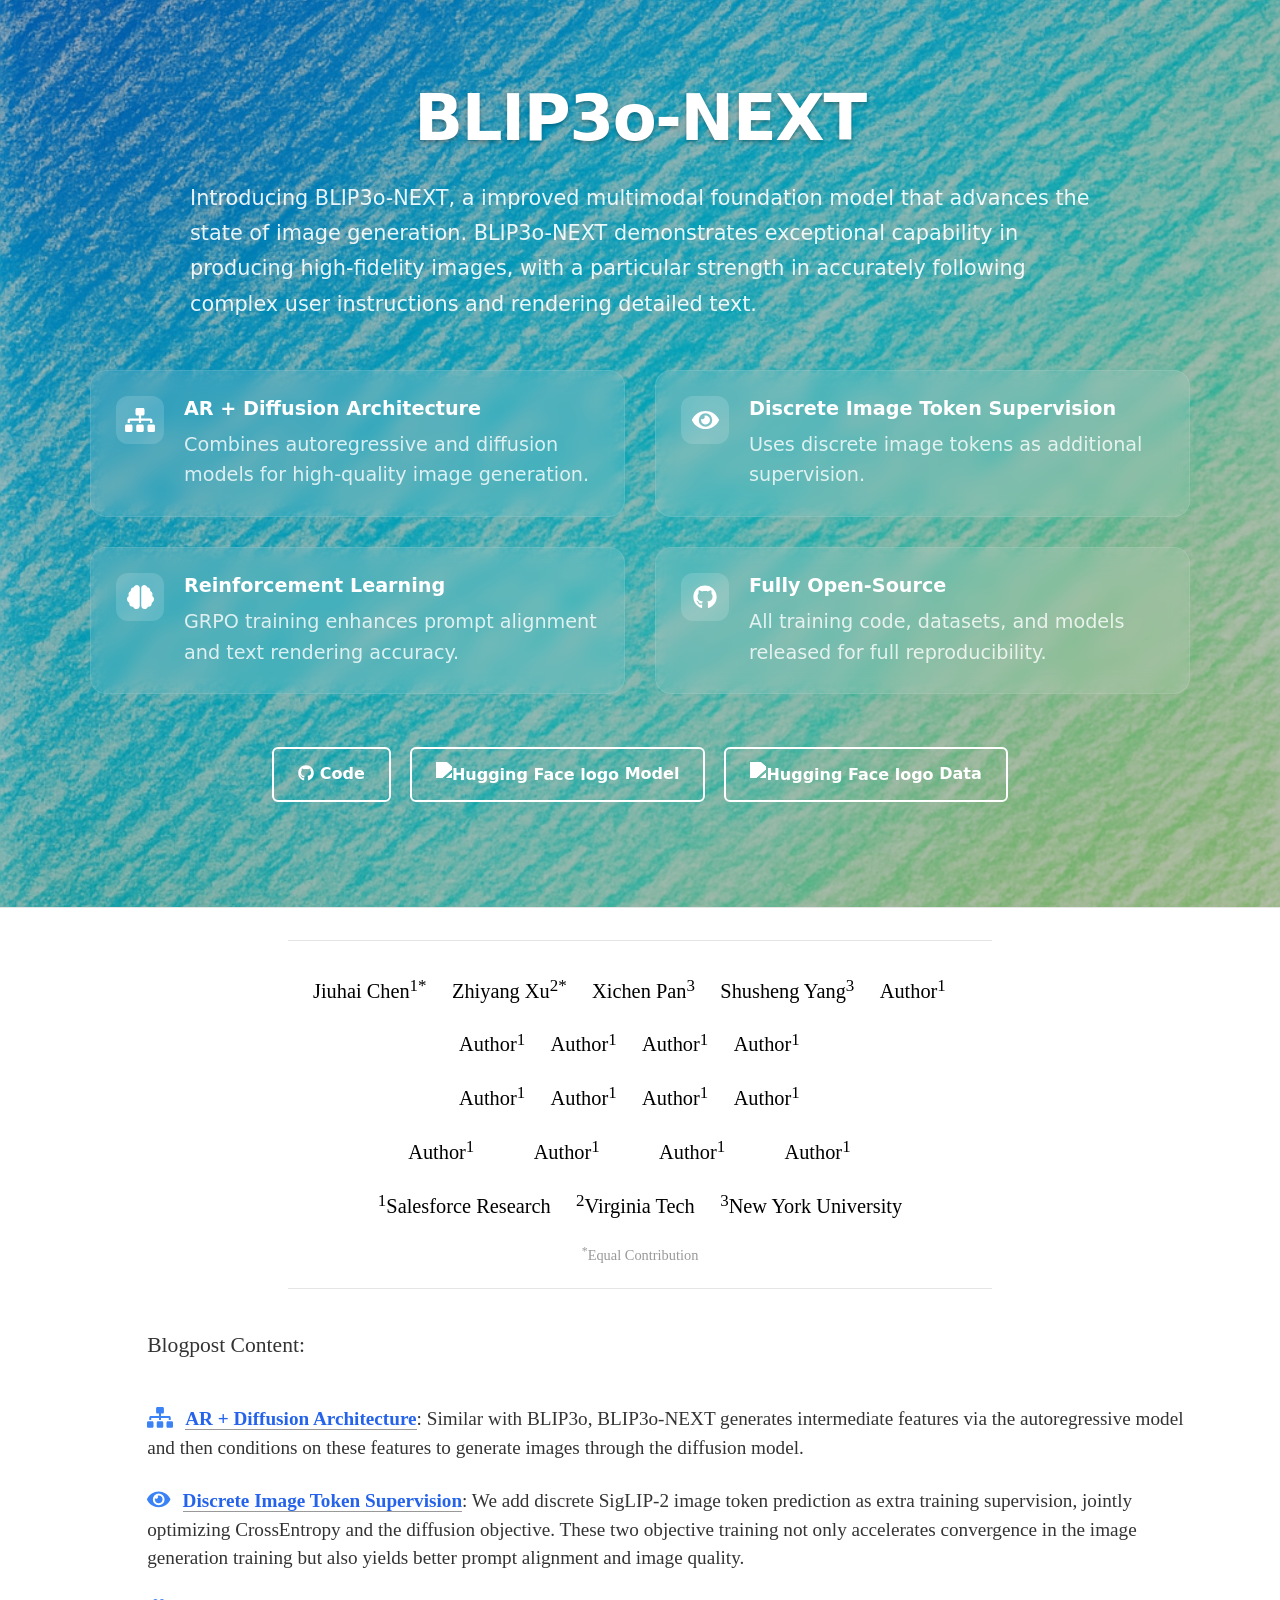
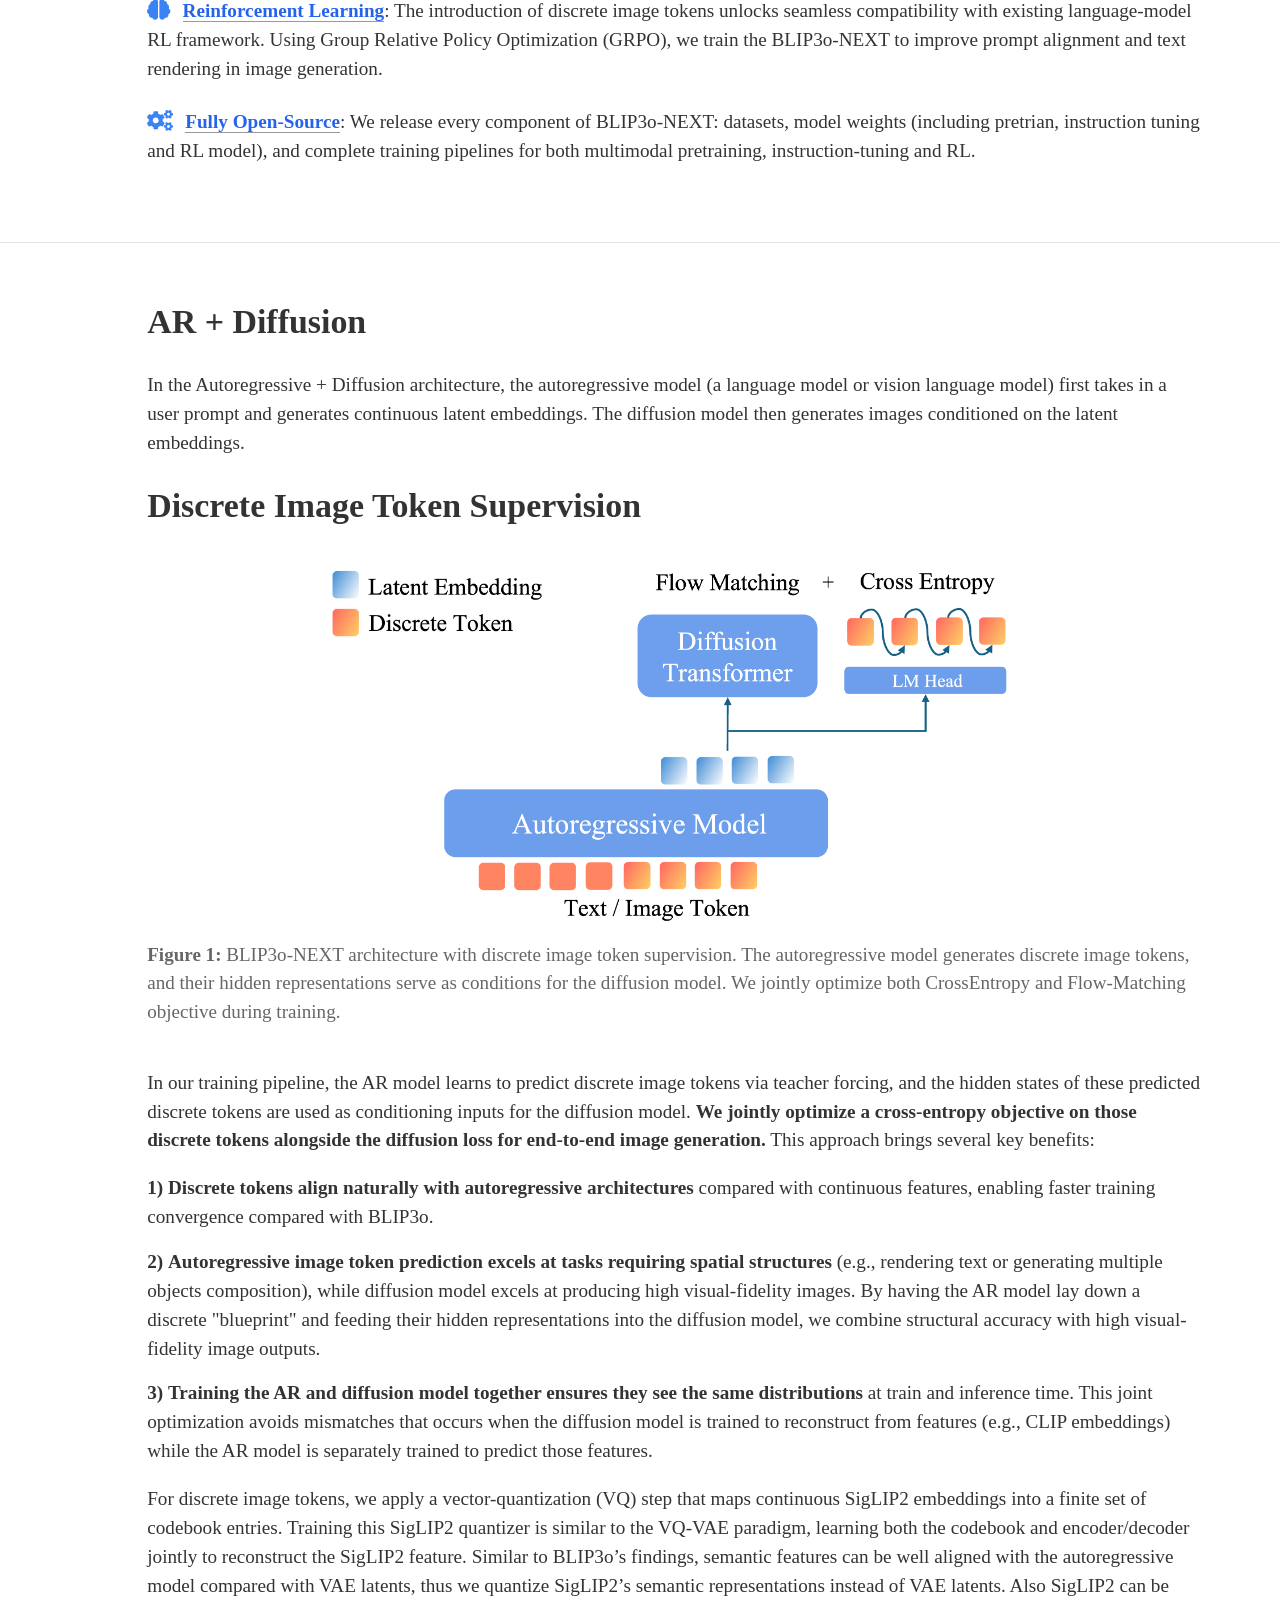
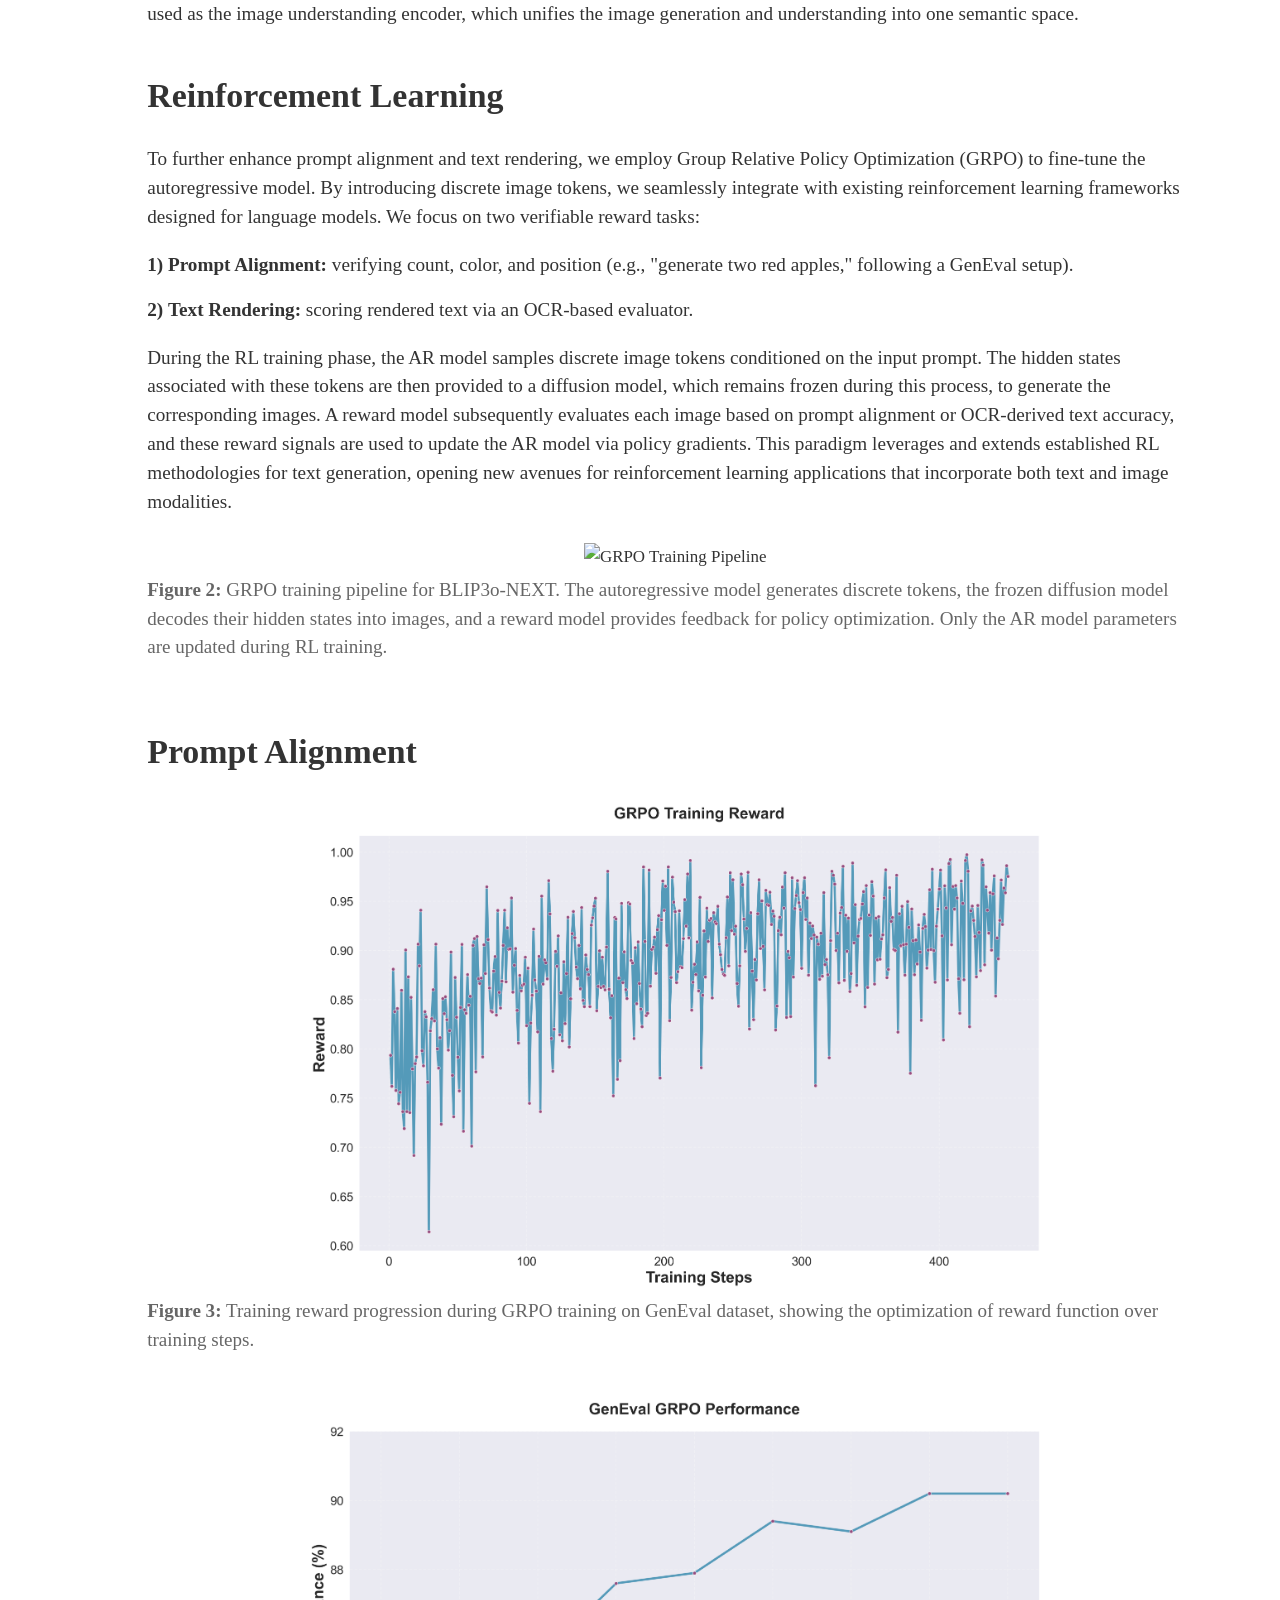
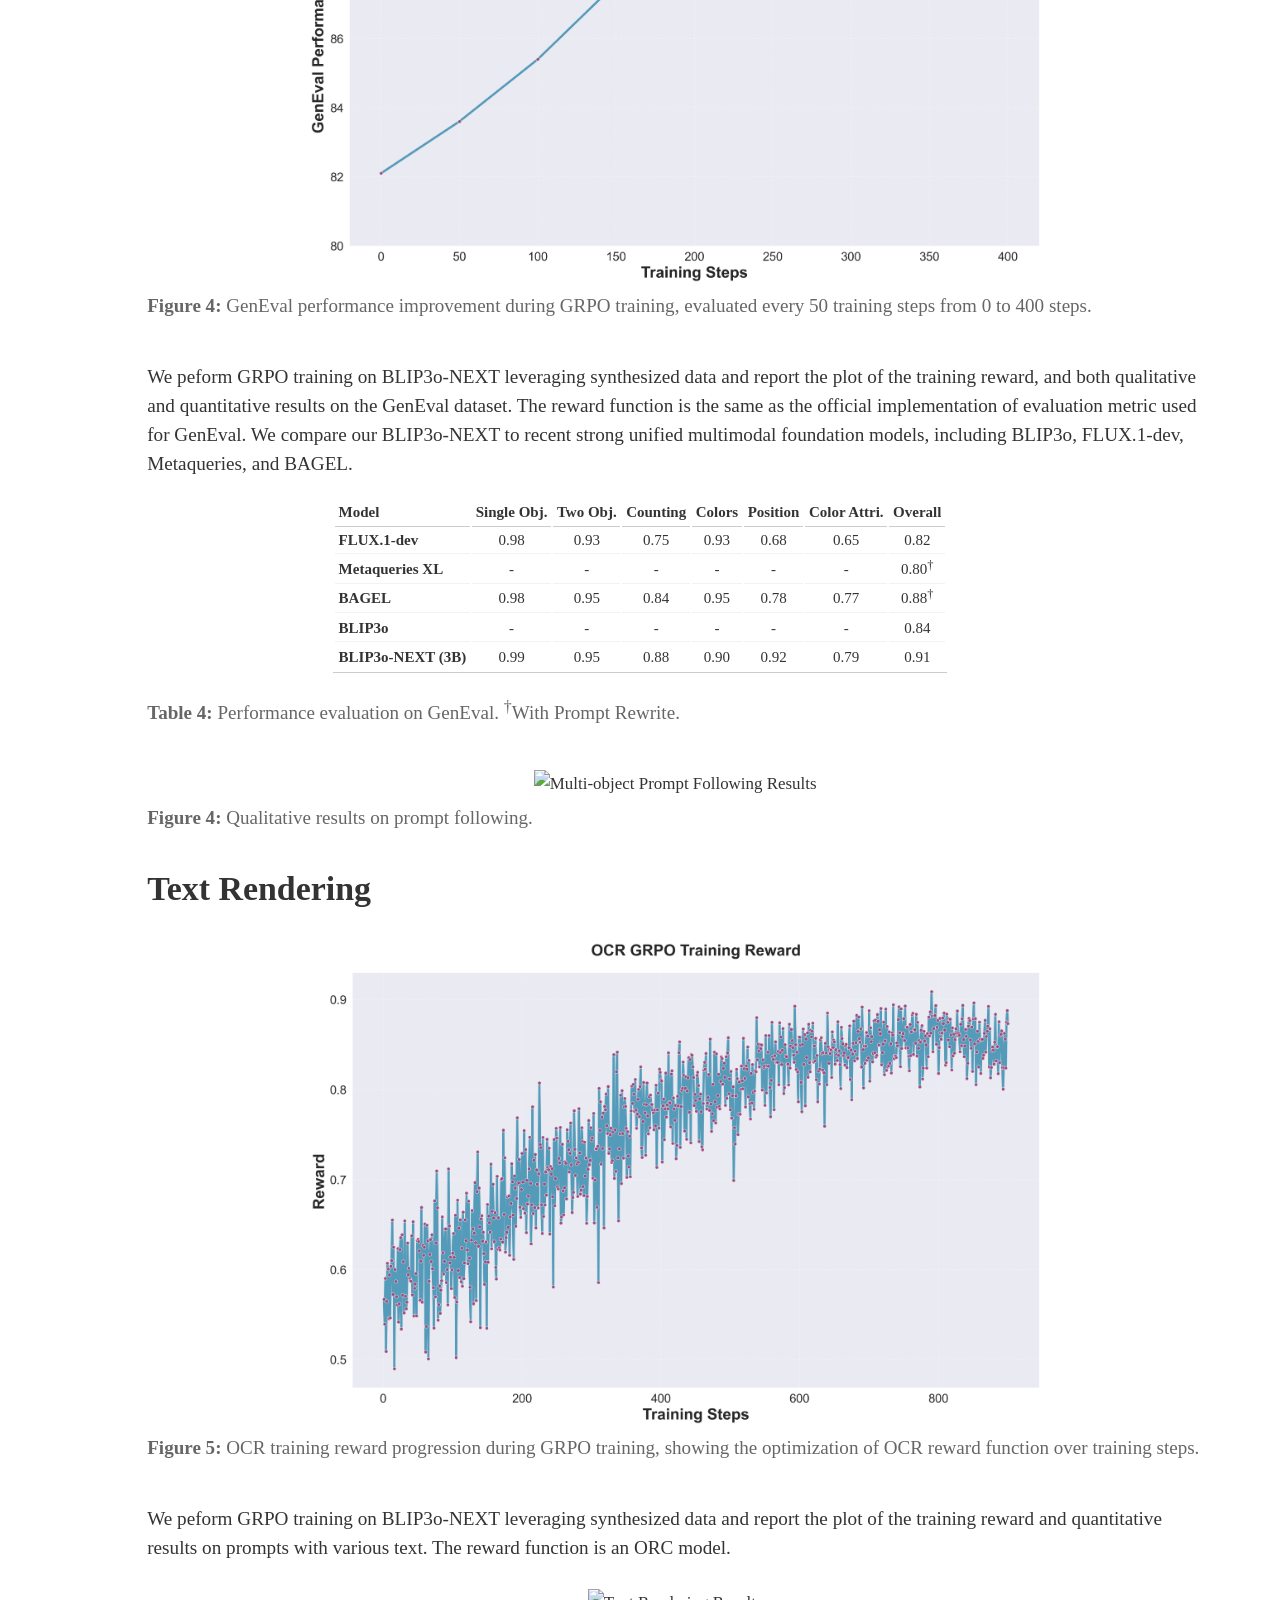
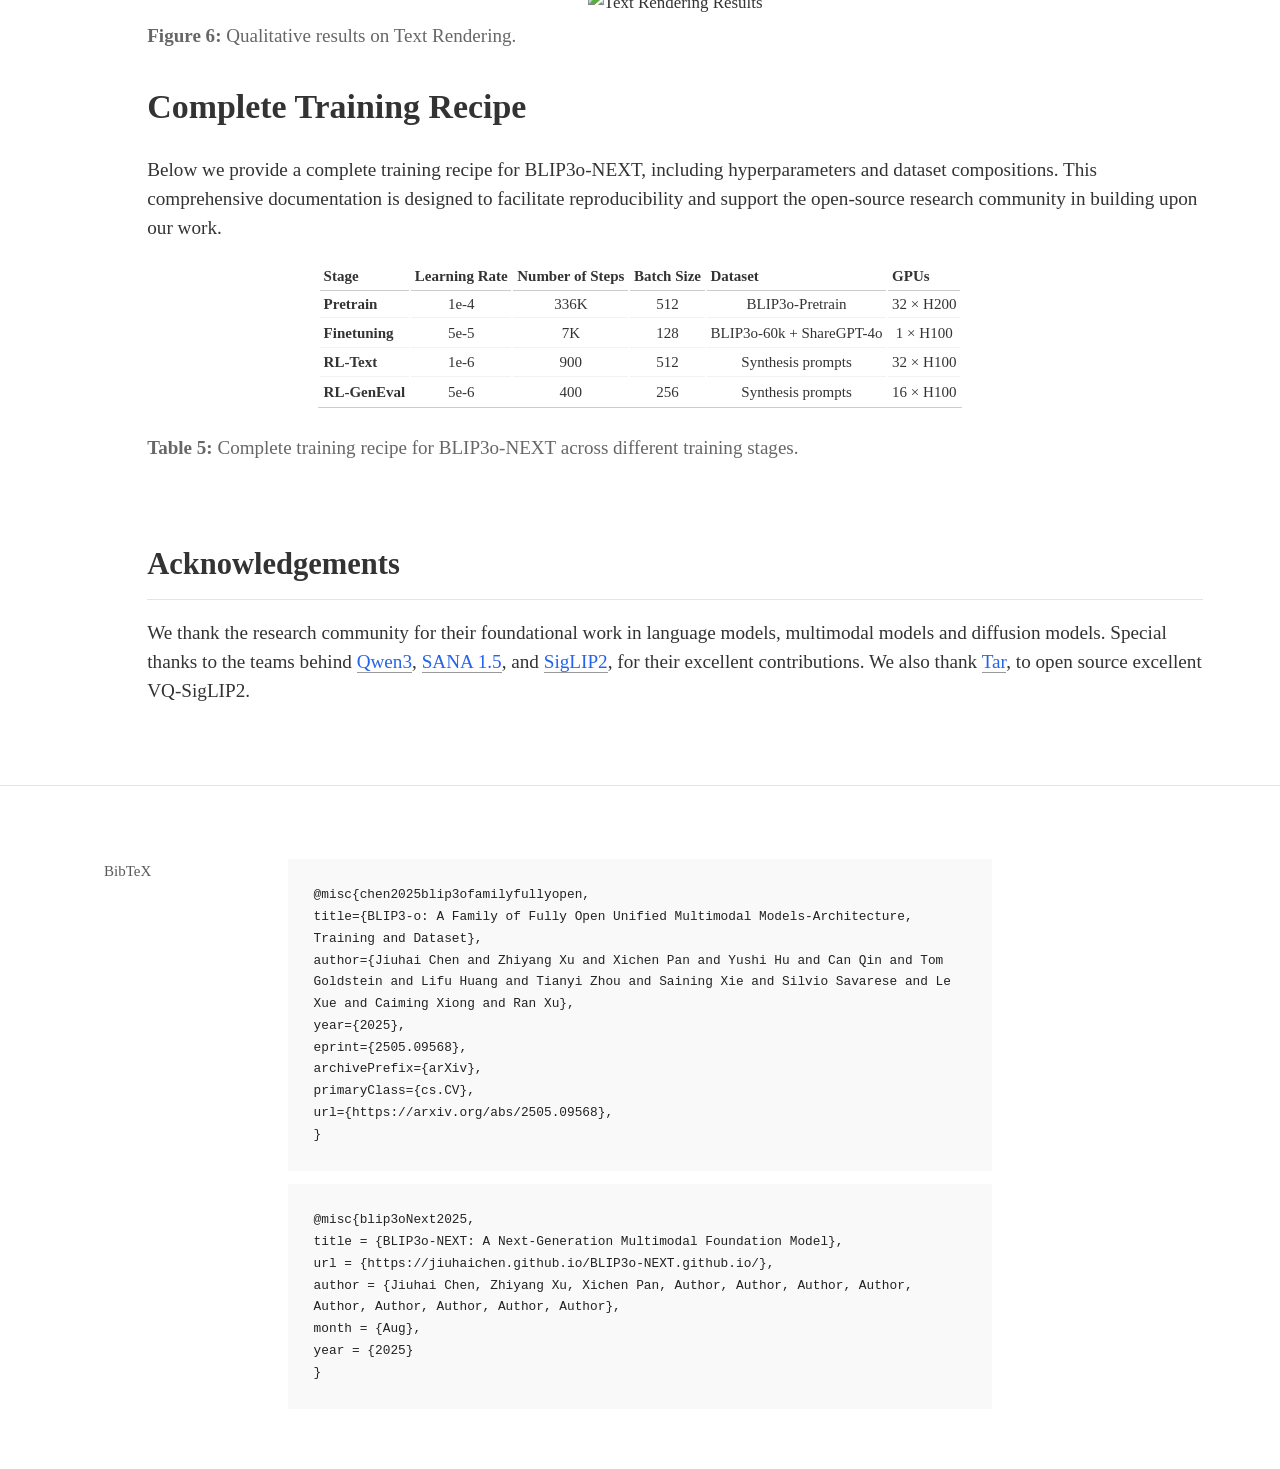
==== index.html @ 524a9fdc "Update index.html" ====
<!doctype html>
<html lang="en">
    <head>
        <title>BLIP3o-NEXT: Advanced Multimodal Foundation Model</title>
        <link rel="icon" type="image/x-icon" href="/static/img/icons/icon.png">

        <meta charset="utf-8">
        <meta name="viewport" content="width=device-width, initial-scale=1">

        <!-- Open Graph -->
<!--         <meta property="og:url" content="https://xichenpan.com/metaquery/" /> -->
<!--         <meta property="og:image" content="https://xichenpan.com/metaquery/static/img/preview.png" /> -->
        <meta property="og:title" content="BLIP3o-NEXT: Advanced Multimodal Understanding and Generation" />
        <meta property="og:description" content="Introducing BLIP3o-NEXT, a next-generation multimodal model for advanced understanding and generation capabilities" />

        <!-- Twitter -->
<!--         <meta name="twitter:url" content="https://xichenpan.com/metaquery/" /> -->
        <meta name="twitter:card" content="summary_large_image" />
<!--         <meta name="twitter:image" content="https://xichenpan.com/metaquery/static/img/preview.png" /> -->
        <meta name="twitter:title" content="BLIP3o-NEXT: Advanced Multimodal Understanding and Generation" />
        <meta name="twitter:description" content="Introducing BLIP3o-NEXT, a next-generation multimodal model for advanced understanding and generation capabilities" />

        <script src="./static/js/distill_template.v2.js"></script>
        <script src="https://polyfill.io/v3/polyfill.min.js?features=es6"></script>
        <script id="MathJax-script" async src="https://cdn.jsdelivr.net/npm/mathjax@3/es5/tex-mml-chtml.js"></script>

        <script src="https://d3js.org/d3.v5.min.js"></script>
        <script src="https://d3js.org/d3-collection.v1.min.js"></script>
        <script src="https://rawgit.com/nstrayer/slid3r/master/dist/slid3r.js"></script>

        <script defer="" src="./static/js/hider.js"></script>
        <script src="./static/js/image_interact.js"></script>
        <script src="./static/js/switch_videos.js"></script>

        <link rel="stylesheet" href="./static/css/style.css">
        <link rel="stylesheet" href="./static/css/fontawesome.all.min.css">
        <link rel="stylesheet" href="https://cdn.jsdelivr.net/gh/jpswalsh/academicons@1/css/academicons.min.css">

        <link rel="stylesheet" href="https://cdn.jsdelivr.net/npm/katex@0.10.2/dist/katex.min.css" integrity="sha384-yFRtMMDnQtDRO8rLpMIKrtPCD5jdktao2TV19YiZYWMDkUR5GQZR/NOVTdquEx1j" crossorigin="anonymous">
        <script defer src="https://cdn.jsdelivr.net/npm/katex@0.10.2/dist/katex.min.js" integrity="sha384-9Nhn55MVVN0/4OFx7EE5kpFBPsEMZxKTCnA+4fqDmg12eCTqGi6+BB2LjY8brQxJ" crossorigin="anonymous"></script>
        <script defer src="https://cdn.jsdelivr.net/npm/katex@0.10.2/dist/contrib/auto-render.min.js" integrity="sha384-kWPLUVMOks5AQFrykwIup5lo0m3iMkkHrD0uJ4H5cjeGihAutqP0yW0J6dpFiVkI" crossorigin="anonymous"
            onload="renderMathInElement(document.body);"></script>
        <script defer src="./static/js/fontawesome.all.min.js"></script>


        <!-- medium zoom https://github.com/francoischalifour/medium-zoom -->
        <script src="https://cdn.jsdelivr.net/npm/jquery@3.7.1/dist/jquery.min.js"></script>  <!-- jquery -->
        <script defer src="./static/js/medium-zoom.min.js"></script>
        <script defer src="./static/js/zoom.js"></script>
        <script defer src="./static/js/gallery.js"></script>
    </head>
    <body>
        <div class="header-wrapper" style="background: url('./static/img/background.png') center center / cover no-repeat; position: relative; overflow: hidden;">
            <!-- Slight overlay for text readability -->
            <div style="position: absolute; top: 0; left: 0; right: 0; bottom: 0; background: rgba(0, 0, 0, 0.15);"></div>
            
            <div class="header-container" id="header-container" style="max-width: 100%; margin: 0 auto; padding: 80px 40px; text-align: center; position: relative; z-index: 1;">
                <div class="header-content" style="max-width: 1200px; margin: 0 auto;">
                    <h1 style="margin-top: 0px; font-size: 4rem; font-weight: 800; margin-bottom: 1.5rem; color: white; font-family: 'Inter', 'Segoe UI', system-ui, sans-serif; text-align: center; letter-spacing: -0.02em; text-shadow: 0 2px 4px rgba(0,0,0,0.3);">BLIP3o-NEXT</h1>
                        <p style="font-size: 1.3rem; color: rgba(255, 255, 255, 0.9); line-height: 1.7; margin-bottom: 3rem; font-weight: 400; font-family: 'Inter', 'Segoe UI', system-ui, sans-serif; max-width: 900px; margin-left: auto; margin-right: auto; margin-bottom: 3rem;">
                            Introducing BLIP3o-NEXT, a improved multimodal foundation model that advances the state of image generation. BLIP3o-NEXT demonstrates exceptional capability in producing high-fidelity images, with a particular strength in accurately following complex user instructions and rendering detailed text.
                        </p>

                        <div class="icon-container" style="display: grid; grid-template-columns: repeat(auto-fit, minmax(500px, 1fr)); gap: 30px; margin: 3rem 0; text-align: left; max-width: 1100px; margin-left: auto; margin-right: auto;">
                            <div class="icon-item" style="color: white; font-family: 'Inter', 'Segoe UI', system-ui, sans-serif; display: flex; align-items: flex-start; gap: 20px; background: rgba(255, 255, 255, 0.1); padding: 25px; border-radius: 16px; backdrop-filter: blur(10px); border: 1px solid rgba(255, 255, 255, 0.1); transition: transform 0.3s ease, box-shadow 0.3s ease;">
                                <div style="background: rgba(255, 255, 255, 0.15); padding: 12px; border-radius: 12px; display: flex; align-items: center; justify-content: center; min-width: 48px; height: 48px;">
                                    <i class="fas fa-sitemap" style="color: white; font-size: 1.5rem;"></i>
                                </div>
                                <div>
                                    <h3 style="margin: 0 0 8px 0; font-size: 1.2rem; font-weight: 700; color: white;">AR + Diffusion Architecture</h3>
                                    <p style="margin: 0; font-weight: 400; line-height: 1.6; color: rgba(255, 255, 255, 0.8);">Combines autoregressive and diffusion models for high-quality image generation.</p>
                                </div>
                            </div>
                            <div class="icon-item" style="color: white; font-family: 'Inter', 'Segoe UI', system-ui, sans-serif; display: flex; align-items: flex-start; gap: 20px; background: rgba(255, 255, 255, 0.1); padding: 25px; border-radius: 16px; backdrop-filter: blur(10px); border: 1px solid rgba(255, 255, 255, 0.1); transition: transform 0.3s ease, box-shadow 0.3s ease;">
                                <div style="background: rgba(255, 255, 255, 0.15); padding: 12px; border-radius: 12px; display: flex; align-items: center; justify-content: center; min-width: 48px; height: 48px;">
                                    <i class="fas fa-eye" style="color: white; font-size: 1.5rem;"></i>
                                </div>
                                <div>
                                    <h3 style="margin: 0 0 8px 0; font-size: 1.2rem; font-weight: 700; color: white;">Discrete Image Token Supervision</h3>
                                    <p style="margin: 0; font-weight: 400; line-height: 1.6; color: rgba(255, 255, 255, 0.8);">Uses discrete image tokens as additional supervision.</p>
                                </div>
                            </div>
                            <div class="icon-item" style="color: white; font-family: 'Inter', 'Segoe UI', system-ui, sans-serif; display: flex; align-items: flex-start; gap: 20px; background: rgba(255, 255, 255, 0.1); padding: 25px; border-radius: 16px; backdrop-filter: blur(10px); border: 1px solid rgba(255, 255, 255, 0.1); transition: transform 0.3s ease, box-shadow 0.3s ease;">
                                <div style="background: rgba(255, 255, 255, 0.15); padding: 12px; border-radius: 12px; display: flex; align-items: center; justify-content: center; min-width: 48px; height: 48px;">
                                    <i class="fas fa-brain" style="color: white; font-size: 1.5rem;"></i>
                                </div>
                                <div>
                                    <h3 style="margin: 0 0 8px 0; font-size: 1.2rem; font-weight: 700; color: white;">Reinforcement Learning</h3>
                                    <p style="margin: 0; font-weight: 400; line-height: 1.6; color: rgba(255, 255, 255, 0.8);">GRPO training enhances prompt alignment and text rendering accuracy.</p>
                                </div>
                            </div>
                            <div class="icon-item" style="color: white; font-family: 'Inter', 'Segoe UI', system-ui, sans-serif; display: flex; align-items: flex-start; gap: 20px; background: rgba(255, 255, 255, 0.1); padding: 25px; border-radius: 16px; backdrop-filter: blur(10px); border: 1px solid rgba(255, 255, 255, 0.1); transition: transform 0.3s ease, box-shadow 0.3s ease;">
                                <div style="background: rgba(255, 255, 255, 0.15); padding: 12px; border-radius: 12px; display: flex; align-items: center; justify-content: center; min-width: 48px; height: 48px;">
                                    <i class="fab fa-github" style="color: white; font-size: 1.5rem;"></i>
                                </div>
                                <div>
                                    <h3 style="margin: 0 0 8px 0; font-size: 1.2rem; font-weight: 700; color: white;">Fully Open-Source</h3>
                                    <p style="margin: 0; font-weight: 400; line-height: 1.6; color: rgba(255, 255, 255, 0.8);">All training code, datasets, and models released for full reproducibility.</p>
                                </div>
                            </div>
                        </div>

                    <div class="button-container" style="display: flex; justify-content: center; gap: 15px; margin-top: 2rem; flex-wrap: wrap;">
                        <!-- replace arxiv -->
                        <!-- replace pdf -->
                        <a href="https://github.com/JiuhaiChen/BLIP3o" class="button" target="_blank" style="background: transparent; color: white; border: 2px solid white; text-decoration: none; padding: 12px 24px; border-radius: 6px; font-weight: 600; font-family: 'Inter', 'Segoe UI', system-ui, sans-serif; transition: all 0.3s ease;">
                            <span class="icon is-small">
                                <i class="fab fa-github" style="color: white;"></i>
                            </span>
                            <span>Code</span>
                        </a>
                        <a href="https://huggingface.co/BLIP3o" class="button" target="_blank" style="background: transparent; color: white; border: 2px solid white; text-decoration: none; padding: 12px 24px; border-radius: 6px; font-weight: 600; font-family: 'Inter', 'Segoe UI', system-ui, sans-serif; transition: all 0.3s ease;">
                            <span class="icon is-small">
                                <img src="https://huggingface.co/front/assets/huggingface_logo-noborder.svg" alt="Hugging Face logo" style="height: 1em; filter: brightness(0) invert(1);">
                            </span>
                            <span>Model</span>
                        </a>
                        <!-- replace image -->
                        <a href="https://huggingface.co/BLIP3o" class="button" target="_blank" style="background: transparent; color: white; border: 2px solid white; text-decoration: none; padding: 12px 24px; border-radius: 6px; font-weight: 600; font-family: 'Inter', 'Segoe UI', system-ui, sans-serif; transition: all 0.3s ease;">
                            <span class="icon is-small">
                                <img src="https://huggingface.co/front/assets/huggingface_logo-noborder.svg" alt="Hugging Face logo" style="height: 1em; filter: brightness(0) invert(1);">
                            </span>
                            <span>Data</span>
                        </a>
                    </div>
                </div>
            </div>
        </div>
    <d-article>
        <div class="byline">
            <div class="byline-container">
                <p>
                    <a href="https://jiuhaichen.github.io/" class="author-link" target="_blank">Jiuhai Chen<sup>1*</sup></a> &emsp;
                    <a href="https://scholar.google.com/citations?user=Qcshi8UAAAAJ&hl=en" class="author-link" target="_blank">Zhiyang Xu<sup>2*</sup></a> &emsp;
                    <a href="https://xichenpan.com/" class="author-link" target="_blank">Xichen Pan<sup>3</sup></a> &emsp;
                    <a href="https://scholar.google.com/citations?user=v6dmW5cntoMC" class="author-link" target="_blank">Shusheng Yang<sup>3</sup></a> &emsp;
                    <a href="" class="author-link" target="_blank">Author<sup>1</sup></a> &emsp;
                    <p></p>
                </p>
                <p>
                    <a href="" class="author-link" target="_blank">Author<sup>1</sup></a> &emsp;
                    <a href="" class="author-link" target="_blank">Author<sup>1</sup></a> &emsp;
                    <a href="" class="author-link" target="_blank">Author<sup>1</sup></a> &emsp;
                    <a href="" class="author-link" target="_blank">Author<sup>1</sup></a> &emsp;
                    <p></p>
                </p>
                <p>
                    <a href="" class="author-link" target="_blank">Author<sup>1</sup></a> &emsp;
                    <a href="" class="author-link" target="_blank">Author<sup>1</sup></a> &emsp;
                    <a href="" class="author-link" target="_blank">Author<sup>1</sup></a> &emsp;
                    <a href="" class="author-link" target="_blank">Author<sup>1</sup></a> &emsp;
                    <p></p>
                </p>
                <p>
                    <a href="" class="author-link" target="_blank">Author<sup>1</sup></a> &emsp;&emsp;&emsp;
                    <a href="" class="author-link" target="_blank">Author<sup>1</sup></a> &emsp;&emsp;&emsp;
                    <a href="" class="author-link" target="_blank">Author<sup>1</sup></a> &emsp;&emsp;&emsp;
                    <a href="" class="author-link" target="_blank">Author<sup>1</sup></a> &emsp;
                    <p></p>
                </p>
                <p style="text-align: center;">
                    <a href="https://ai.meta.com/" class="affiliation-link" target="_blank"><sup>1</sup>Salesforce Research</a> &emsp;
                    <a href="https://ai.meta.com/" class="affiliation-link" target="_blank"><sup>2</sup>Virginia Tech</a> &emsp;
                    <a href="https://cs.nyu.edu/home/index.html" class="affiliation-link" target="_blank"><sup>3</sup>New York University</a>
                </p>
                <p style="text-align: center; margin-bottom: 0;">
                    <span class="author-note"><sup>*</sup>Equal Contribution</span>
                    <!-- <span class="author-note"><sup>&dagger;</sup>Project Lead</span>
                    <span class="author-note"><sup>&ddagger;</sup>Corresponding Author</span> -->
                </p>
            </div>
        </div>
        <p class="text abstract">
            Blogpost Content:
            <div class="text" style="margin-top: 1.5rem;">
                <p style="margin-bottom: 1.5rem;"><i class="fas fa-sitemap" style="color: #3b82f6; margin-right: 12px; font-size: 1.3rem;"></i><strong><a href="#sec:ARDiffusion" style="color: #2563eb; text-decoration: none;">AR + Diffusion Architecture</a></strong>: Similar with BLIP3o,  BLIP3o-NEXT generates intermediate features via the autoregressive model and then conditions on these features to generate images through the diffusion model.</p>
                <p style="margin-bottom: 1.5rem;"><i class="fas fa-eye" style="color: #3b82f6; margin-right: 12px; font-size: 1.3rem;"></i><strong><a href="#sec:Discrete_token" style="color: #2563eb; text-decoration: none;">Discrete Image Token Supervision</a></strong>: We add discrete SigLIP-2 image token prediction as extra training supervision, jointly optimizing CrossEntropy and the diffusion objective. These two objective training not only accelerates convergence in the image generation training but also yields better prompt alignment and image quality.</p>
                <p style="margin-bottom: 1.5rem;"><i class="fas fa-brain" style="color: #3b82f6; margin-right: 12px; font-size: 1.3rem;"></i><strong><a href="#sec:reinforce_learning" style="color: #2563eb; text-decoration: none;">Reinforcement Learning</a></strong>: The introduction of discrete image tokens unlocks seamless compatibility with existing language-model RL framework. Using Group Relative Policy Optimization (GRPO), we train the BLIP3o-NEXT to improve prompt alignment and text rendering in image generation. </p>
                <p style="margin-bottom: 1.5rem;"><i class="fas fa-cogs" style="color: #3b82f6; margin-right: 12px; font-size: 1.3rem;"></i><strong><a href="#sec:training_recipe" style="color: #2563eb; text-decoration: none;">Fully Open-Source</a></strong>: We release every component of BLIP3o-NEXT: datasets, model weights (including pretrian, instruction tuning and RL model), and complete training pipelines for both multimodal pretraining, instruction-tuning and RL.</p>
            </div>
        </p>

        <hr style="margin: 1rem 0;">
        <div id='MetaQuery' class="vision-block" style="margin-top: 1rem;">
            <div id="sec:ARDiffusion" class="sub-section">
                <h1 class="text">AR + Diffusion</h1>
                    <p class="text">
                        In the Autoregressive + Diffusion architecture, the autoregressive model (a language model or vision language model) first takes in a user prompt and generates continuous latent embeddings. The diffusion model then generates images conditioned on the latent embeddings.
                    </p>  
            </div>

            <div id="sec:Discrete_token" class="sub-section">
                <h1 class="text">Discrete Image Token Supervision </h1>
                    <!-- <p class="text">
                        In the original BLIP3o framework, the autoregressive model and diffusion model are trained independently, with the AR model learning to generate latent embeddings from SigLIP2 while the diffusion model is trained to generate SigLIP2 latent embeddings. This training methodology presents several limitations: first, the AR model is not designed for predicting continuous embeddings, and second, it introduces a significant training-inference distribution gap. Specifically, during training, the diffusion model receives perfect ground-truth SigLIP2 embeddings, whereas during inference, it must operate on potentially noisy embeddings predicted by the AR model.
                    </p> -->

                    <d-figure>
                        <figure style="text-align: center;">
                            <img data-zoomable="" draggable="false" src="static/img/blip3o_next.png" alt="BLIP3o-NEXT Architecture" style="width: 65%; max-width: 700px;">
                            <figcaption style="text-align: left;">
                                <strong>Figure 1:</strong> BLIP3o-NEXT architecture with discrete image token supervision. The autoregressive model generates discrete image tokens, and their hidden representations serve as conditions for the diffusion model. We jointly optimize both CrossEntropy and Flow-Matching objective during training.
                            </figcaption>
                        </figure>
                    </d-figure>

                    <p class="text">
                        In our training pipeline, the AR model learns to predict discrete image tokens via teacher forcing, and the hidden states of these predicted discrete tokens are used as conditioning inputs for the diffusion model. <strong>We jointly optimize a cross-entropy objective on those discrete tokens alongside the diffusion loss for end-to-end image generation.</strong> This approach brings several key benefits:
                    </p>
                    
                    <div class="text">
                        <p style="margin-bottom: 1rem;"><strong>1)</strong> <strong>Discrete tokens align naturally with autoregressive architectures</strong> compared with continuous features, enabling faster training convergence compared with BLIP3o.</p>
                        <p style="margin-bottom: 1rem;"><strong>2)</strong> <strong>Autoregressive image token prediction excels at tasks requiring spatial structures</strong> (e.g., rendering text or generating multiple objects composition), while diffusion model excels at producing high visual-fidelity images. By having the AR model lay down a discrete "blueprint" and feeding their hidden representations into the diffusion model, we combine structural accuracy with high visual-fidelity image outputs.</p>
                        <p style="margin-bottom: 1rem;"><strong>3)</strong> <strong>Training the AR and diffusion model together ensures they see the same distributions</strong> at train and inference time. This joint optimization avoids mismatches that occurs when the diffusion model is trained to reconstruct from features (e.g., CLIP embeddings) while the AR model is separately trained to predict those features.</p>
                    </div>

                    <p class="text">
                        For discrete image tokens, we apply a vector-quantization (VQ) step that maps continuous SigLIP2 embeddings into a finite set of codebook entries. Training this SigLIP2 quantizer  is similar to the VQ-VAE paradigm, learning both the codebook and encoder/decoder jointly to reconstruct the SigLIP2 feature. Similar to BLIP3o’s findings, semantic features can be well aligned with the autoregressive model compared with VAE latents, thus we quantize SigLIP2’s semantic representations instead of VAE latents. Also SigLIP2 can be used as the image understanding encoder, which unifies the image generation and understanding into one semantic space. 
                    </p>                         
            </div>
        </div>

        <div id='sec:reinforce_learning' class="vision-block">
            <h1 class="text">Reinforcement Learning</h1>
            <p class="text">
                To further enhance prompt alignment and text rendering, we employ Group Relative Policy Optimization (GRPO) to fine-tune the autoregressive model. By introducing discrete image tokens, we seamlessly integrate with existing reinforcement learning frameworks designed for language models. We focus on two verifiable reward tasks:
            </p>
            
            <div class="text">
                <p style="margin-bottom: 1rem;"><strong>1)</strong> <strong>Prompt Alignment:</strong> verifying count, color, and position (e.g., "generate two red apples," following a GenEval setup).</p>
                <p style="margin-bottom: 1rem;"><strong>2)</strong> <strong>Text Rendering:</strong> scoring rendered text via an OCR-based evaluator.</p>
            </div>

            <p class="text">
                During the RL training phase, the AR model samples discrete image tokens conditioned on the input prompt. The hidden states associated with these tokens are then provided to a diffusion model, which remains frozen during this process, to generate the corresponding images. A reward model subsequently evaluates each image based on prompt alignment or OCR-derived text accuracy, and these reward signals are used to update the AR model via policy gradients. This paradigm leverages and extends established RL methodologies for text generation, opening new avenues for reinforcement learning applications that incorporate both text and image modalities.
            </p>

            <d-figure>
                <figure style="text-align: center;">
                    <img data-zoomable="" draggable="false" src="static/img/reinforcement_learning.png" alt="GRPO Training Pipeline" style="width: 75%;">
                    <figcaption style="text-align: left; width: 100%;">
                        <strong>Figure 2:</strong> GRPO training pipeline for BLIP3o-NEXT. The autoregressive model generates discrete tokens, the frozen diffusion model decodes their hidden states into images, and a reward model provides feedback for policy optimization. Only the AR model parameters are updated during RL training.
                    </figcaption>
                </figure>
            </d-figure>
            
        </div>
        
        <div id='Performance' class="vision-block">
            <h1 class="text">Prompt Alignment</h1>
            
            <d-figure>
                <figure style="text-align: center;">
                    <img data-zoomable="" draggable="false" src="static/img/geneval_train_reward.png" alt="GenEval GRPO Training Rewards" style="width: 70%;">
                    <figcaption style="text-align: left; width: 100%;">
                        <strong>Figure 3:</strong> Training reward progression during GRPO training on GenEval dataset, showing the optimization of reward function over training steps.
                    </figcaption>
                </figure>
            </d-figure>
            
            <d-figure>
                <figure style="text-align: center;">
                    <img data-zoomable="" draggable="false" src="static/img/geneval_performance.png" alt="GenEval GRPO Training Performance" style="width: 70%;">
                    <figcaption style="text-align: left; width: 100%;">
                        <strong>Figure 4:</strong> GenEval performance improvement during GRPO training, evaluated every 50 training steps from 0 to 400 steps.
                    </figcaption>
                </figure>
            </d-figure>
            
            <p class="text">
                We peform GRPO training on BLIP3o-NEXT leveraging synthesized data and report the plot of the training reward, and both qualitative and quantitative results on the GenEval dataset. The reward function is the same as the official implementation of evaluation metric used for GenEval. We compare our BLIP3o-NEXT to recent strong unified multimodal foundation models, including BLIP3o, FLUX.1-dev, Metaqueries, and BAGEL.
            </p>
            <div style="display: flex; flex-direction: column; align-items: center;" class="figure">
                <div class="table-container">
                    <table class="data-table">
                        <thead>
                        <tr>
                            <th style="text-align: left;">Model</th>
                            <th>Single Obj.</th>
                            <th>Two Obj.</th>
                            <th>Counting</th>
                            <th>Colors</th>
                            <th>Position</th>
                            <th>Color Attri.</th>
                            <th>Overall</th>
                        </tr>
                        </thead>
                        <tbody>
                        <tr>
                            <td style="text-align: left;">FLUX.1-dev</td>
                            <td>0.98</td>
                            <td>0.93</td>
                            <td>0.75</td>
                            <td>0.93</td>
                            <td>0.68</td>
                            <td>0.65</td>
                            <td>0.82</td>
                        </tr>
                        <tr>
                            <td style="text-align: left;">Metaqueries XL</td>
                            <td>-</td>
                            <td>-</td>
                            <td>-</td>
                            <td>-</td>
                            <td>-</td>
                            <td>-</td>
                            <td>0.80<sup>&dagger;</sup></td>
                        </tr>
                        <tr>
                            <td style="text-align: left;">BAGEL</td>
                            <td>0.98</td>
                            <td>0.95</td>
                            <td>0.84</td>
                            <td>0.95</td>
                            <td>0.78</td>
                            <td>0.77</td>
                            <td>0.88<sup>&dagger;</sup></td>
                        </tr>
                        <tr>
                            <td style="text-align: left;">BLIP3o</td>
                            <td>-</td>
                            <td>-</td>
                            <td>-</td>
                            <td>-</td>
                            <td>-</td>
                            <td>-</td>
                            <td>0.84</td>
                        </tr>
                        <tr>
                            <td style="text-align: left;">BLIP3o-NEXT (3B)</td>
                            <td>0.99</td>
                            <td>0.95</td>
                            <td>0.88</td>
                            <td>0.90</td>
                            <td>0.92</td>
                            <td>0.79</td>
                            <td>0.91</td>
                        </tr>
                        </tbody>
                    </table>
                </div>
            </div>
            <figure style="text-align: center;">
                <figcaption style="text-align: left; width: 100%;">
                    <strong>Table 4:</strong> Performance evaluation on GenEval. <sup>&dagger;</sup>With Prompt Rewrite.
                </figcaption>
            </figure>

            <d-figure>
                <figure style="text-align: center;">
                    <img data-zoomable="" draggable="false" src="static/img/geneval_grpo.png" alt="Multi-object Prompt Following Results" style="width: 100%;">
                    <figcaption style="text-align: left; width: 100%;">
                        <strong>Figure 4:</strong> Qualitative results on prompt following.
                    </figcaption>
                </figure>
            </d-figure>

            <h1 class="text">Text Rendering</h1>
            
            <d-figure>
                <figure style="text-align: center;">
                    <img data-zoomable="" draggable="false" src="static/img/ocr_train_reward.png" alt="OCR GRPO Training Rewards" style="width: 70%;">
                    <figcaption style="text-align: left; width: 100%;">
                        <strong>Figure 5:</strong> OCR training reward progression during GRPO training, showing the optimization of OCR reward function over training steps.
                    </figcaption>
                </figure>
            </d-figure>
            
            <p class="text">
                We peform GRPO training on BLIP3o-NEXT leveraging synthesized data and report the plot of the training reward and quantitative results on prompts with various text. The reward function is an ORC model.
            </p>

            <d-figure>
                <figure style="text-align: center;">
                    <img data-zoomable="" draggable="false" src="static/img/ocr.png" alt="Text Rendering Results" style="width: 100%;">
                    <figcaption style="text-align: left; width: 100%;">
                        <strong>Figure 6:</strong> Qualitative results on Text Rendering.
                    </figcaption>
                </figure>
            </d-figure>

        <div id='sec:training_recipe' class="vision-block">
            <h1 class="text">Complete Training Recipe</h1>
            <p class="text">
                Below we provide a complete training recipe for BLIP3o-NEXT, including hyperparameters and dataset compositions. This comprehensive documentation is designed to facilitate reproducibility and support the open-source research community in building upon our work.
            </p>

            <div style="display: flex; flex-direction: column; align-items: center;" class="figure">
                <div class="table-container">
                    <table class="data-table">
                        <thead>
                        <tr>
                            <th style="text-align: left;">Stage</th>
                            <th>Learning Rate</th>
                            <th>Number of Steps</th>
                            <th>Batch Size</th>
                            <th>Dataset</th>
                            <th>GPUs</th>
                        </tr>
                        </thead>
                        <tbody>
                        <tr>
                            <td style="text-align: left;">Pretrain</td>
                            <td>1e-4</td>
                            <td>336K</td>
                            <td>512</td>
                            <td>BLIP3o-Pretrain</td>
                            <td>32 × H200</td>
                        </tr>
                        <tr>
                            <td style="text-align: left;">Finetuning</td>
                            <td>5e-5</td>
                            <td>7K</td>
                            <td>128</td>
                            <td>BLIP3o-60k + ShareGPT-4o</td>
                            <td>1 × H100</td>
                        </tr>
                        <tr>
                            <td style="text-align: left;">RL-Text</td>
                            <td>1e-6</td>
                            <td>900</td>
                            <td>512</td>
                            <td>Synthesis prompts</td>
                            <td>32 × H100</td>
                        </tr>
                        <tr>
                            <td style="text-align: left;">RL-GenEval</td>
                            <td>5e-6</td>
                            <td>400</td>
                            <td>256</td>
                            <td>Synthesis prompts</td>
                            <td>16 × H100</td>
                        </tr>
                        </tbody>
                    </table>
                </div>
            </div>
            <figure style="text-align: center;">
                <figcaption style="text-align: left; width: 100%;">
                    <strong>Table 5:</strong> Complete training recipe for BLIP3o-NEXT across different training stages.
                </figcaption>
            </figure>
            
        </div>
            <!-- <h1 class="text">Text-to-Image Generation</h1>
            <p class="text">
                We show that after prompt alignment training on the proposed 2.4M dataset, BLIP3o-NEXT can achieve impressive zero-shot subject-driven generation performance, producing coherent results even with multiple highly customized subjects (the first row of Figure 8). Using various supervision signals, the prompt-aligned BLIP3o-NEXT model surprisingly unlocks novel capabilities like visual association and logo design that go beyond copy-pasting (the second row of Figure 8).
            </p>

            <d-figure>
                <figure style="text-align: center;">
                    <img data-zoomable="" draggable="false" src="static/img/subjectdriven.png" alt="Prompt Alignment" style="width: 80%;">
                    <figcaption style="text-align: left; width: 100%;">
                        <strong>Figure 8:</strong> Qualitative results for prompt alignment. Prompt-aligned BLIP3o-NEXT achieves strong subject-driven capability (first row) and can even reason through the multimodal input to generate images (second row).
                    </figcaption>
                </figure>
            </d-figure>             -->
        </div>

        <div id="acknowledgements" style="position: relative; margin-top: 40px; margin-bottom: 0px;">
            <h2 class="text" style="margin-top:0px; margin-bottom:10px">Acknowledgements</h2>
            <p class="text">
                We thank the research community for their foundational work in language models, multimodal models and diffusion models. Special thanks to the teams behind <a href="https://arxiv.org/abs/2505.09388" target="_blank" style="color: #2563eb; text-decoration: none;">Qwen3</a>, <a href="https://arxiv.org/abs/2501.18427" target="_blank" style="color: #2563eb; text-decoration: none;">SANA 1.5</a>, and <a href="https://huggingface.co/blog/siglip2" target="_blank" style="color: #2563eb; text-decoration: none;">SigLIP2</a>, for their excellent contributions. We also thank <a href="https://arxiv.org/abs/2506.18898" target="_blank" style="color: #2563eb; text-decoration: none;">Tar</a>, to open source excellent VQ-SigLIP2.
            </p>
        </div>

        </d-article>
        <d-appendix>
            <h3>BibTeX</h3>
            <p class="bibtex">
                @misc{chen2025blip3ofamilyfullyopen, <br>
                    title={BLIP3-o: A Family of Fully Open Unified Multimodal Models-Architecture, Training and Dataset}, <br>
                    author={Jiuhai Chen and Zhiyang Xu and Xichen Pan and Yushi Hu and Can Qin and Tom Goldstein and Lifu Huang and Tianyi Zhou and Saining Xie and Silvio Savarese and Le Xue and Caiming Xiong and Ran Xu}, <br>
                    year={2025}, <br>
                    eprint={2505.09568}, <br>
                    archivePrefix={arXiv}, <br>
                    primaryClass={cs.CV}, <br>
                    url={https://arxiv.org/abs/2505.09568}, <br>
                }
            </p>

            <p class="bibtex">
                @misc{blip3oNext2025, <br>
                    title = {BLIP3o-NEXT: A Next-Generation Multimodal Foundation Model}, <br>
                    url = {https://jiuhaichen.github.io/BLIP3o-NEXT.github.io/}, <br>
                    author = {Jiuhai Chen, Zhiyang Xu,  Xichen Pan, Author, Author, Author, Author, Author, Author, Author, Author, Author}, <br>
                    month = {Aug}, <br>
                    year = {2025} <br>
                }
            </p>

            <d-footnote-list></d-footnote-list>
            <d-citation-list></d-citation-list>
        </d-appendix>
        <!-- bibliography will be inlined during Distill pipeline's pre-rendering -->
        <d-bibliography src="bibliography.bib"></d-bibliography>
        <script src="./static/js/nav-bar.js"></script>

        <!-- Legal Links and Copyright -->
    </body>
</html>
---- static/css/style.css ----
body {
  font-family: Charter;
}

.header-wrapper {
    background: linear-gradient(120deg,
        #2246bb 0%,      /* rich blue (top left) */
        #2679e6 12%,     /* deep blue */
        #3ab4fa 30%,     /* bright blue */
        #6fdcff 52%,     /* cyan */
        #62e4d6 68%,     /* aqua-green */
        #7be7be 85%,     /* greenish-cyan */
        #a8f5c9 100%     /* soft light green (bottom right) */
    );
}

.header-container {
  /* color: #FFC436; */
  color: #FEAE6F;
  text-align: center; /* Center content on small screens */
  padding: 20px; /* Reduced padding for small screens */
  opacity: 1.0;
  z-index: 1000;
  position: relative;
  max-width: 1600px;
  margin: 0 auto;
}


.icon {
    height: 1.8em; /* Set a fixed height for all icons */
    width: auto; /* Adjust width to maintain aspect ratio */
    margin-bottom: 5px; /* Space between icon and text */
}

.icon-row {
    display: flex;
    justify-content: center;
    align-items: center;
    flex-wrap: wrap; /* Allow wrapping to the next line */
    width: 100%;
    padding: 20px; /* Padding around the images */
    line-height: 1rem;
}

.icon-link {
    display: flex;
    flex-direction: column; /* Stack image and text vertically */
    align-items: center; /* Center the image and text */
    text-align: center; /* Center text below the image */
    color: inherit; /* Inherit color from parent */
    padding: 10px; /* Add padding around the link */
    margin: 10px; /* Add margin around each link for spacing */
    border: 3px solid #508af6;
    border-radius: 10px;
    background-color: #d6eefb;
    flex: 1 1 100px; /* Allow flex items to grow and shrink */
}

.icon-link:hover {
    background-color: #88c2fa;
}

@media (max-width: 600px) {
    .icon-link {
        flex: 1 1 45%; /* Allow each icon link to take up about half the width */
    }
}


.icon-container {
    display: flex;
    flex-direction: column;
    gap: 15px;
}

.icon-item {
    align-items: center;
    display: flex;
}

.icon-item img {
    width: 30px;
    height: 30px;
    margin-right: 1em;
    filter: invert(87%) sepia(11%) saturate(748%) hue-rotate(340deg) brightness(110%) contrast(100%);
}

@media (max-width: 768px) {
  .icon-item img {
    margin-bottom: 1em;
  }
}

.header-content strong {
    color: #ffe099;
}

.header-content {
    color: #FFF7D4;
    text-align: left;
}

.header-content h1 {
    font-size: 1.5em;
    margin-bottom: 0.5em;
    line-height: 1.2;
    color: #FEAE6F;
}

.header-content h2 {
    margin-bottom: 0.5em;
    line-height: 1.2;
    color: #FEAE6F;
}

.header-container p {
    font-size: 1.2rem;
}

@media (max-width: 768px) {
  .header-container {
    padding: 16px;
    padding-top: 32px;
  }

  .header-content h1 {
    font-size: 3em;
    margin-bottom: 0.125em;
  }
  .header-content h2 {
    font-size: 1.7em;
    /* text no wrap */
    white-space: nowrap;
    margin-top: 0;
  }

  .header-container p {
    font-size: 1.04rem;
  }

  .header-image {
    /* 80% */
    max-width: 90%;
    /* center */
    margin-left: auto;
    margin-right: auto;
  }
}

.teaser-video video {
  height: auto; /* Maintain the aspect ratio of the image */
  display: block; /* Prevent inline spacing issues */
  max-width: 100%;
}

.header-image img {
  max-width: 100%; /* Ensure the image is never more than 100% of its container */
  height: auto; /* Maintain the aspect ratio of the image */
  display: block; /* Prevent inline spacing issues */
  margin: 0 auto 20px; /* Center the image horizontally and add margin below */
}

.button-container {
    margin-top: 20px; /* Add margin above the buttons */
    margin-bottom: 20px; /* Add margin below the buttons */
    /* center */
    /* text-align: center; */
}

.button-container a.button {
  display: inline-block; /* Make buttons inline */
  margin: 10px; /* Space around buttons */
  padding: 10px 20px; /* Increase tap area for touch screens */
}

.button-container a.button {
  background-color: #FFF0CE;
  color: #000; /* Black text */
  border: 2px solid rgba(255, 193, 7, 0.5);
  /* border-radius: 25px; Rounded borders */
  border-radius: 20px; /* Rounded borders */
  padding: 10px 20px; /* Top and bottom padding, left and right padding */
  margin: 5px 2px; /* Space between the buttons */
  text-decoration: none; /* Remove the underline from links */
  display: inline-block; /* Display links as inline blocks */
  font-weight: bold; /* Make the text bold */
  transition: background-color 0.3s, color 0.3s; /* Smooth transition for hover effect */
}

.button-container a.button:hover {
  background-color: #EAB682; /* Darker yellow background on hover */
  color: #fff; /* White text on hover */
}

/* Styles for larger screens using a media query */
@media (min-width: 600px) {
  .header-container {
    display: flex; /* Use flexbox for positioning on larger screens */
    justify-content: space-between; /* Space between the content and image */
    align-items: center; /* Align items vertically */
    padding: 50px 50px; /* Increase padding for larger screens */
  }

  .header-content {
    max-width: calc(50% - 20px); /* Adjust width to include margin */
    text-align: left; /* Align text to the left for larger screens */
    margin-right: 10px; /* Add margin to the right of the header content */
  }

  .header-content h1 {
    font-size: 3.3em; /* Increase font size for larger screens */
  }

  .header-content h2 {
    margin-top: -0.75em; /* Reduce space between headers */
    font-size: 2em; /* Increase font size for larger screens */
  }

  .teaser-video {
    width: 100%; /* Set width to 100% */
    margin-bottom: 2em;
  }

  .header-image {
    max-width: calc(50% - 20px); /* Adjust width to include margin */
  }

  .header-image img {
    max-width: 90%; /* Image should be responsive within the container */
    height: auto; /* Maintain the aspect ratio */
  }
}


.byline {
  border-top: 1px solid rgba(0, 0, 0, 0.1);
  border-bottom: 1px solid rgba(0, 0, 0, 0.1);
  padding: 0 5px 10px; /* Add padding to the top and bottom */
  margin-bottom: 20px;
}

.byline-container {
    padding-top: 2rem;
    padding-bottom: 0.5rem;
    text-align: center;  /* Center align the text */
}


.author-link, .affiliation-link {
    font-size: larger;
    color: black; /* Set the color to match the other text */
    text-decoration: none; /* Removes the underline */
    border-bottom: none;
    cursor: pointer; /* Changes cursor to pointer to indicate link */
    white-space: nowrap;  /* Prevent breaking names across lines */
    /* Increase vertical spacing */
    line-height: 2.3rem; /* Increase line height for better readability */

}

.author-note {
    font-size: 0.9rem;
    color: #999; /* Light grey color for the text */
    margin-top: 0.25em; /* Space above the note */
    margin-bottom: 0.25em; /* Space below the note */
}

#affiliation {
    font-size: 1.6em;
    /* bold */
    font-weight: bolder;
}

.author-link:hover, .affiliation-link:hover {
  text-decoration: underline; /* Adds underline on hover for visual feedback */
  border-bottom: none;
  color: #007bff;
}


d-article {
  contain: none;
  position: relative;
}

d-article d-contents {
  max-width: 100%; /* Or the maximum width you want it to have */
  box-sizing: border-box; /* Include padding in the width calculation */
  align-self: start;
  grid-column: 1 / 4;
  grid-row: auto / span 4;
  justify-self: end;
  margin-top: 5em;
  padding-right: 3em;
  padding-left: 2em;
  border-right: 1px solid rgba(0, 0, 0, 0.1);
  z-index: 1000;
}


d-article d-contents nav {
  display: block;
}

d-article d-contents nav h4 {
  margin-top: 0;
  margin-bottom: 1em;
}

d-article d-contents nav div {
  color: rgba(91, 184, 73, 0.8);
  font-weight: bold;
}

d-article d-contents nav a {
  color: rgba(0, 0, 0, 0.8);
  border-bottom: none;
  text-decoration: none;
}

d-article d-contents li {
  list-style-type: none;
}

d-article d-contents ul {
  padding-left: 1em;
}

d-article d-contents nav ul li {
  margin-bottom: 0.25em;
}

d-article d-contents nav a:hover {
  text-decoration: underline solid rgba(0, 0, 0, 0.6);
}

d-article d-contents nav ul {
  margin-top: 0;
  margin-bottom: 6px;
}

d-article d-contents nav > div {
  display: block;
  outline: none;
  margin-bottom: 0.5em;
}

d-article d-contents nav > div > a {
  font-size: 13px;
  font-weight: 600;
}

d-article d-contents nav > div > a:hover,
d-article d-contents nav > ul > li > a:hover {
  text-decoration: none;
}

.active-nav-item {
  color: #0d6efd; /* Change as per your preference */
}

.shaded-figure {
  background-color: hsl(0, 0%, 97%);
  border-top: 1px solid hsla(0, 0%, 0%, 0.1);
  border-bottom: 1px solid hsla(0, 0%, 0%, 0.1);
  padding: 30px 0;
}

.pointer {
  position: absolute;
  width: 26px;
  height: 26px;
  top: 26px;
  left: -48px;
}

.sidebar {
  position: sticky;
}

d-article section{
  margin: 0 !important;
}


.video-container {
  position: relative;
  padding-top: 56.25%; /* 16:9 Aspect Ratio */
  height: 0; /* Collapse the container to the aspect ratio */
}

.video-container iframe {
  position: absolute;
  top: 0;
  left: 0;
  width: 100%;
  height: 100%;
}

.video-container video {
  position: absolute;
  top: 0;
  left: 0;
  width: 100%;
  height: 100%;
}

.preview-container {
  display: flex;
  justify-content: left;
  align-items: center;
  margin-top: 10px;
  margin-bottom: 20px;
}

.preview {
  cursor: pointer;
  transition: opacity 0.2s, box-shadow 0.2s;
  opacity: 0.5; /* 50% transparent */
  height: 50px; /* Fixed height */
  width: auto; /* Auto width to maintain aspect ratio */
  margin-right: 10px;
  margin-left: 10px;
}

div .preview-video-active,
.preview:hover {
  opacity: 1.0; /* Fully opaque on hover */
  box-shadow: 0 4px 8px rgba(0,0,0,0.1); /* Shadow effect on hover */
}


/* blockquote {
  border-left: 4px solid #ccc;
  margin: 0.5em auto;
  padding: 0.5em 10px;
  color: #666;
  font-style: italic;
  width: 80%;
} */

/* blockquote:before {
  color: #ccc;
  content: open-quote;
  font-size: 4em;
  line-height: 0.1em;
  margin-right: 0.25em;
  vertical-align: -0.4em;
} */

blockquote.storytext {
  border-left: 6px solid #4a90e2; /* Brighter border color */
  background-color: #f9f9f9;      /* Subtle background */
  margin: 0px auto;
  padding: 1em 10px;
  color: #333;                    /* Darker font color */
  font-style: italic;
  font-weight: bold;              /* Bolder font */
  width: 85%;
  box-shadow: 2px 2px 8px #ccc;   /* Box shadow */
  padding-left: 2em;
  font-style: italic;
  color: rgba(0, 0, 0, 0.6);
  font-size: 15px;
}

blockquote.storytext:before {
  color: #4a90e2;                 /* Matching the border color */
  content: open-quote;
  font-size: 4em;
  line-height: 0.1em;
  margin-right: 0.25em;
  vertical-align: -0.4em;
}

.fancybreak {
  border: 0;
  height: 1px;
  background: linear-gradient(to right, transparent, #333, transparent);
  margin: 0.8em auto;
}


#image-text-container {
  display: flex;
  flex-direction: column;
  /* align-items: center; */
}

.image-review-container {
  display: flex;
  align-items: center;
  justify-content: space-between;
}

.text-box {
  width: 50%; /* Adjust the width as needed */
  margin-left: 0%; /* Space between image and text box */
  height: 100%; /* Make the text box the same height as the image */
}

.button-bar button {
  background-color: #88AB8E; /* Green background */
  border: none;
  color: white;
  padding: 10px 20px;
  text-align: center;
  text-decoration: none;
  display: inline-block;
  font-size: 11px;
  margin-top: 0px;  /* Keeps the original top margin */
  margin-bottom: 2em;
  margin-left: 5px;  /* Increases the left margin */
  margin-right: 5px;  /* Increases the right margin */
  cursor: pointer;
  border-radius: 8px; /* Rounded corners */
  box-shadow: 0 2px #999; /* Subtle shadow */
  transition: all 0.3s ease; /* Smooth transition for hover effect */
}

div .active-button,
.button-bar button:hover {
  background-color: #45a049; /* Slightly darker shade on hover */
  box-shadow: 0 6px #666; /* Change in shadow */
  transform: translateY(-2px); /* Slight raise */
}

.interactive-image {
  display: flex;
  flex-direction: column;
  align-items: center;
  margin-top: 20px;
  margin-bottom: 50px;
}

.llmul {
  text-decoration-color: royalblue;
}

.geoul {
  text-decoration-color: ForestGreen;
}

.cvul {
  text-decoration-color: #FF43A4;  
}

.colul {
  text-decoration-color: #FFAE42;
}

.character-card-img {
  width: 85%;
  display: block;
  margin-left: auto;
  margin-right: auto;
}


/* collapsible code */
.collapsible {
  background-color: hsla(206, 95%, 20%, 0.2);
  cursor: pointer;
  padding: 1em;
  border: none;
  text-align: left;
  outline: none;
}

.active, .collapsible:hover {
  transition: max-height 0.2s ease-out;
  /* background-color: #acc2c2; */
}

.collapsible {
  background-color: hsla(206, 95%, 20%, 0.2);
  cursor: pointer;
  padding: 1em;
  border: none;
  text-align: left;
  outline: none;
}

.active, .collapsible:hover {
  transition: max-height 0.2s ease-out;
}

.collapsible {
  display: flex;
  justify-content: space-between;
  align-content: center;
  border-radius: 4px;
}

.collapsible.active {
  border-bottom-left-radius: 0;
  border-bottom-right-radius: 0;
}

.collapsible .collapsible-indicator::after {
  content: "+"
}

.collapsible.active .collapsible-indicator::after {
  content: "-"
}

.collapsible h4 {
  margin: 0;
  line-height: inherit;
}

d-article .content {
  padding: .3em 1em;
  max-height: 0;
  overflow: hidden;
  transition: max-height 0.2s ease-out;
  border-color: hsla(206, 95%, 20%, 0.2);
  margin-bottom: 20px;
}

/* assign the final paragraph of an aside no bottom margin */
aside p:last-child {
  margin-bottom: 0;
}


aside.counting-table {
  position: absolute;
  top: 42%;
  left: 105%;
}

aside figure {
  margin: 0;
  display: block; /* Ensures that figure behaves as a block-level element */
}

aside figure table {
  width: 100%;
  border-collapse: collapse;
  table-layout: fixed; /* Use fixed table layout for consistent column sizing */
}

aside th, aside td {
  text-align: left;
  padding: 8px;
  border-bottom: 1px solid #dee2e6;
  white-space: nowrap;
  text-overflow: ellipsis; /* Add ellipsis to clipped content */
}

aside th {
  background-color: #e9ecef;
  color: #495057;
}
aside tr:hover {
  background-color: #f2f2f2;
}
aside th:first-child, aside td:first-child {
  border-right: 1px solid #dee2e6;
}


figcaption .table-caption {
  text-align: center;
  padding: 8px;
  font-style: italic;
  color: #6c757d;
  margin-top: 0; /* Ensures there is no additional space between table and caption */
  font-size: 12px;
}


* {
  box-sizing: border-box;
}

.img-magnifier-container {
  position:relative;
  margin-bottom: 20px;
}

.img-magnifier-glass {
  position: absolute;
  border: 3px solid #000;
  border-radius: 50%;
  cursor: none;
  /*Set the size of the magnifier glass:*/
  width: 100px;
  height: 100px;
}


img {
  vertical-align: middle;
}


/* Position the image container (needed to position the left and right arrows) */
.slider-img-container {
  position: relative;
}

/* Hide the images by default */
.my-slides {
  display: none;
}

#slider-img-tourist .my-slides img {
  margin-left: auto;
  margin-right: auto;
  display: block;
  width: 75%;
}

#slider-img-photographer .my-slides img {
  margin-left: auto;
  margin-right: auto;
  display: block;
  width: 90%;
}

.my-slides:hover .overlay {
  opacity: 1;
}

/* Add a pointer when hovering over the thumbnail images */
.cursor {
  cursor: pointer;
}

/* Next & previous buttons */
.prev,
.next {
  cursor: pointer;
  position: absolute;
  top: 45%;
  width: auto;
  padding: 10px;
  margin-top: -50px;
  color: rgb(148, 143, 143, 0.8);
  font-weight: bold;
  font-size: 30px;
  border-radius: 3px 3px 3px 3px;
  user-select: none;
  -webkit-user-select: none;
  border-bottom: none;
}

.prev {
  left: -5%;
}

/* Position the "next button" to the right */
.next {
  right: -5%;
  border-radius: 3px 3px 3px 3px;
}

/* On hover, add a black background color with a little bit see-through */
.prev:hover,
.next:hover {
  background-color: rgba(0, 0, 0, 0.7);
  color: rgb(255, 255, 255);
}

/* Number text (1/3 etc) */
.numbertext {
  color: #f8f9fa; /* Light color for better visibility */
  font-family: 'Arial', sans-serif; /* A more modern font */
  font-size: 16px; /* Slightly larger for readability */
  font-weight: bold; /* Make it bold */
  background-color: rgba(0, 0, 0, 0.5); /* Semi-transparent black background */
  padding: 5px 15px; /* Increased padding for better spacing */
  position: absolute;
  top: 10px; /* Adjusted to not be too close to the edge */
  left: 50%;
  transform: translateX(-50%); /* Center it horizontally */
  text-shadow: 1px 1px 2px black; /* Text shadow for better readability */
  border-radius: 5px; /* Rounded corners for a softer look */
}

.row {
  margin-bottom: 20px;
  display: flex;
  justify-content: center;
  align-items: center;
}

.row:after {
  content: "";
  display: table;
  clear: both;
}

/* Six columns side by side */
.column {
  float: left;
  margin-left: 10px;
  margin-right: 10px;
}

/* Add a transparency effect for thumnbail images */
.demo {
  opacity: 0.5;
  height: 50px; /* Fixed height */
  width: auto; /* Auto width to maintain aspect ratio */
}

.active-slide-img,
.demo:hover {
  opacity: 1;
}


.overlay {
  display: block;
  margin-left: 5%;
  margin-right: 5%;
  position: absolute; 
  top: 0; 
  background: rgba(0, 0, 0, 0.5); /* Black see-through */
  color: #f1f1f1; 
  width: 90%;
  transition: .5s ease;
  opacity:0;
  color: white;
  font-size: 20px;
  padding: 20px;
  text-align: center;
}

.system-fundamental-aside {
  display: none;
  background-color: #F3F8FF;
  border: 1px solid #ccc;
  padding: 10px;
  z-index: 100;
  width: 300px;
  color: rgb(0, 0, 0);
  font-size: 14px;
  height: fit-content;
  position: absolute;
  top: 39.5%;
  left: 105%;
}

.clickable-region {
  position: absolute;
  /* border: 2px solid rgba(255, 255, 255, 0.5); */
  /* background: rgba(255, 255, 0, 0.5);  */
  cursor: pointer;
  transition: background-color 0.3s, border-color 0.3s; /* Smooth transition */
}

.clickable-region:hover {
  background: rgba(255, 255, 0, 0.2);
  border-color: rgba(255, 255, 255, 0.75); /* Brighter border on hover */
}

.clickable-image-container {
  position: relative;
  width: 100%;
}
.clickable-image-container img {
  width: 100%;
  height: auto;
}

.resscolor {
  background-color: rgb(194,255,191);
}

.sizescolor {
  background-color: rgb(194,215,255);
}

.inline-tag {
  height: 18px;
  width: auto;
}

blockquote.place-review {
  border-left: 2px solid #FFAE42; /* Brighter border color */
  padding-left: 5px !important;
  color: #333;                    /* Darker font color */
  font-style: italic;
  box-shadow: 2px 2px 8px #ccc;   /* Box shadow */
  padding-left: 2em;
  font-style: italic;
  color: rgba(0, 0, 0, 0.6);
  font-size: 12px;
  text-overflow: ellipsis; /* Add ellipsis to clipped content */
  margin-bottom: 0px;
}

aside blockquote {
  padding-left: 10px;
  color: #505050;                   
}

@-webkit-keyframes zoom {
  from {-webkit-transform:scale(0)} 
  to {-webkit-transform:scale(1)}
}

@keyframes zoom {
  from {transform:scale(0)} 
  to {transform:scale(1)}
}

/* The Close Button */
.close {
  position: absolute;
  top: 15px;
  right: 35px;
  color: #f1f1f1;
  font-size: 40px;
  font-weight: bold;
  transition: 0.3s;
}

.close:hover,
.close:focus {
  color: #bbb;
  text-decoration: none;
  cursor: pointer;
}


.avatar-row {
  display: flex;
  flex-wrap: wrap;
  justify-content: center;
  align-items: center;
  gap: 2%;
  margin: 20px;
}

.avatar {
  text-align: center;
}

.avatar img {
  width: 100px;
  height: 100px;
  border-radius: 50%;
  border: 2px solid #ccc;
  box-shadow: 0px 4px 6px rgba(0, 0, 0, 0.1);
  transition: transform 0.3s ease, box-shadow 0.3s ease;
}

.avatar img:hover {
  transform: scale(1.1);
  box-shadow: 0px 6px 8px rgba(0, 0, 0, 0.2);
}

.avatar figcaption {
  /* display: inline-block; */
  /* margin-top: 8px; */
  margin-left: auto;
  margin-right: auto;
  padding: 5px 10px;
  font-size: 1.05em;
  color: #333;
  /* background-color: #f8f8f8; */
  /* border: 1px solid #ddd; */
  /* border-radius: 5px; */
  /* box-shadow: 0 2px 4px rgba(0, 0, 0, 0.1); */
  text-align: center;
  width: 80px; /* Adjust as needed */
  overflow: hidden;
  white-space: nowrap;
  text-overflow: ellipsis;
}

.left-aside-container {
  display: flex;
  flex-direction: row;
  margin-top: 10px;
}

.left-side-bar {
  position: absolute;
  top: 91.5%;
  left: -35%;
}
.right-side-bar {
  position: absolute;
  top: 91.5%;
  right: -35%;
}


.click-hint{
  display: block;
  margin: auto;
  width: 60%;
  font-size: 15px; /* Adjust the font size */
  color: #333333; /* Set text color */
  /* background-color: #f2f2f2; */
  border: 2px solid #cccccc; /* Add border */
  padding: 10px; /* Add padding around text */
  border-radius: 5px; /* Rounded corners */
  box-shadow: 0 4px 8px rgba(0, 0, 0, 0.1); /* Add a subtle shadow */
  text-align: center; /* Center the text */
  margin-bottom: 20px; /* Add some margin at the bottom */
}

.click-hint strong {
  color: #007bff; /* Highlight the 'strong' element with a different color */
  /* text-decoration: underline; Underline the 'strong' text */
}


.grey-overlay {
  position: absolute; /* Change to absolute positioning */
  top: 0;
  left: 0;
  width: 1000%; /* Full container width */
  height: 100%; /* Full container height */
  background-color: rgba(245, 237, 220, 0.5);
  z-index: -1; /* Ensure it's above other content */
  margin-left: -500%;
}

d-article h3 {
  margin-top: 20px;
}

d-article > div > h3 {
  width: 150%;
  margin-left: -10%;
}


.text {
  /* width: 150%; */
  width: 150%;
  margin: 1em 0 1em -20%;
  font-size: 1.2rem;
}

h1.text {
    font-size: 2em;
}
h2.text {
    font-size: 1.8em;
}

.abstract {
    font-size: 1.35rem;
}

.auto-video {
  width: 130%;
  margin-left: -15%;
}

#diego-plan-video, #diego-plan-video-cap {
  width: 150%; 
  margin-left: -20%;
}

.nav-bar {
  position: fixed;
  left: 20px;
  top: 20px;
  width: 70px;
  height: fit-content;
  max-height: 100%;  /* Gives navbar a scrollbar if it's too long */
  background-color: #dbdbdb39;
  overflow-x: hidden;
  padding-top: 10px;
  z-index: 101;
  display: none;
}


.figure-container {
    display: flex;
    flex-direction: column;
    align-items: center;
}

.figure {
    /* width: 150%; */
    display: flex;
    justify-content: center;
    flex-direction: row;
}

figure {
    width: 150%;
    margin-left: -20%;
}

#fig-vision_connector figure {
    width: 120%;
    margin-left: -10%;
}
#fig-narrowgap figure {
    width: 130%;
    margin-left: -15%;
}

#fig-dataengine figure {
    width: 120%;
    margin-left: -10%;
}

#fig-filter_k figure {
    width: 110%;
    margin-left: -7.5%;
}

#fig-data_ratio figure {
    width: 120%;
    margin-left: 0%;
}

figcaption {
    font-size: 1.125em;
    margin-top: 0.25em;
    text-align: center;
}

/* Default: show iframe, hide image */
.responsive-content iframe {
    display: block;
    justify-content: center;
    width: 150%;
    margin-left: -5%;
    margin-top: -2em;
    margin-bottom: -2em;
}

.responsive-content img {
    display: none;
}

#mllm_interface_click_hint {
    display: block;
}

@media (max-width: 720px) {
    .figure {
        width: 100%;
        margin-left: -1%;
    }
    figure {
        width: 100% !important;
        margin-left: 0% !important;
    }
    figure > iframe {
        max-width: 100%;
    }

    /* For mobile devices: hide iframe, show image */
    .responsive-content iframe {
        display: none;
    }

    #mllm_interface_click_hint {
        display: none !important;
    }

    .responsive-content img {
        display: block;
    }
}

#nav-bar > div {
    padding-left: 15px;
    padding-top: 5px;
    padding-bottom: 5px;
  /* background-color: #fae7f378; */
  /* background-color: #ac87c52a; */
}
.nav-link > img {
    padding-top: 5px;
    padding-bottom: 5px;
    width: 40px;
    height: auto;
}
.geo-color {
    background-color: rgba(227, 242, 233, 0.5);
}
.llm-color {
    background-color: rgba(227, 237, 248, 0.5);
}
.cv-color {
    background-color: rgba(254, 237, 237, 0.5);
}
.col-color {
    background-color: rgba(255, 255, 204, 0.5);
}
.geo-color:hover {
    background-color: rgba(227, 242, 233, 0.9);
}
.llm-color:hover {
    background-color: rgba(227, 237, 248, 0.9);
}
.cv-color:hover {
    background-color: rgba(254, 237, 237, 0.9);
}
.col-color:hover {
    background-color: rgba(255, 255, 204, 0.9);
}

div.nav-bar a {
  border: none;
  opacity: 0.5;
}

div.nav-bar a:hover {
  color: black;
  opacity: 1.0;
}

div.nav-bar img:hover {
  transform: scale(1.3);
}

a.active-link {
  color: #007bff; /* Change to your preferred color */
    /* If you're using images inside <a>, you might want to apply a filter instead */
  /* filter: brightness(1.2); */
  opacity: 1.0 !important;
}

/* a.active-link img {
  border: 2px solid #007bff;
  border-radius: 4px;
} */

.takeaway-card {
  box-shadow: 0 4px 8px 0 rgba(0, 0, 0, 0.2);
  text-align: left;
  padding: 0px;
  margin: 1em;
  border-radius: 15px;
  line-height: 1.6;
}

.takeaway-head {
  display: flex;
  justify-content: space-between; /* Aligns items in a row with space between them */
  text-align: left;
  padding: 10px;
  padding-left: 15px;
  background-color: rgb(113, 115, 148);
  border-radius: 15px 15px 0px 0px;
  line-height: 1.6;
  color: white;
  font-size: 20px;
}

.takeaway-tags {
  display: flex; /* Ensures the images are lined up horizontally */
  align-items: center; /* Vertically centers the tags within the div */
  /* Additional styling, if necessary, can go here */
}

.exemplar-takeaways > .takeaway-card {
    display: none;
}


div.takeaway-tags img {
  height: 28px;
  margin-right: 5px;
}

.takeaway-content {
  font-size: 17px; /* Adjusts the font size */
  color: #333; /* Sets the text color; choose a color that fits your design */
  margin: 0px; /* Adds space around the paragraph */
  padding: 10px 10px 15px 15px;
  background-color: #f9f9f9; /* Optional background color */
  border-radius: 5px; /* Rounds the corners if there's a background color */
  line-height: 1.4; /* Adjusts the line height for better readability */
  /* Additional styling like text-align, letter-spacing, etc., can be added as per your preference */
  border-radius: 0px 0px 15px 15px;
}


.diego-revise-img {
  width: 130%;
  margin-left: -15%;
}

#prev-diego-revise-1, #prev-diego-revise-2 {
  top: 75%;
  left: -20%
}

#next-diego-revise-1, #next-diego-revise-2 {
  top: 75%;
  right: -20%
}


.img-grid-row {
  display: flex;
  flex-wrap: wrap;
  padding: 0 4px;
  width: 120%;
  margin-left: -10%;
}

.img-grid-column {
  flex: 16%;
  padding: 0 4px;
}

.img-grid-column img {
  margin-top: 8px;
  vertical-align: middle;
}

@media (max-width: 768px) {
  d-article > div > h3 {
    width: 100%;
    margin-left: 0%;
  }

  .text {
    width: 100%;
    margin: 1em 0 1em 0;
  }

  div.takeaway-tags img {
    height: 22px;
    margin-right: 2px;
  }

  #prev-diego-revise-1, #prev-diego-revise-2 {
    top: 115%;
    left: -7%
  }
  
  #next-diego-revise-1, #next-diego-revise-2 {
    top: 115%;
    right: -7%
  }

  aside {
    display: none;
  }
}

/* tables */

.table-container {
    overflow: auto;
    overflow-y: hidden;
    max-width: 90vw;
    white-space: nowrap;
    -webkit-overflow-scrolling: touch; /* for smoother scrolling on iOS */
}

.data-table {
    border-collapse: separate;
    border-spacing: 2.5px;
    margin: 0 auto;
    font-size: 12px;
    min-width: 100%;
    /* width: max-content; */
    width: 100%;
    line-height: 1.25;
    border-collapse: separate;
}

.data-table td {
    font-feature-settings: 'tnum';
    font-variant-numeric: tabular-nums;
    text-align: center;
}

.data-table td, .data-table th {
    padding: 0.25em 0.25em;
}

.data-table th:first-child, .data-table td:first-child {
    text-align: right;
    font-weight: bold;
}

.tb-hdr {
    background-color: #f2f2f2;
    font-weight: bold;
    text-align: center !important;
}

.highlight {
    background-color: #e6ffe6;
    font-weight: bold;
}

.highlight-green {
    background-color: #e6ffe6;
}

.highlight-orange {
    background-color: #fff2e6;
}

.highlight-gray td {
    background-color: #f2f2f2;
    text-align: left !important;
}

.highlight-blue {
    background-color: #e6f2ff;
}

caption {
    padding: 10px;
    caption-side: bottom;
    font-weight: 500;
}

/* Mobile-specific styles */
@media screen and (max-width: 600px) {
    .data-table {
        font-size: 0.8em;
    }
    
    .data-table td, .data-table th {
        padding: 0.2em 0.4em;
        font-size: 0.8em;
    }
    
    iframe {
        width: 99%;
    }
}

iframe {
    width: 1250px;
    height: 650px;
    border: none;
}

.bibtex {
    font-family: 'Courier New', Courier, monospace;
    background-color: #f9f9f9;
    padding: 2em;
    color: #222;
    font-size: 1em;
}

/* Demo Showcase Styles */
.demo-showcase {
    margin: 2rem 0;
    padding: 2rem 0;
    width: 150%;
    margin-left: -20%;
}

@media (max-width: 768px) {
    .demo-showcase {
        width: 100%;
        margin-left: 0;
        padding: 1rem 0;
    }
}

.gallery-container {
    position: relative;
    width: 100%;
    margin: 0 auto;
    padding: 0 10px;
}

.gallery-controls {
    display: flex;
    justify-content: space-between;
    align-items: center;
    margin-bottom: 1.5rem;
    padding: 0 1rem;
}

@media (max-width: 480px) {
    .gallery-controls {
        flex-direction: column;
        gap: 1rem;
    }
}

.gallery-btn {
    background: none;
    border: 2px solid #333;
    padding: 0.5rem 1rem;
    cursor: pointer;
    font-size: 1rem;
    transition: all 0.3s ease;
    min-width: 120px;
}

.gallery-btn:hover {
    background: #333;
    color: white;
}

.gallery-title {
    font-size: 1.5rem;
    font-weight: bold;
    text-align: center;
}

@media (max-width: 480px) {
    .gallery-title {
        font-size: 1.2rem;
        order: -1;
    }
}

.gallery-content {
    position: relative;
    min-height: 400px;
}

@media (max-width: 768px) {
    .gallery-content {
        min-height: 300px;
    }
}

.gallery {
    display: none;
    opacity: 0;
    transition: opacity 0.5s ease;
}

.gallery.active {
    display: block;
    opacity: 1;
}

.gallery-grid {
    display: grid;
    grid-template-columns: repeat(3, 1fr);
    gap: 1.5rem;
    padding: 1rem;
}

@media (max-width: 768px) {
    .gallery-grid {
        grid-template-columns: repeat(2, 1fr);
        gap: 1rem;
        padding: 0.5rem;
    }
}

@media (max-width: 480px) {
    .gallery-grid {
        grid-template-columns: 1fr;
        gap: 1.5rem;
    }
}

.gallery-item {
    position: relative;
    overflow: hidden;
    border-radius: 8px;
    box-shadow: 0 4px 8px rgba(0,0,0,0.1);
    transition: transform 0.3s ease;
    aspect-ratio: 1;
}

.gallery-item:hover {
    transform: translateY(-5px);
}

.gallery-item img {
    width: 100%;
    height: 100%;
    object-fit: cover;
}

.gallery-item .caption {
    position: absolute;
    bottom: 0;
    left: 0;
    right: 0;
    background: rgba(0,0,0,0.7);
    color: white;
    padding: 0.8rem;
    margin: 0;
    font-size: 0.9rem;
    text-align: center;
    transform: translateY(100%);
    transition: transform 0.3s ease;
}

@media (max-width: 768px) {
    .gallery-item .caption {
        transform: none;
        font-size: 0.8rem;
        padding: 0.5rem;
    }
}

.gallery-item:hover .caption {
    transform: translateY(0);
}

/* Image Comparison Slider Styles */
.image-comparison {
    position: relative;
    width: 100%;
    height: 100%;
    overflow: hidden;
    touch-action: none;
    margin-bottom: 30px; /* Add margin to make room for caption */
}

.image-comparison img {
    position: absolute;
    top: 0;
    left: 0;
    width: 100%;
    height: 100%;
    object-fit: cover;
}

.image-comparison .modified-image {
    z-index: 1;
    clip-path: polygon(0 0, 100% 0, 100% 100%, 0 100%);
}

.image-comparison .original-image {
    z-index: 2;
    clip-path: polygon(0 0, 0% 0, 0% 100%, 0 100%);
}

.slider {
    position: absolute;
    top: 0;
    left: 50%;
    width: 4px;
    height: 100%;
    background: white;
    cursor: ew-resize;
    z-index: 3;
    touch-action: none;
}

.slider::before {
    content: "";
    position: absolute;
    top: 50%;
    left: 50%;
    width: 40px;
    height: 40px;
    background: white;
    border-radius: 50%;
    transform: translate(-50%, -50%);
    box-shadow: 0 0 10px rgba(0, 0, 0, 0.3);
}

@media (max-width: 768px) {
    .slider::before {
        width: 30px;
        height: 30px;
    }
}

.slider::after {
    content: "↔";
    position: absolute;
    top: 50%;
    left: 50%;
    transform: translate(-50%, -50%);
    color: #333;
    font-size: 20px;
    font-weight: bold;
}

@media (max-width: 768px) {
    .slider::after {
        font-size: 16px;
    }
}

/* Ensure caption appears below the comparison slider */
.gallery-item .image-comparison + .caption {
    position: absolute;
    bottom: 0;
    left: 0;
    right: 0;
    background: rgba(0,0,0,0.7);
    color: white;
    padding: 0.8rem;
    margin: 0;
    font-size: 0.9rem;
    text-align: center;
    transform: translateY(100%);
    transition: transform 0.3s ease;
    z-index: 4;
}

.gallery-item:hover .image-comparison + .caption {
    transform: translateY(0);
}

@media (max-width: 768px) {
    .gallery-item .image-comparison + .caption {
        transform: none;
        font-size: 0.8rem;
        padding: 0.5rem;
    }
    
    .gallery-item:hover .image-comparison + .caption {
        transform: none;
    }
}
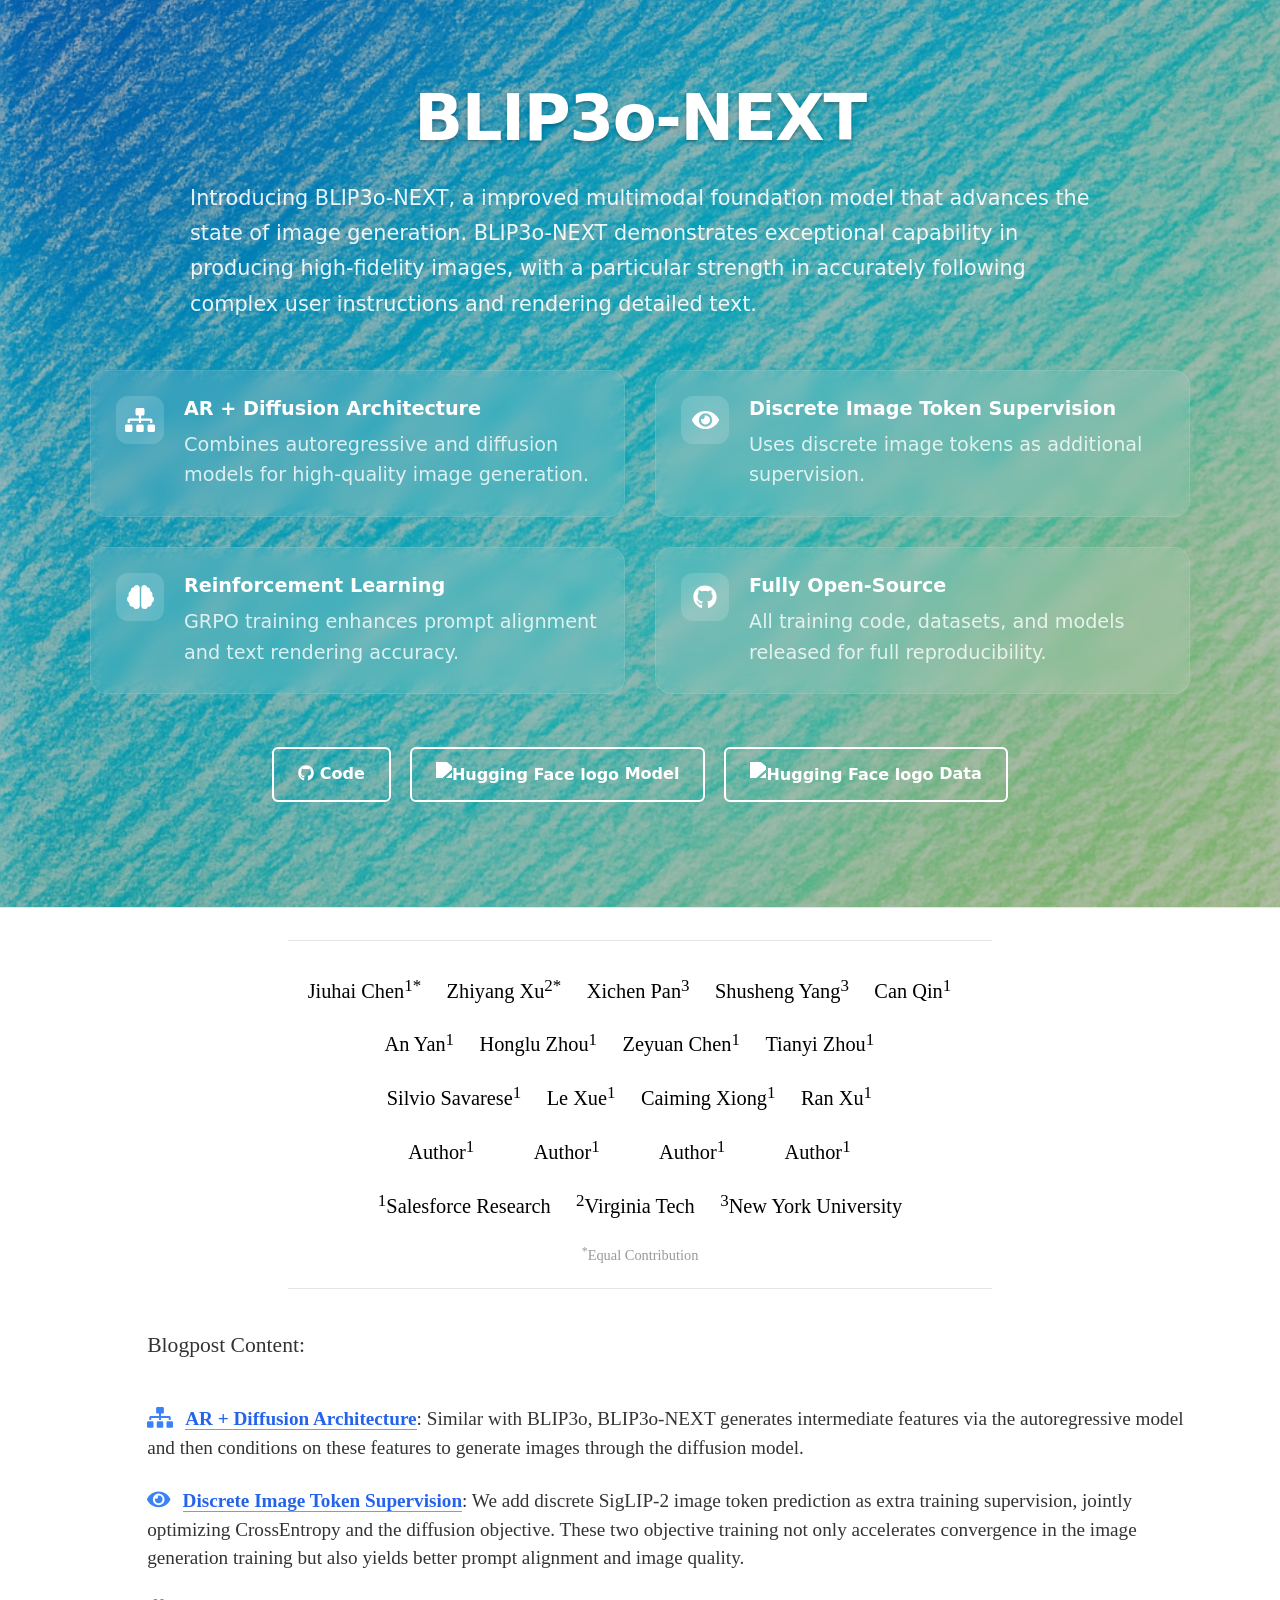
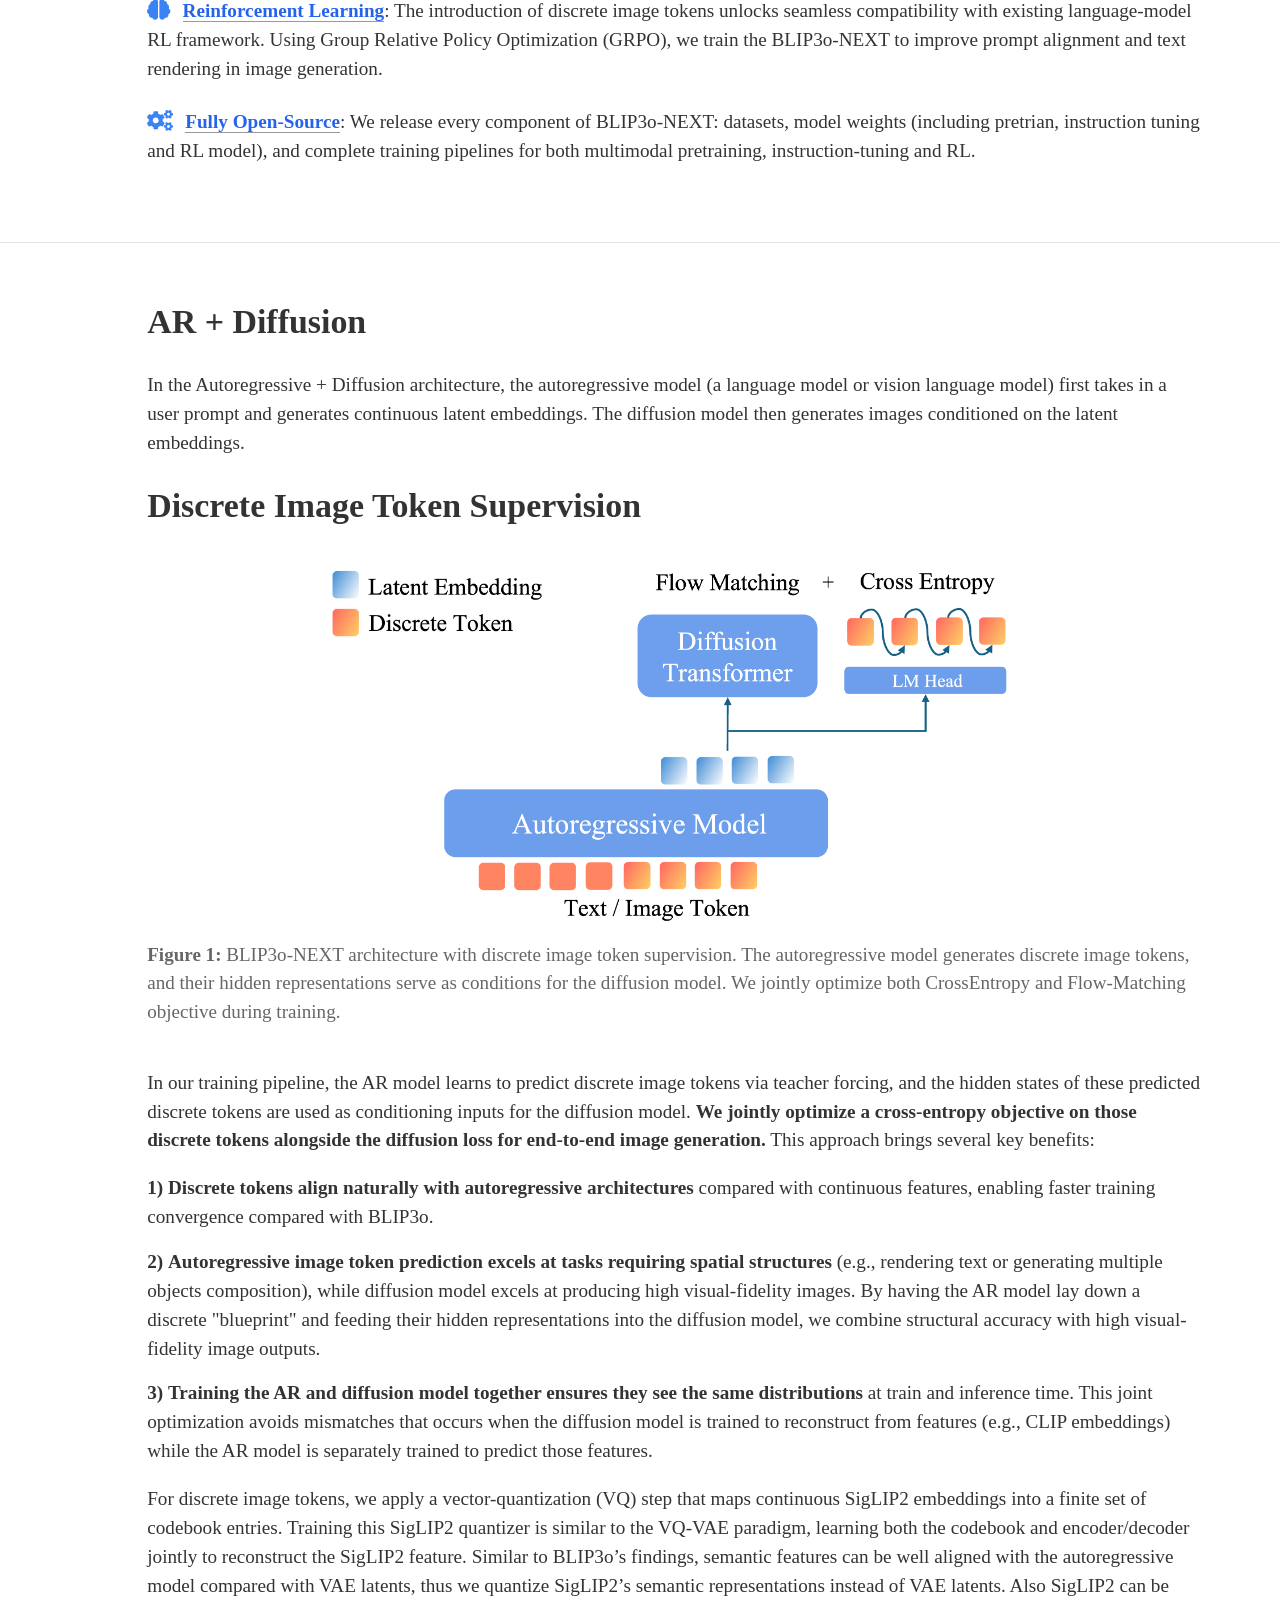
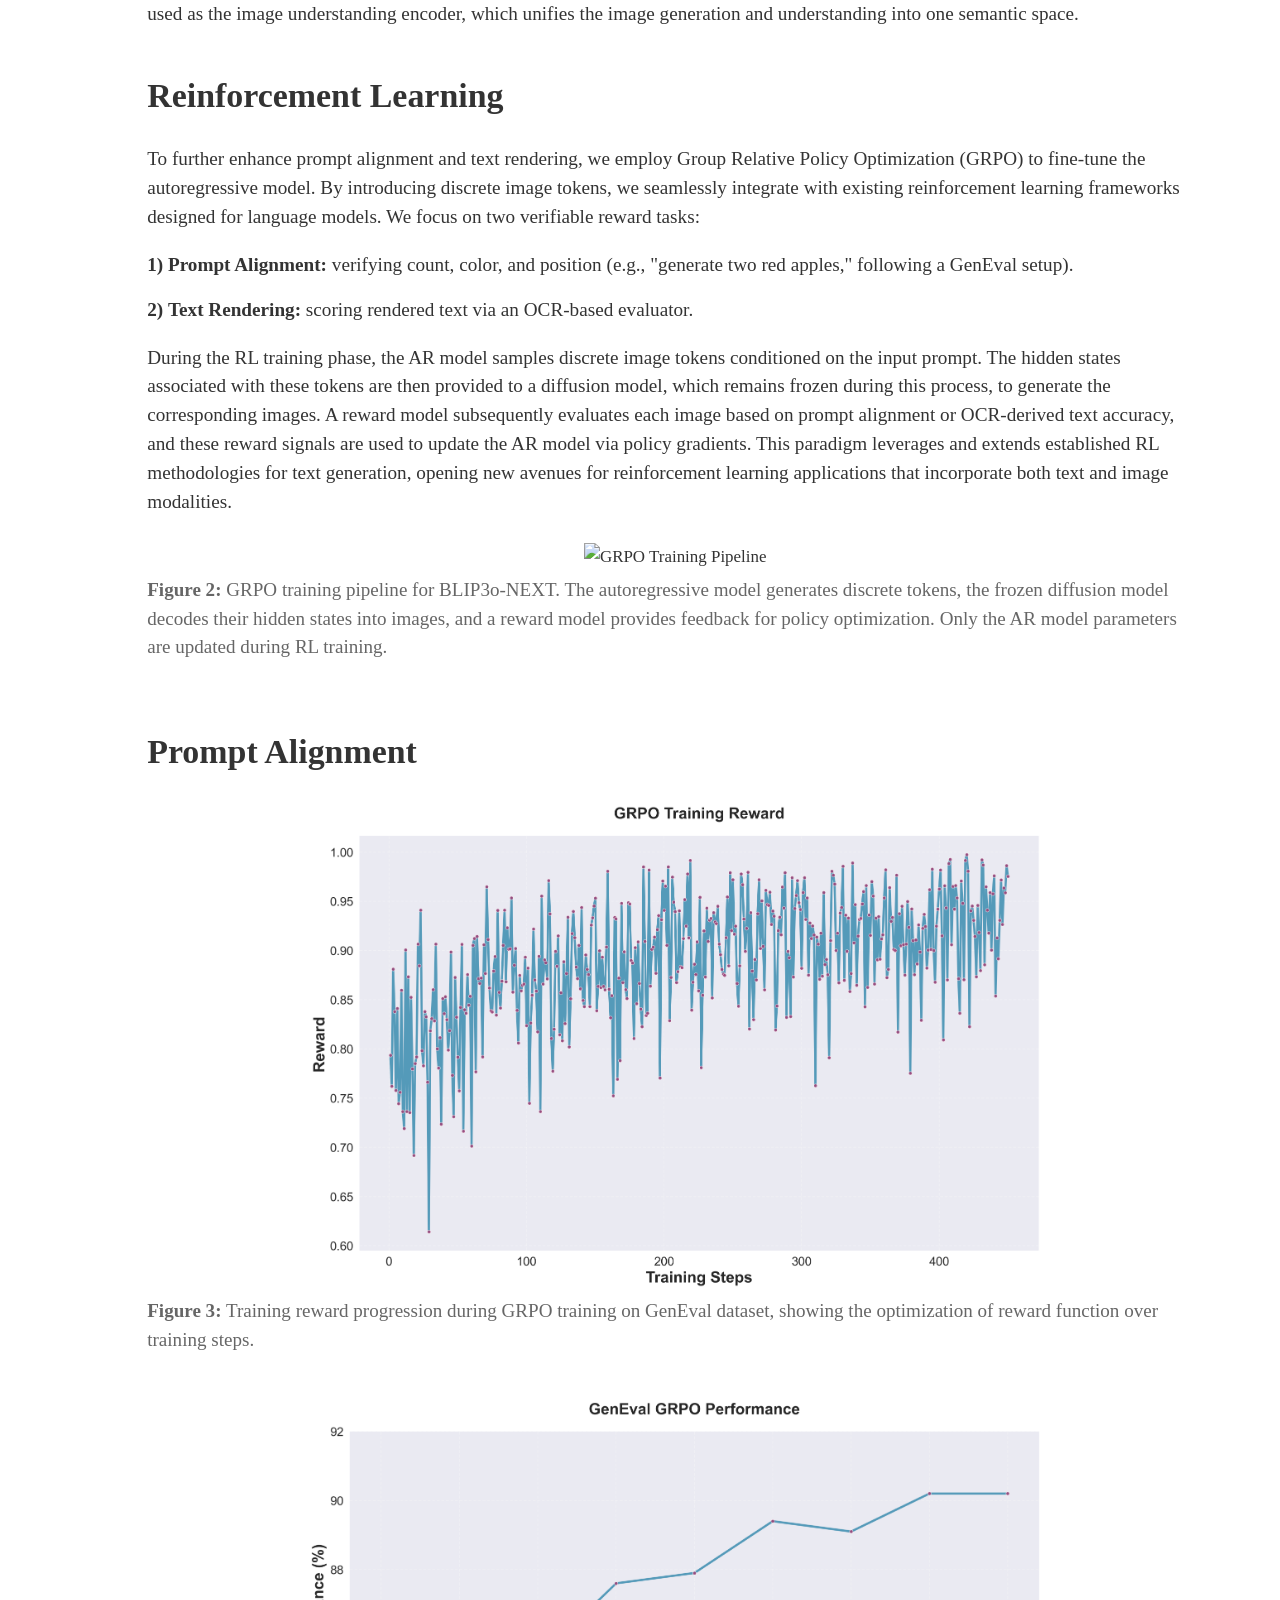
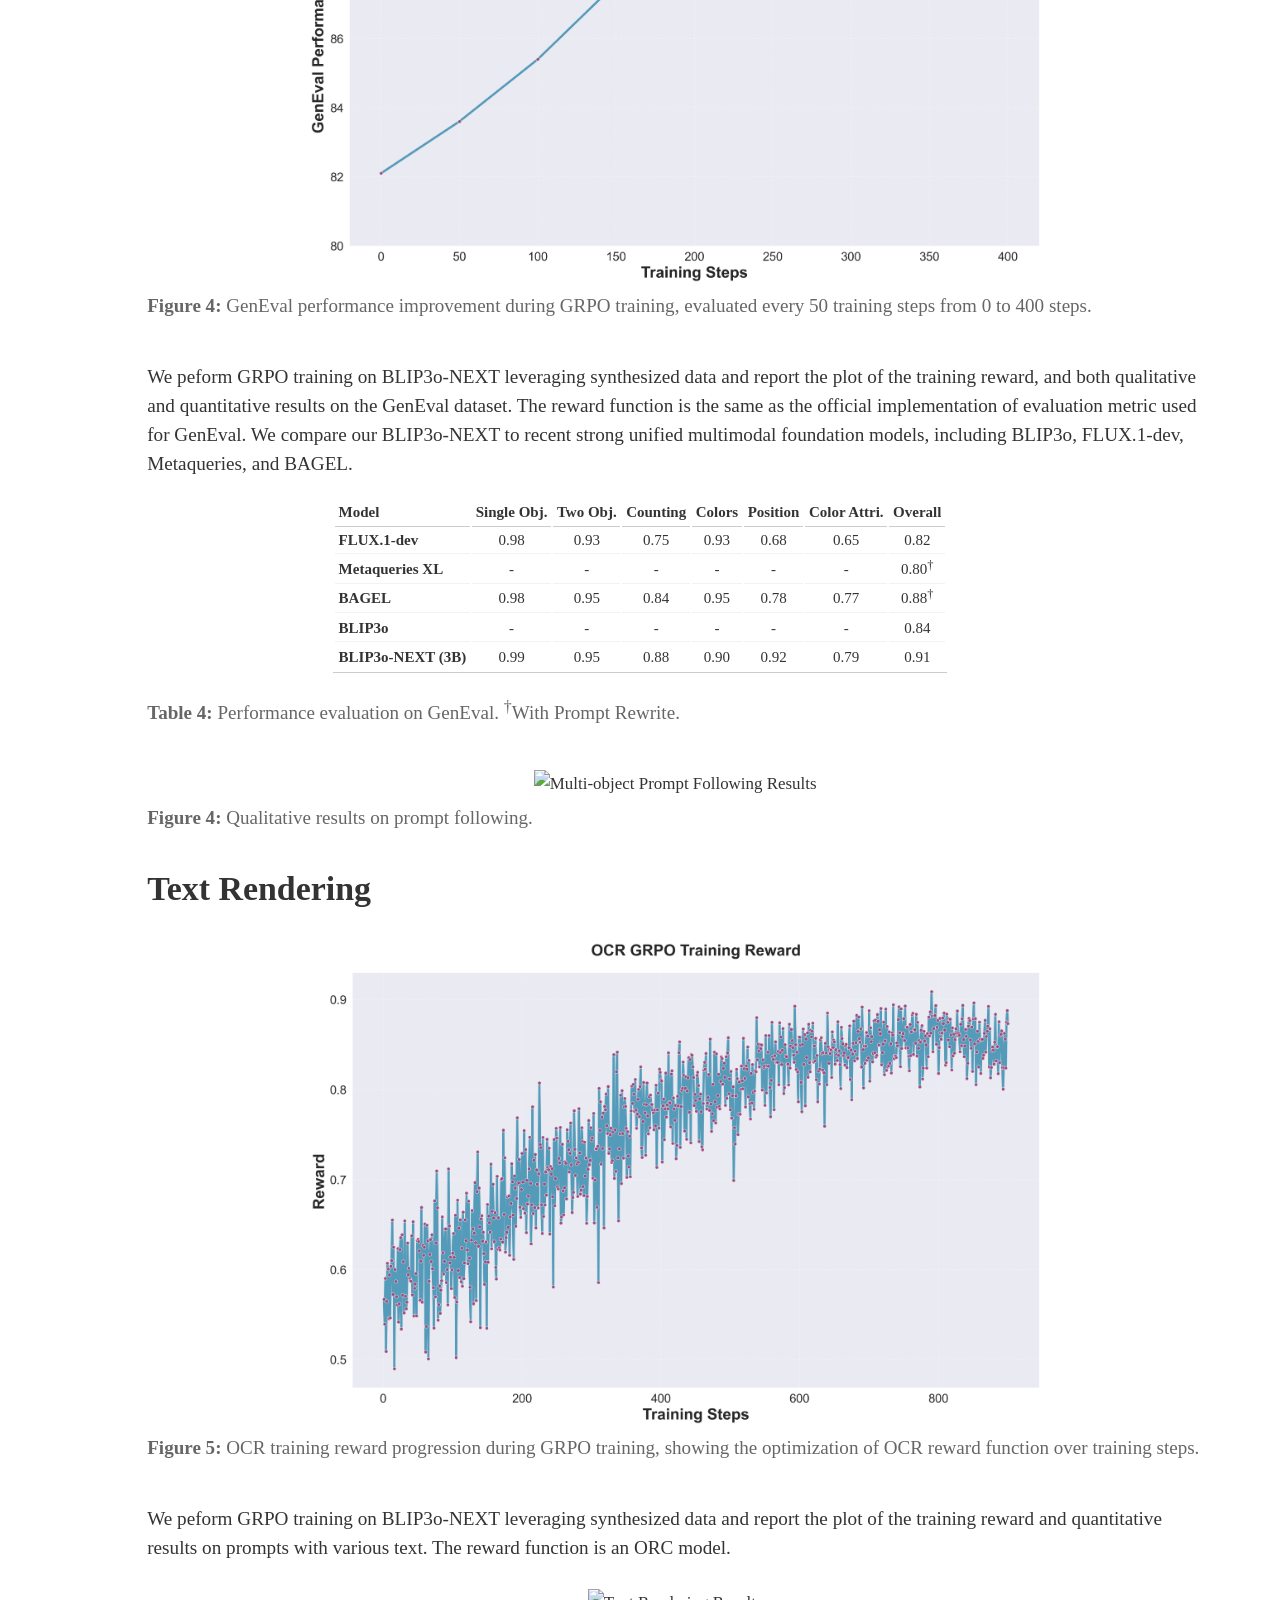
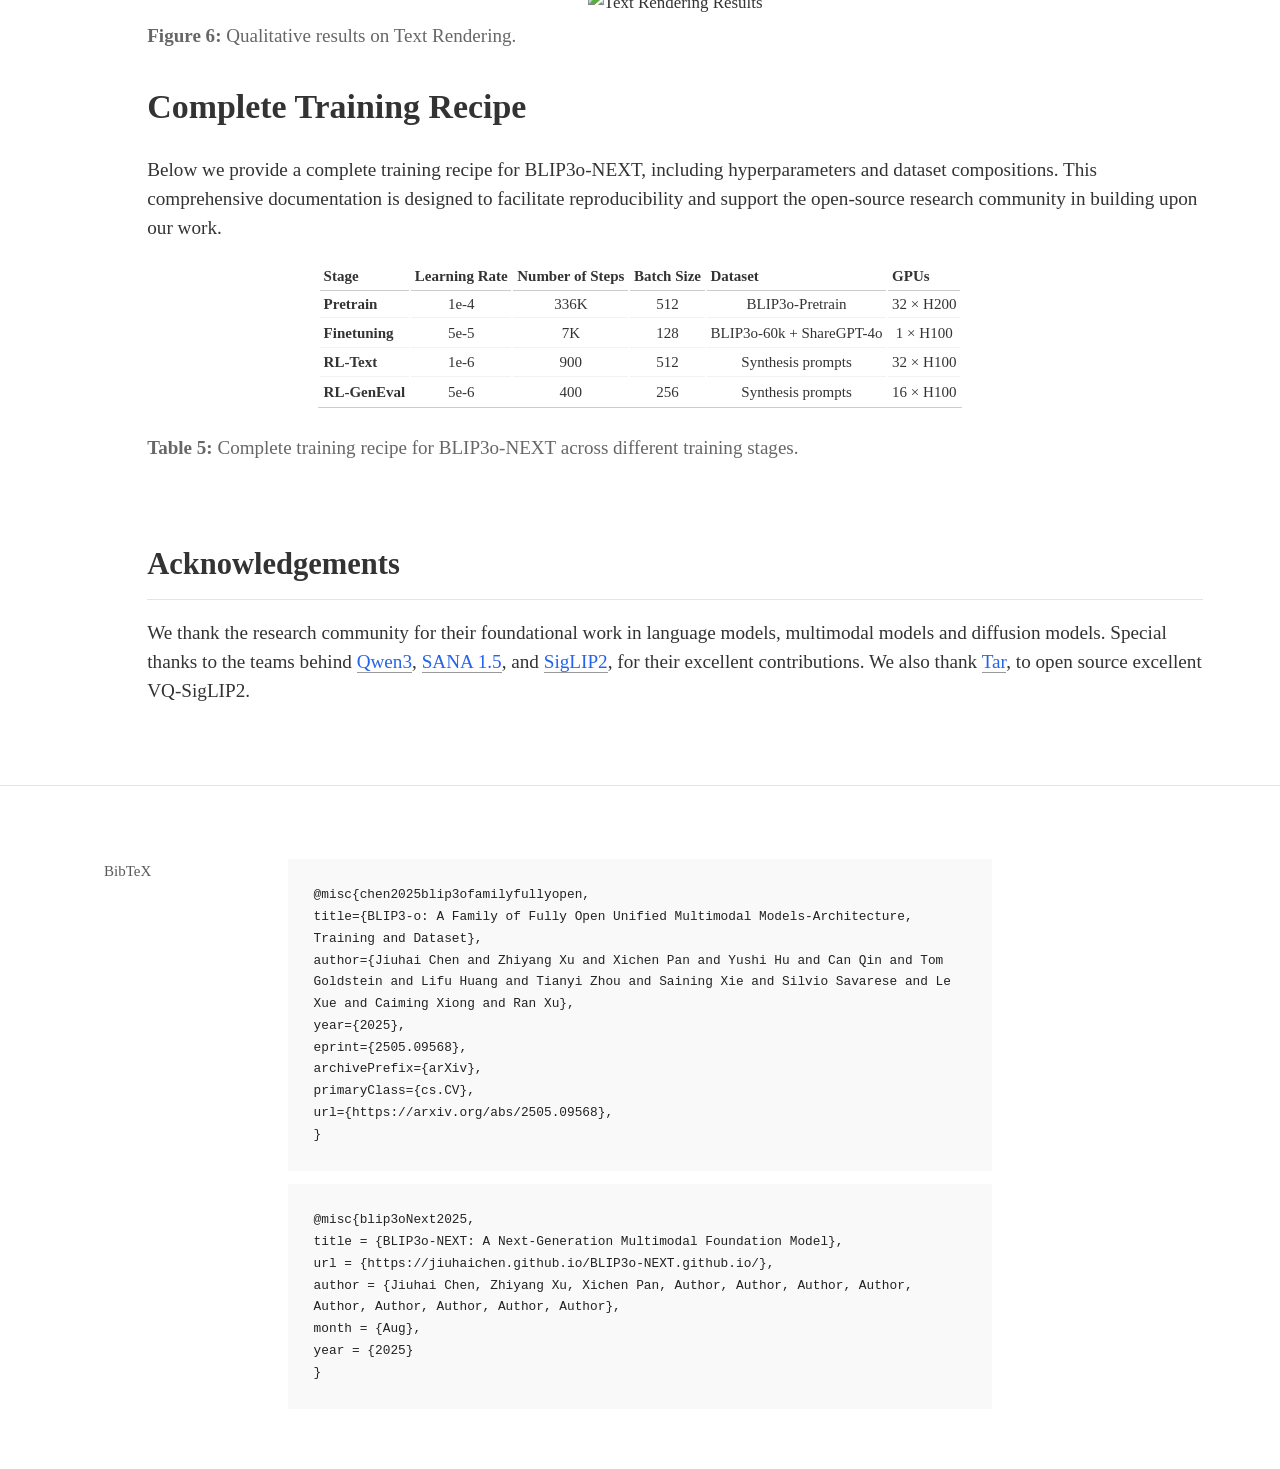
==== commit 03ccfc8b: "Update index.html" ====
--- a/index.html
+++ b/index.html
@@ -134,21 +134,21 @@
                     <a href="https://scholar.google.com/citations?user=Qcshi8UAAAAJ&hl=en" class="author-link" target="_blank">Zhiyang Xu<sup>2*</sup></a> &emsp;
                     <a href="https://xichenpan.com/" class="author-link" target="_blank">Xichen Pan<sup>3</sup></a> &emsp;
                     <a href="https://scholar.google.com/citations?user=v6dmW5cntoMC" class="author-link" target="_blank">Shusheng Yang<sup>3</sup></a> &emsp;
-                    <a href="" class="author-link" target="_blank">Author<sup>1</sup></a> &emsp;
+                    <a href="" class="author-link" target="_blank">Can Qin<sup>1</sup></a> &emsp;
                     <p></p>
                 </p>
                 <p>
-                    <a href="" class="author-link" target="_blank">Author<sup>1</sup></a> &emsp;
-                    <a href="" class="author-link" target="_blank">Author<sup>1</sup></a> &emsp;
-                    <a href="" class="author-link" target="_blank">Author<sup>1</sup></a> &emsp;
-                    <a href="" class="author-link" target="_blank">Author<sup>1</sup></a> &emsp;
+                    <a href="" class="author-link" target="_blank">An Yan<sup>1</sup></a> &emsp;
+                    <a href="" class="author-link" target="_blank">Honglu Zhou<sup>1</sup></a> &emsp;
+                    <a href="" class="author-link" target="_blank">Zeyuan Chen<sup>1</sup></a> &emsp;
+                    <a href="" class="author-link" target="_blank">Tianyi Zhou<sup>1</sup></a> &emsp;
                     <p></p>
                 </p>
                 <p>
-                    <a href="" class="author-link" target="_blank">Author<sup>1</sup></a> &emsp;
-                    <a href="" class="author-link" target="_blank">Author<sup>1</sup></a> &emsp;
-                    <a href="" class="author-link" target="_blank">Author<sup>1</sup></a> &emsp;
-                    <a href="" class="author-link" target="_blank">Author<sup>1</sup></a> &emsp;
+                    <a href="" class="author-link" target="_blank">Silvio Savarese<sup>1</sup></a> &emsp;
+                    <a href="" class="author-link" target="_blank">Le Xue<sup>1</sup></a> &emsp;
+                    <a href="" class="author-link" target="_blank">Caiming Xiong<sup>1</sup></a> &emsp;
+                    <a href="" class="author-link" target="_blank">Ran Xu<sup>1</sup></a> &emsp;
                     <p></p>
                 </p>
                 <p>
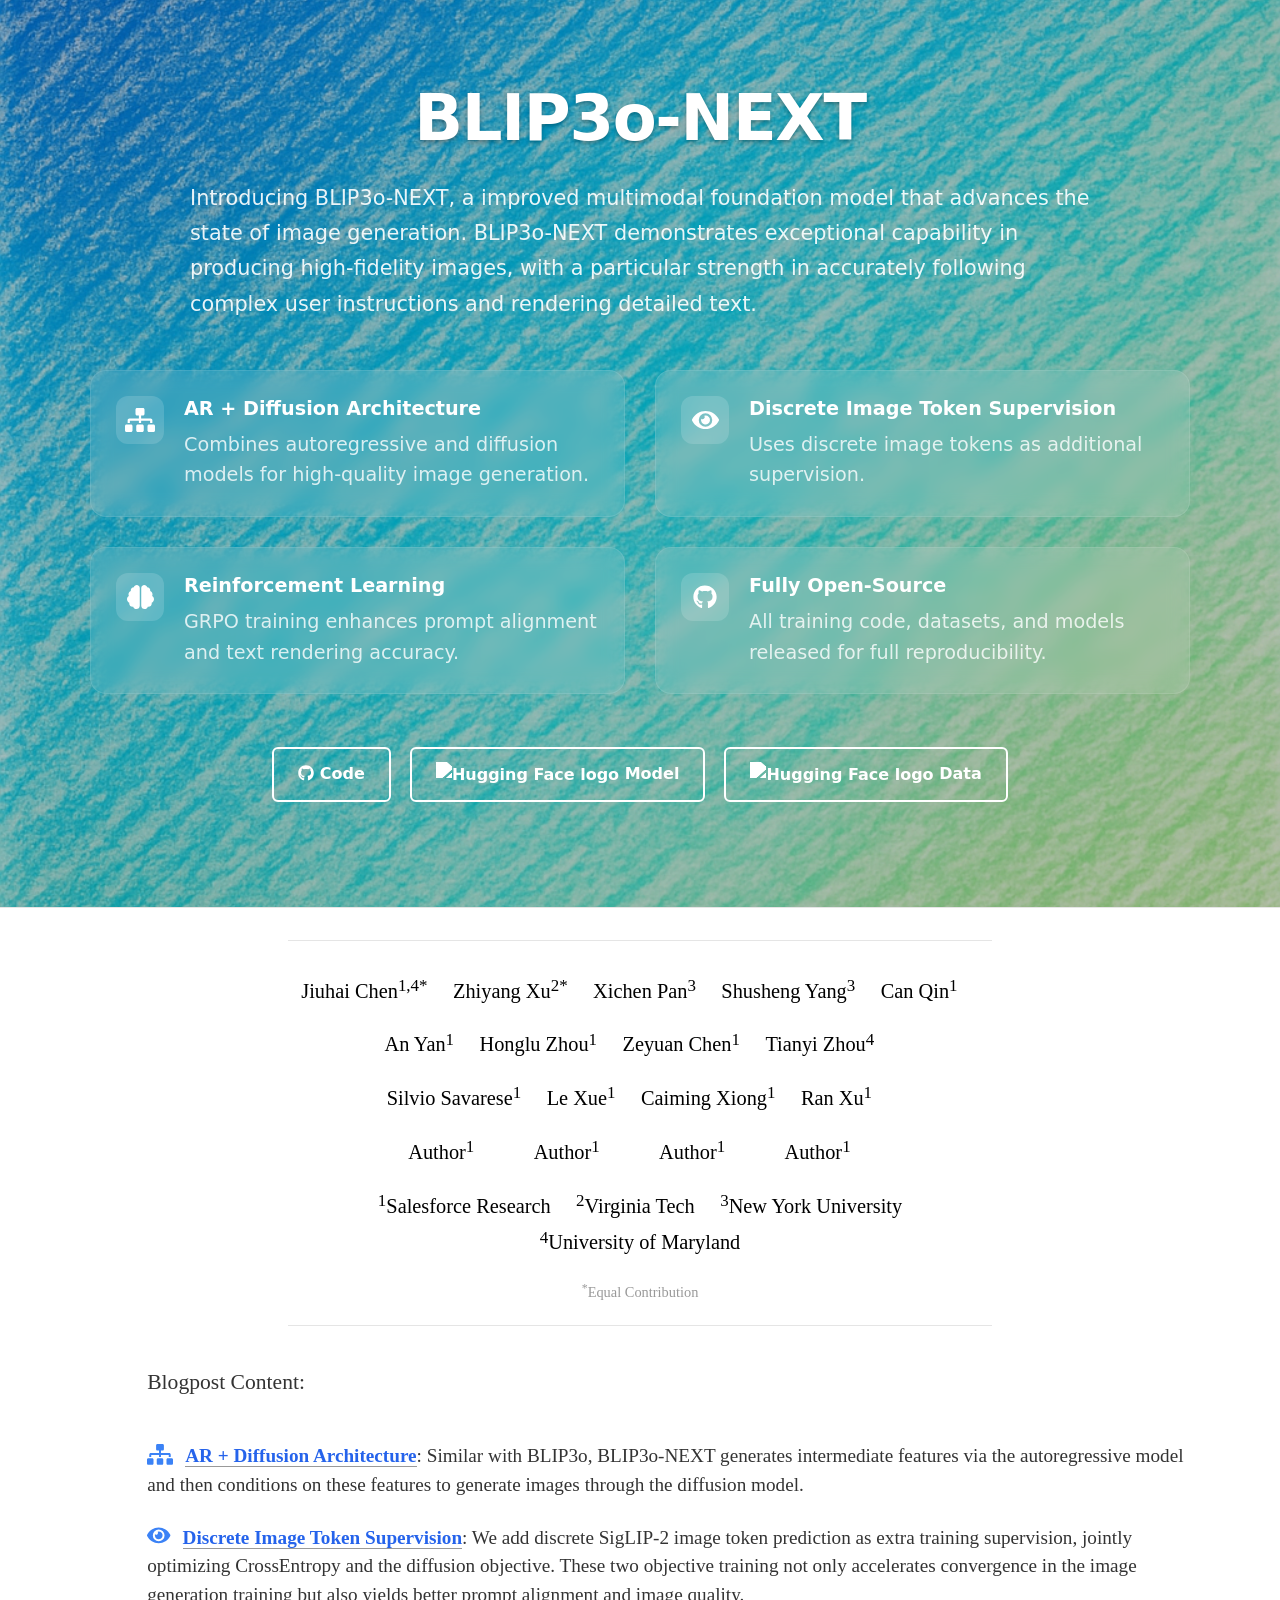
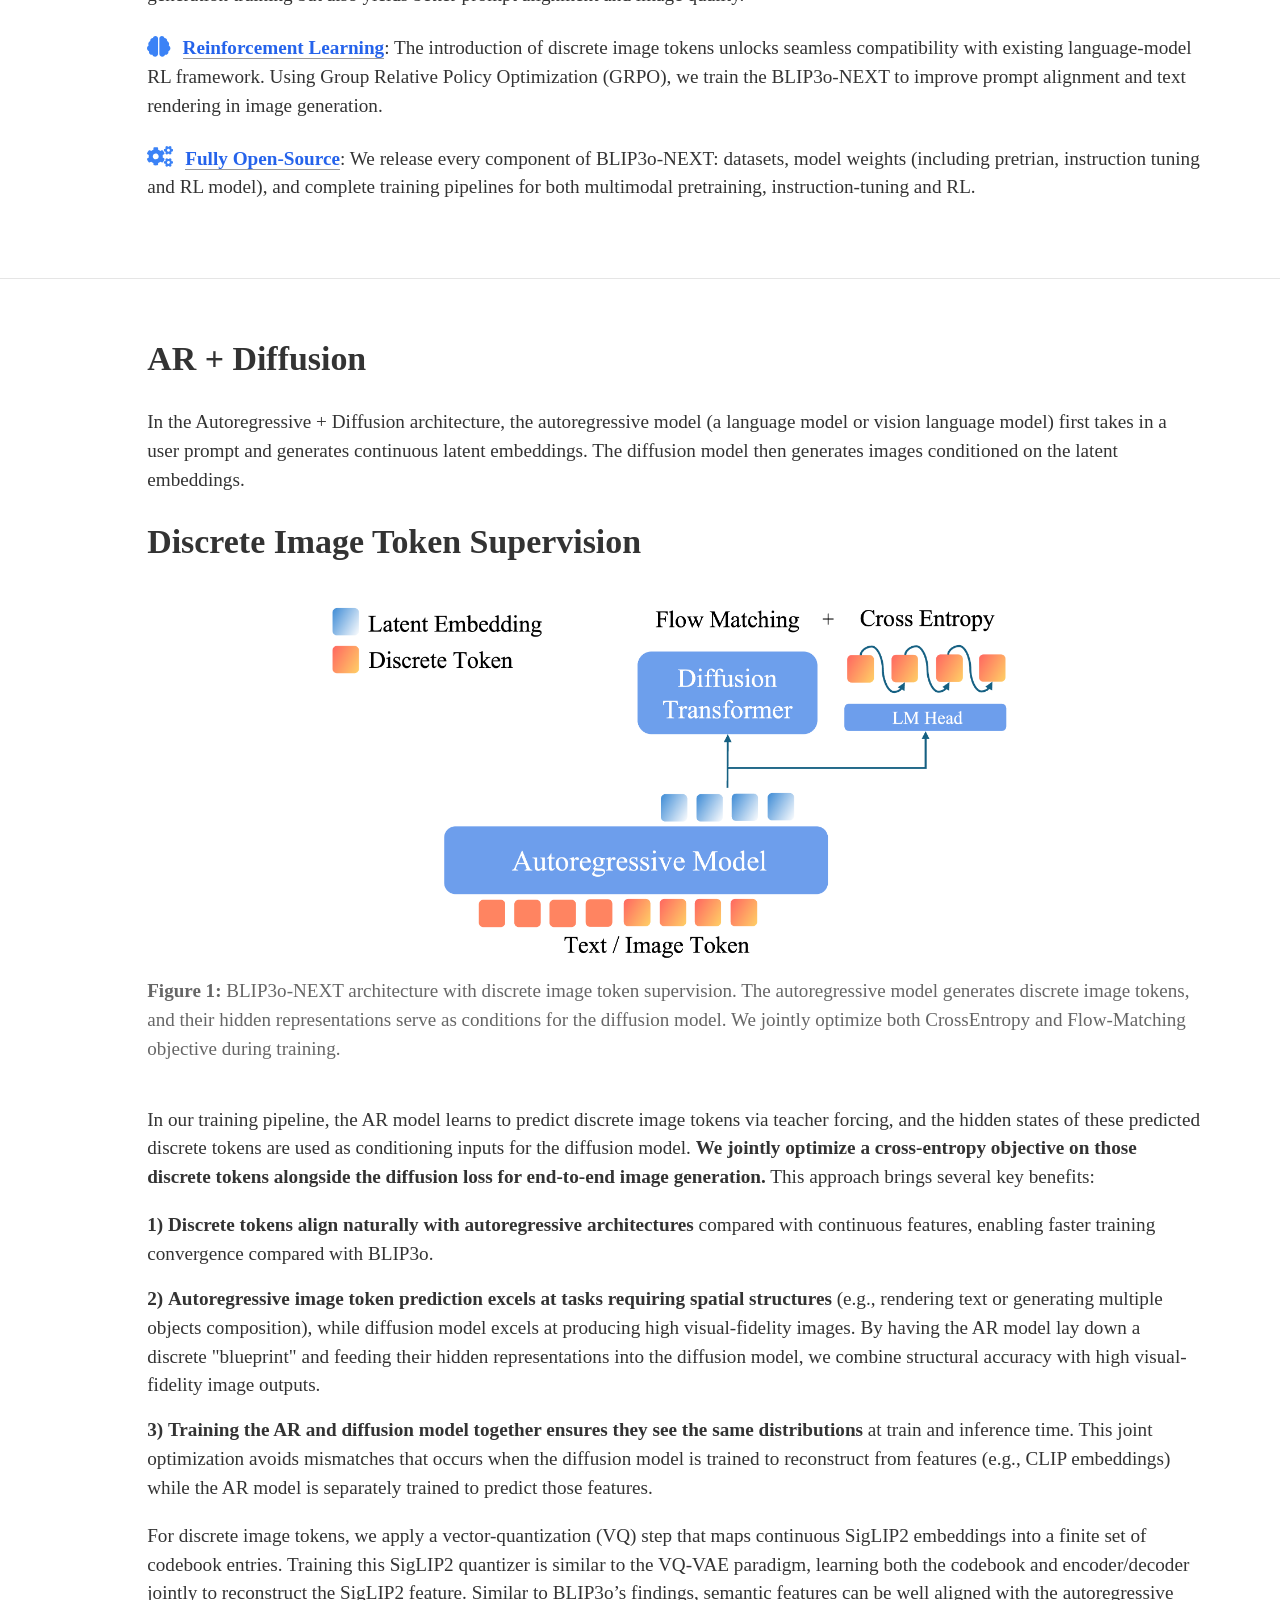
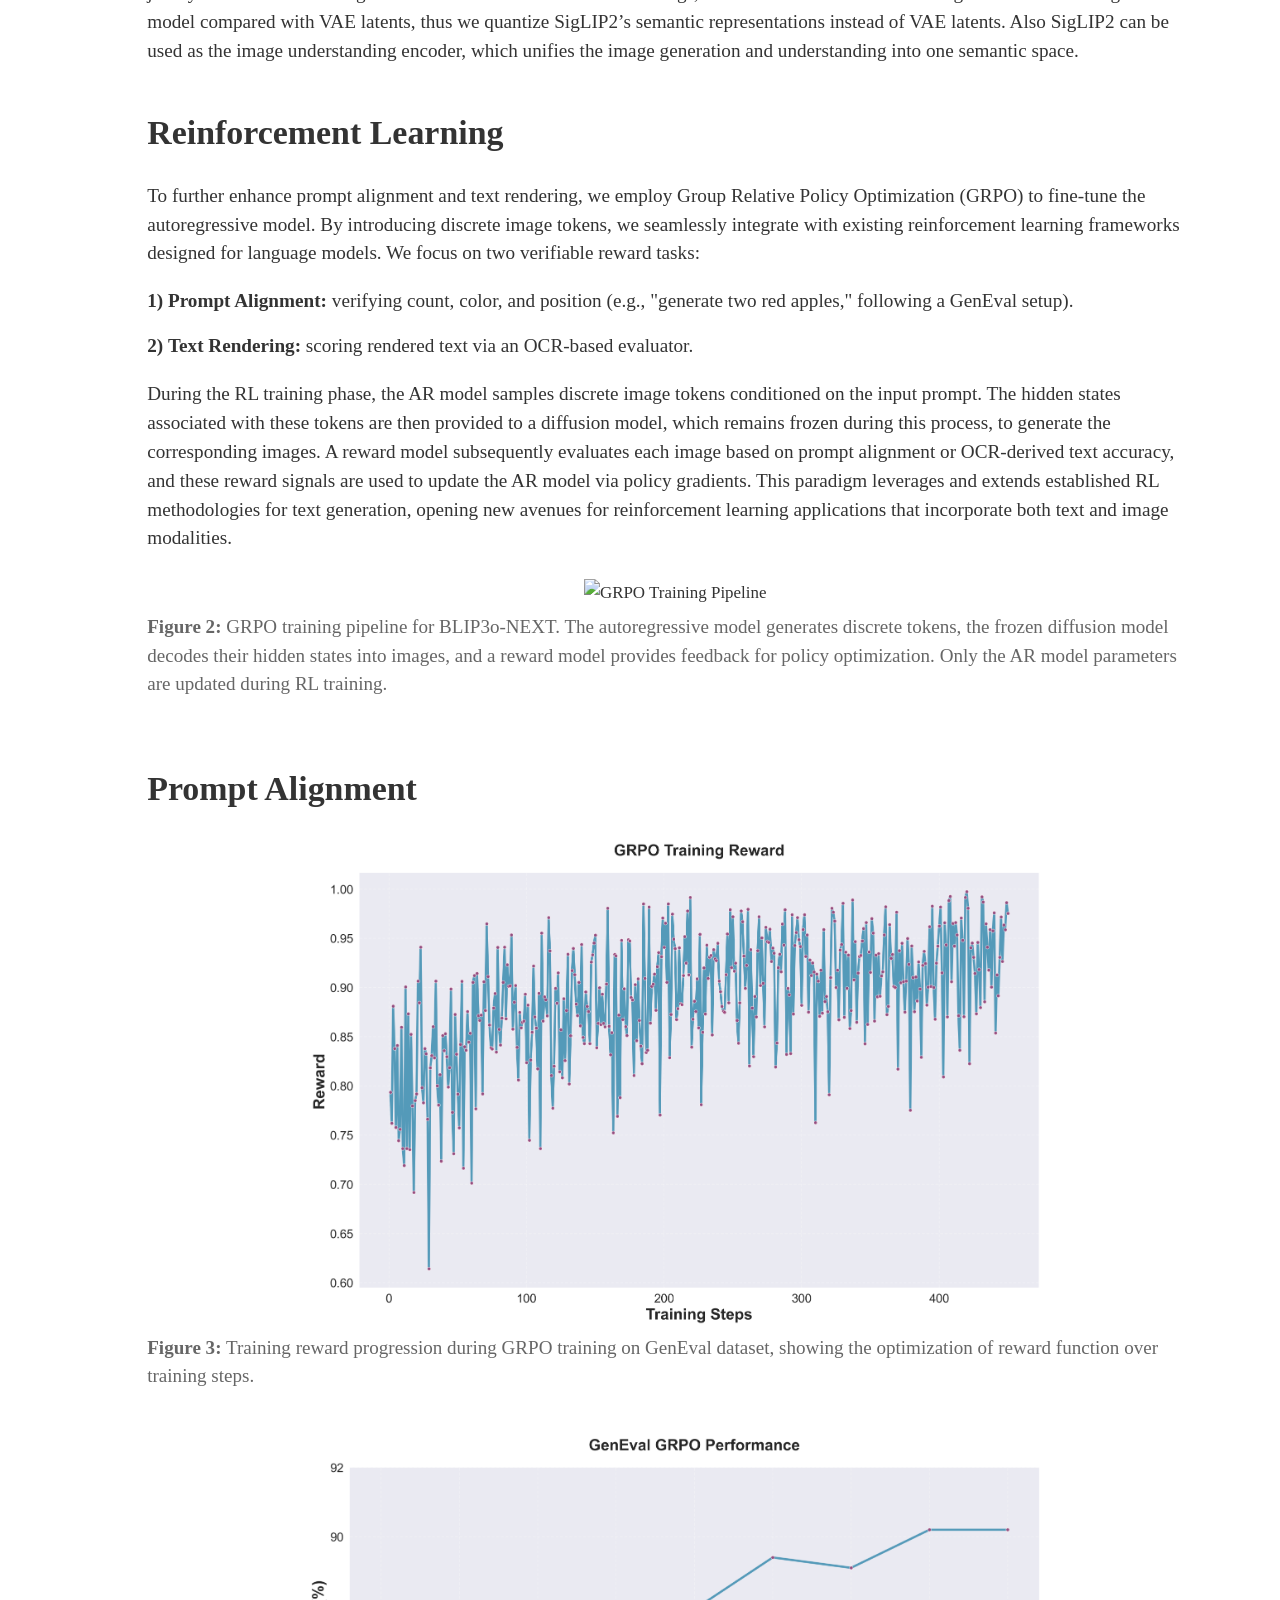
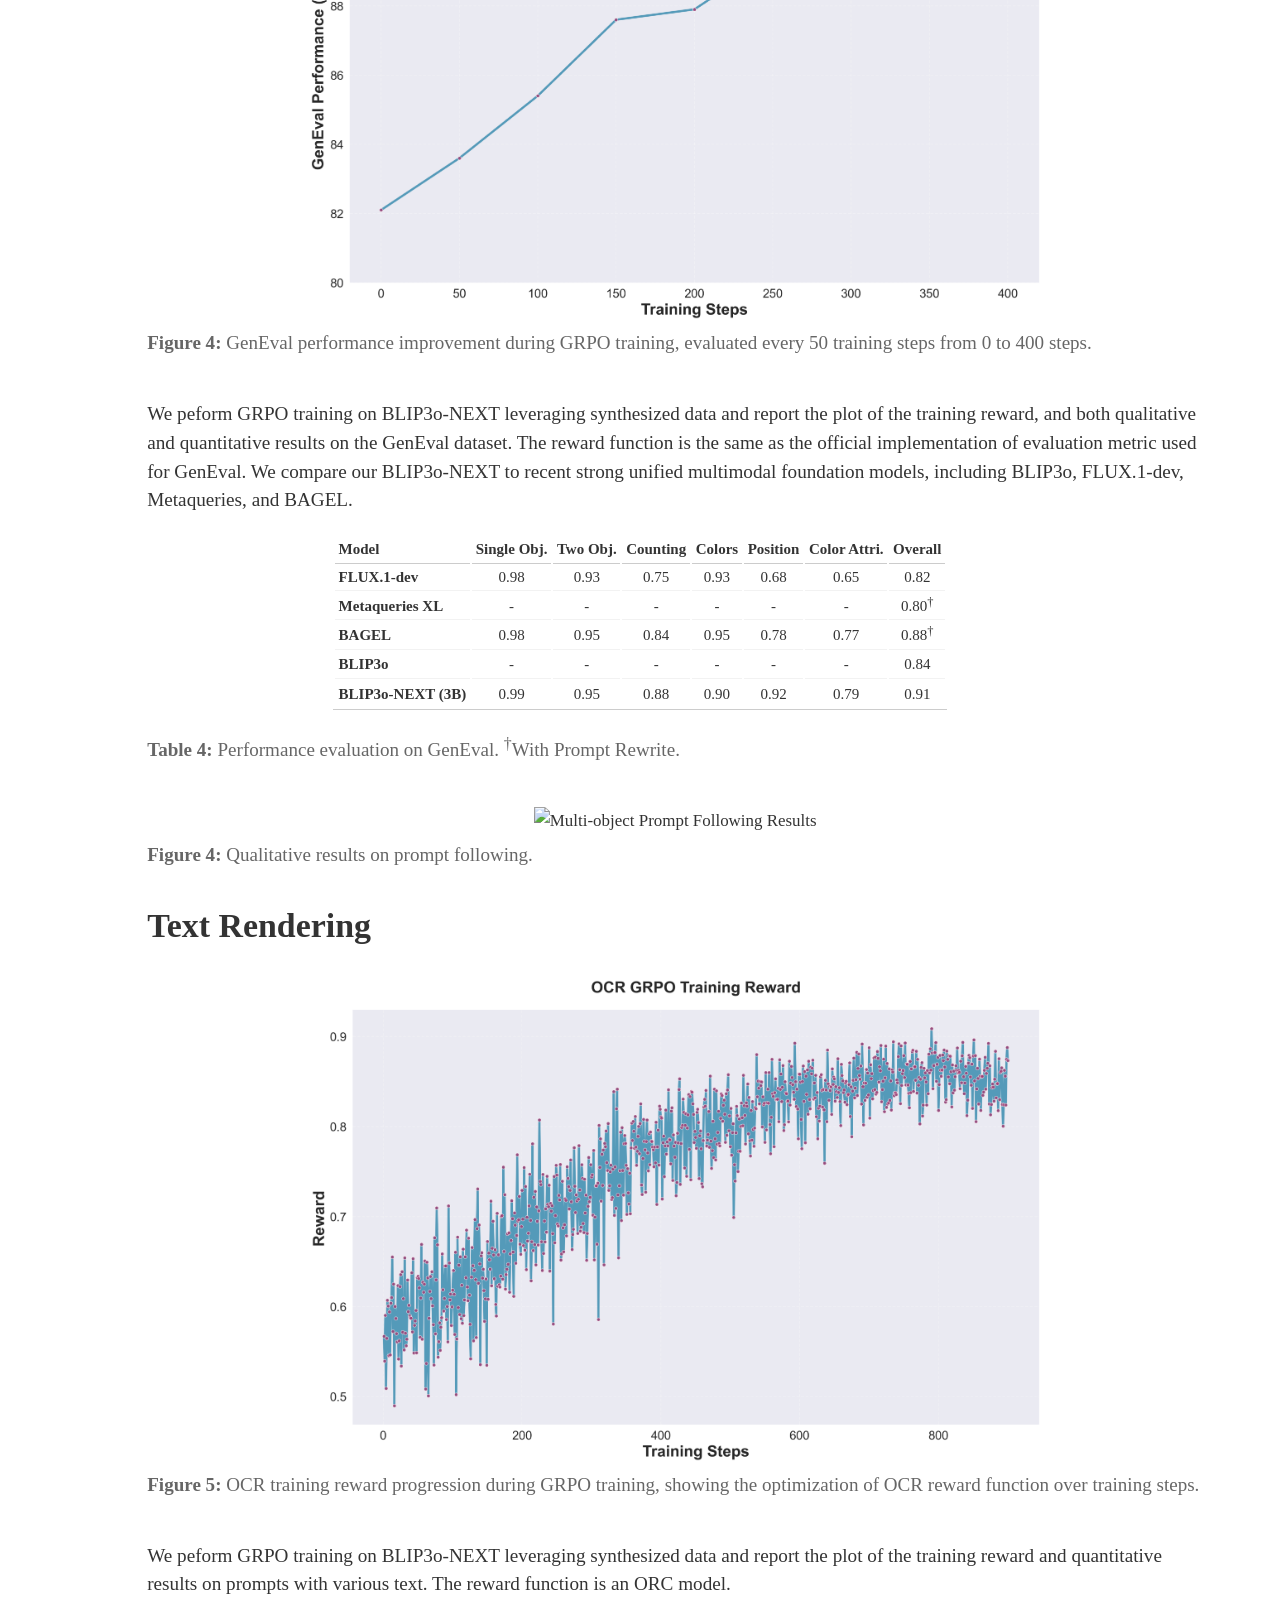
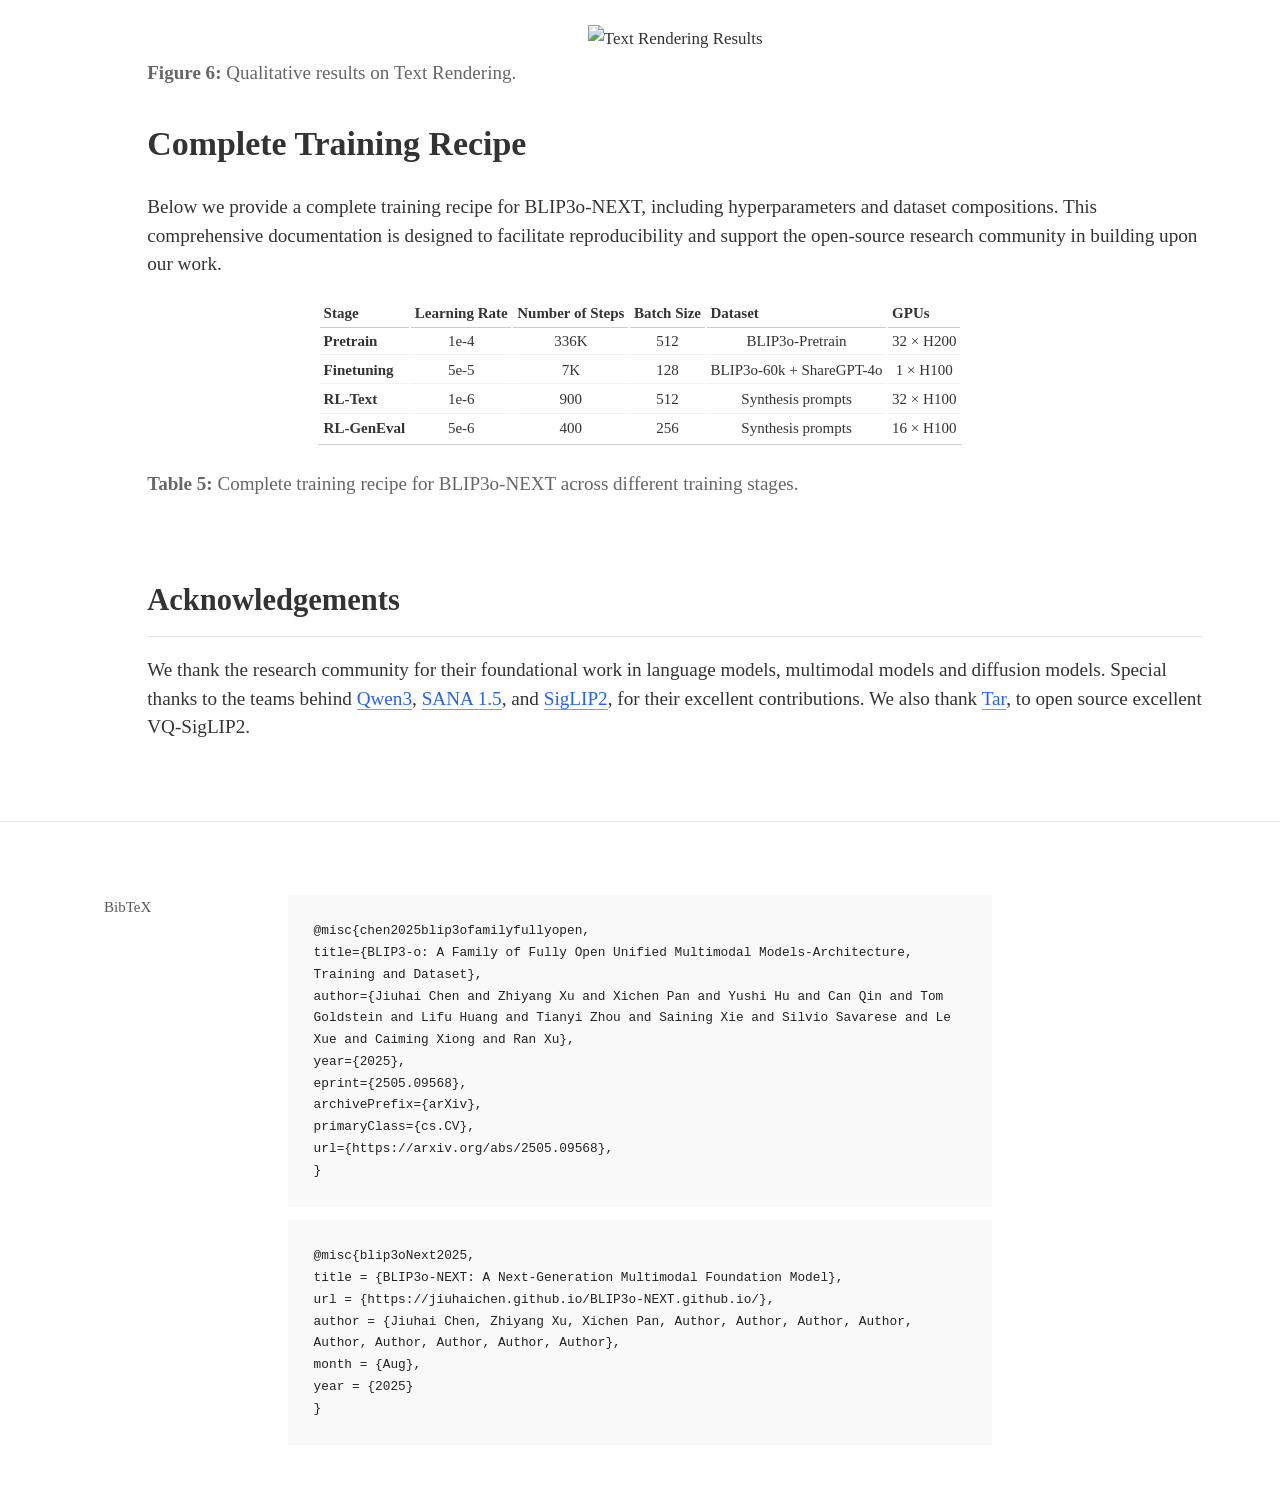
==== commit 01367600: "Update index.html" ====
--- a/index.html
+++ b/index.html
@@ -130,7 +130,7 @@
         <div class="byline">
             <div class="byline-container">
                 <p>
-                    <a href="https://jiuhaichen.github.io/" class="author-link" target="_blank">Jiuhai Chen<sup>1*</sup></a> &emsp;
+                    <a href="https://jiuhaichen.github.io/" class="author-link" target="_blank">Jiuhai Chen<sup>1,4*</sup></a> &emsp;
                     <a href="https://scholar.google.com/citations?user=Qcshi8UAAAAJ&hl=en" class="author-link" target="_blank">Zhiyang Xu<sup>2*</sup></a> &emsp;
                     <a href="https://xichenpan.com/" class="author-link" target="_blank">Xichen Pan<sup>3</sup></a> &emsp;
                     <a href="https://scholar.google.com/citations?user=v6dmW5cntoMC" class="author-link" target="_blank">Shusheng Yang<sup>3</sup></a> &emsp;
@@ -141,7 +141,7 @@
                     <a href="" class="author-link" target="_blank">An Yan<sup>1</sup></a> &emsp;
                     <a href="" class="author-link" target="_blank">Honglu Zhou<sup>1</sup></a> &emsp;
                     <a href="" class="author-link" target="_blank">Zeyuan Chen<sup>1</sup></a> &emsp;
-                    <a href="" class="author-link" target="_blank">Tianyi Zhou<sup>1</sup></a> &emsp;
+                    <a href="" class="author-link" target="_blank">Tianyi Zhou<sup>4</sup></a> &emsp;
                     <p></p>
                 </p>
                 <p>
@@ -162,11 +162,10 @@
                     <a href="https://ai.meta.com/" class="affiliation-link" target="_blank"><sup>1</sup>Salesforce Research</a> &emsp;
                     <a href="https://ai.meta.com/" class="affiliation-link" target="_blank"><sup>2</sup>Virginia Tech</a> &emsp;
                     <a href="https://cs.nyu.edu/home/index.html" class="affiliation-link" target="_blank"><sup>3</sup>New York University</a>
+                    <a href="https://cs.nyu.edu/home/index.html" class="affiliation-link" target="_blank"><sup>4</sup>University of Maryland</a>
                 </p>
                 <p style="text-align: center; margin-bottom: 0;">
                     <span class="author-note"><sup>*</sup>Equal Contribution</span>
-                    <!-- <span class="author-note"><sup>&dagger;</sup>Project Lead</span>
-                    <span class="author-note"><sup>&ddagger;</sup>Corresponding Author</span> -->
                 </p>
             </div>
         </div>
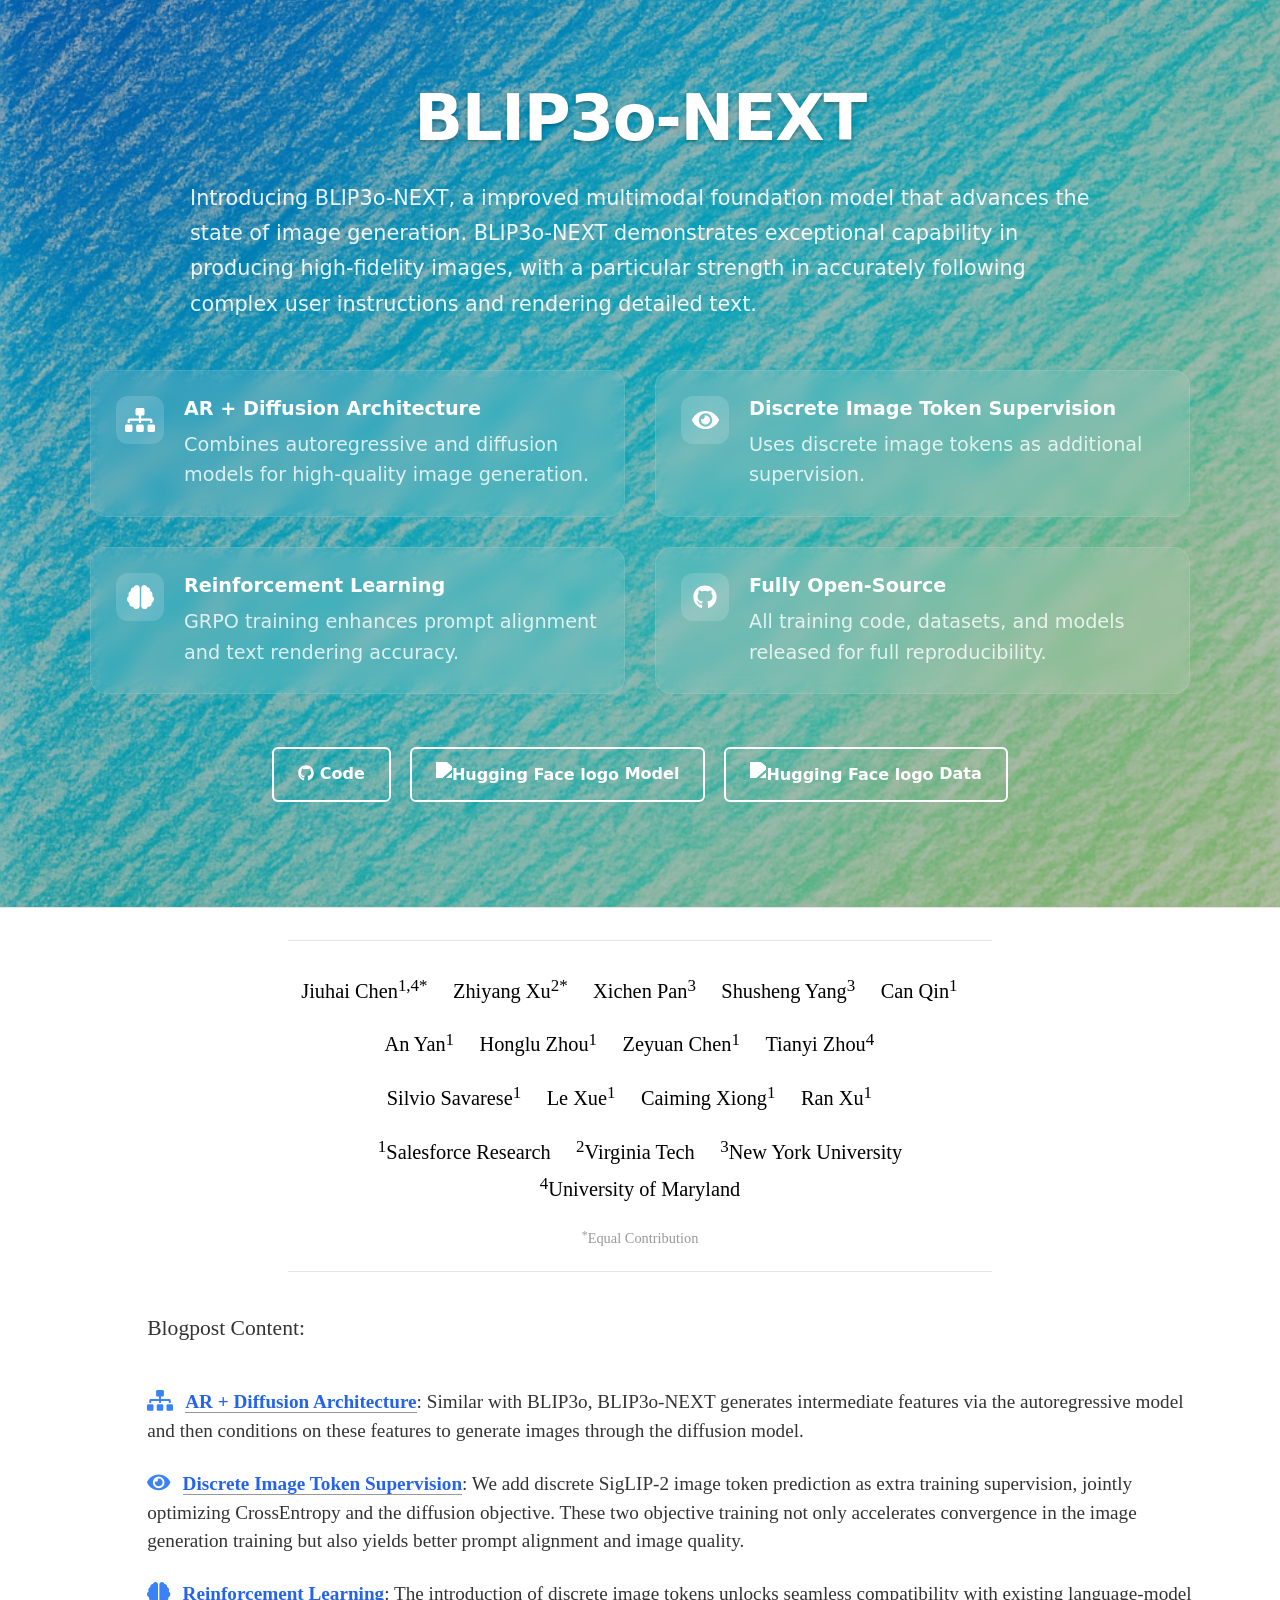
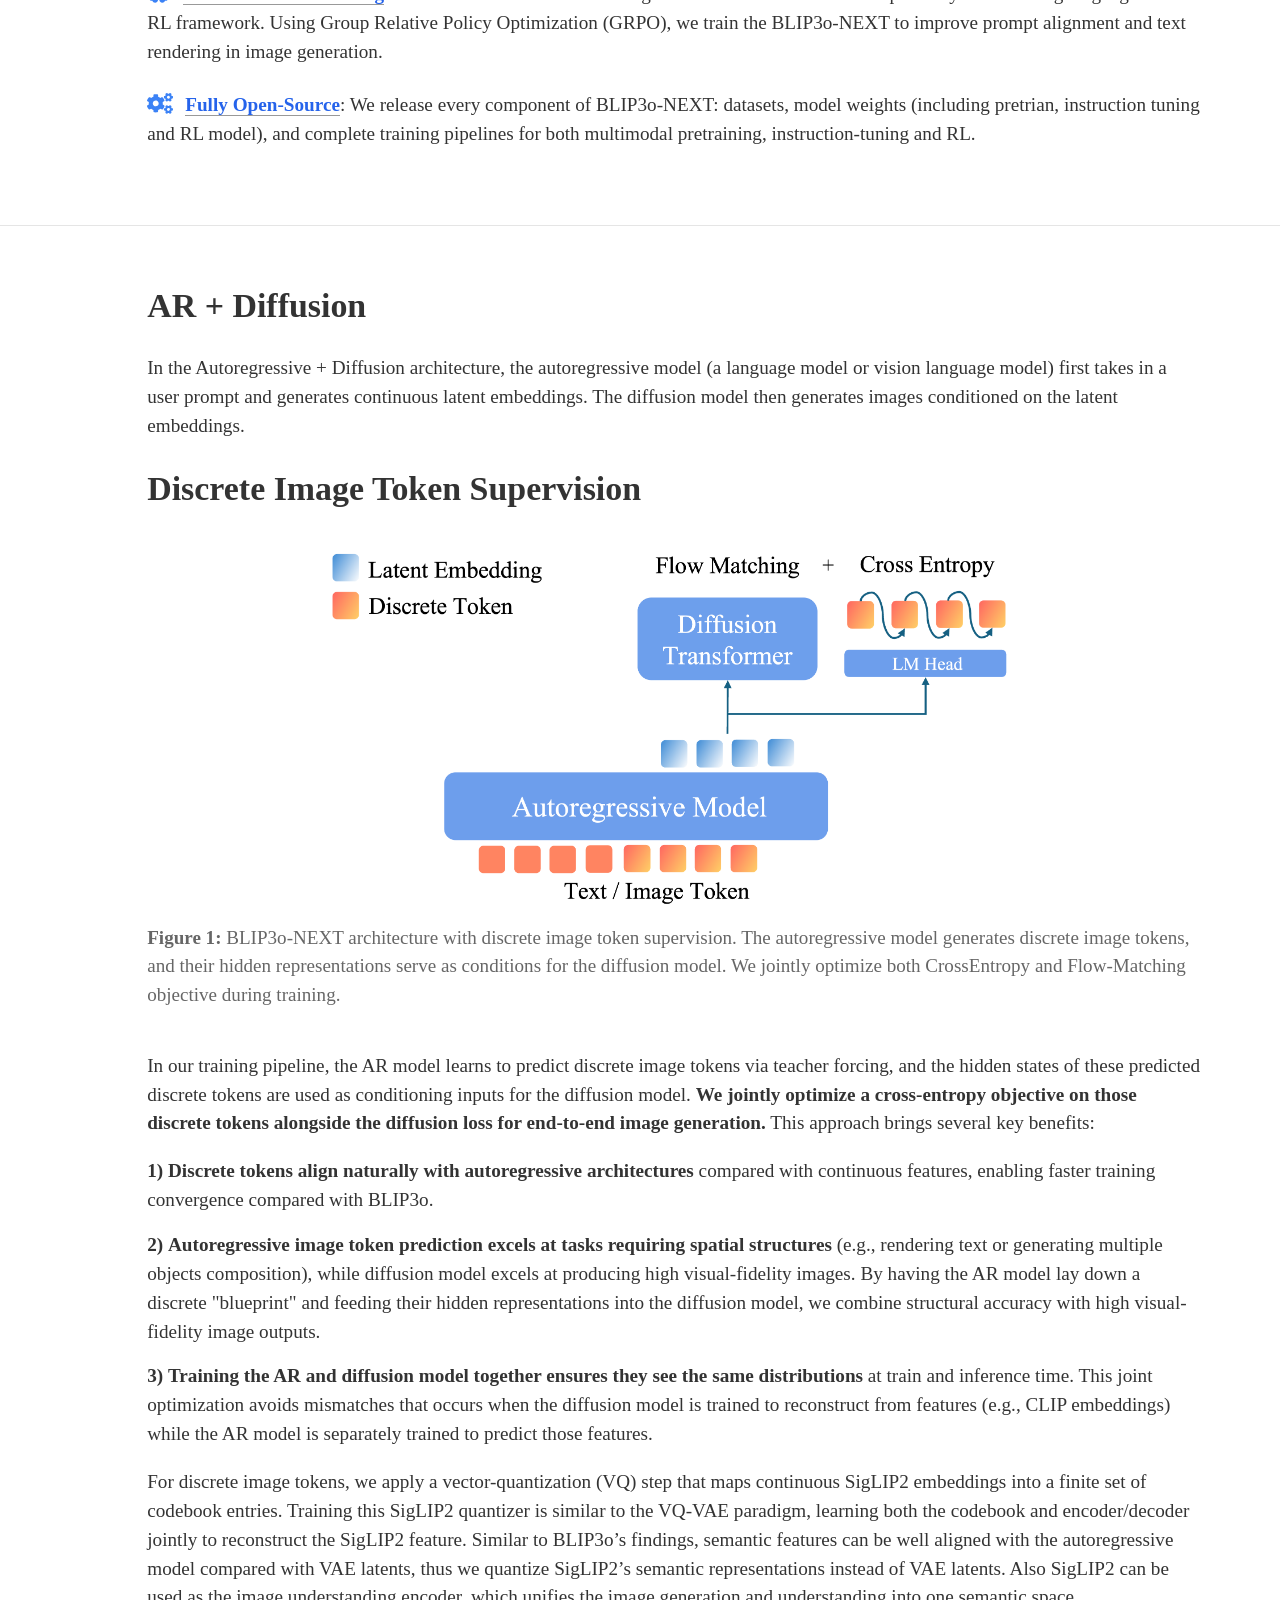
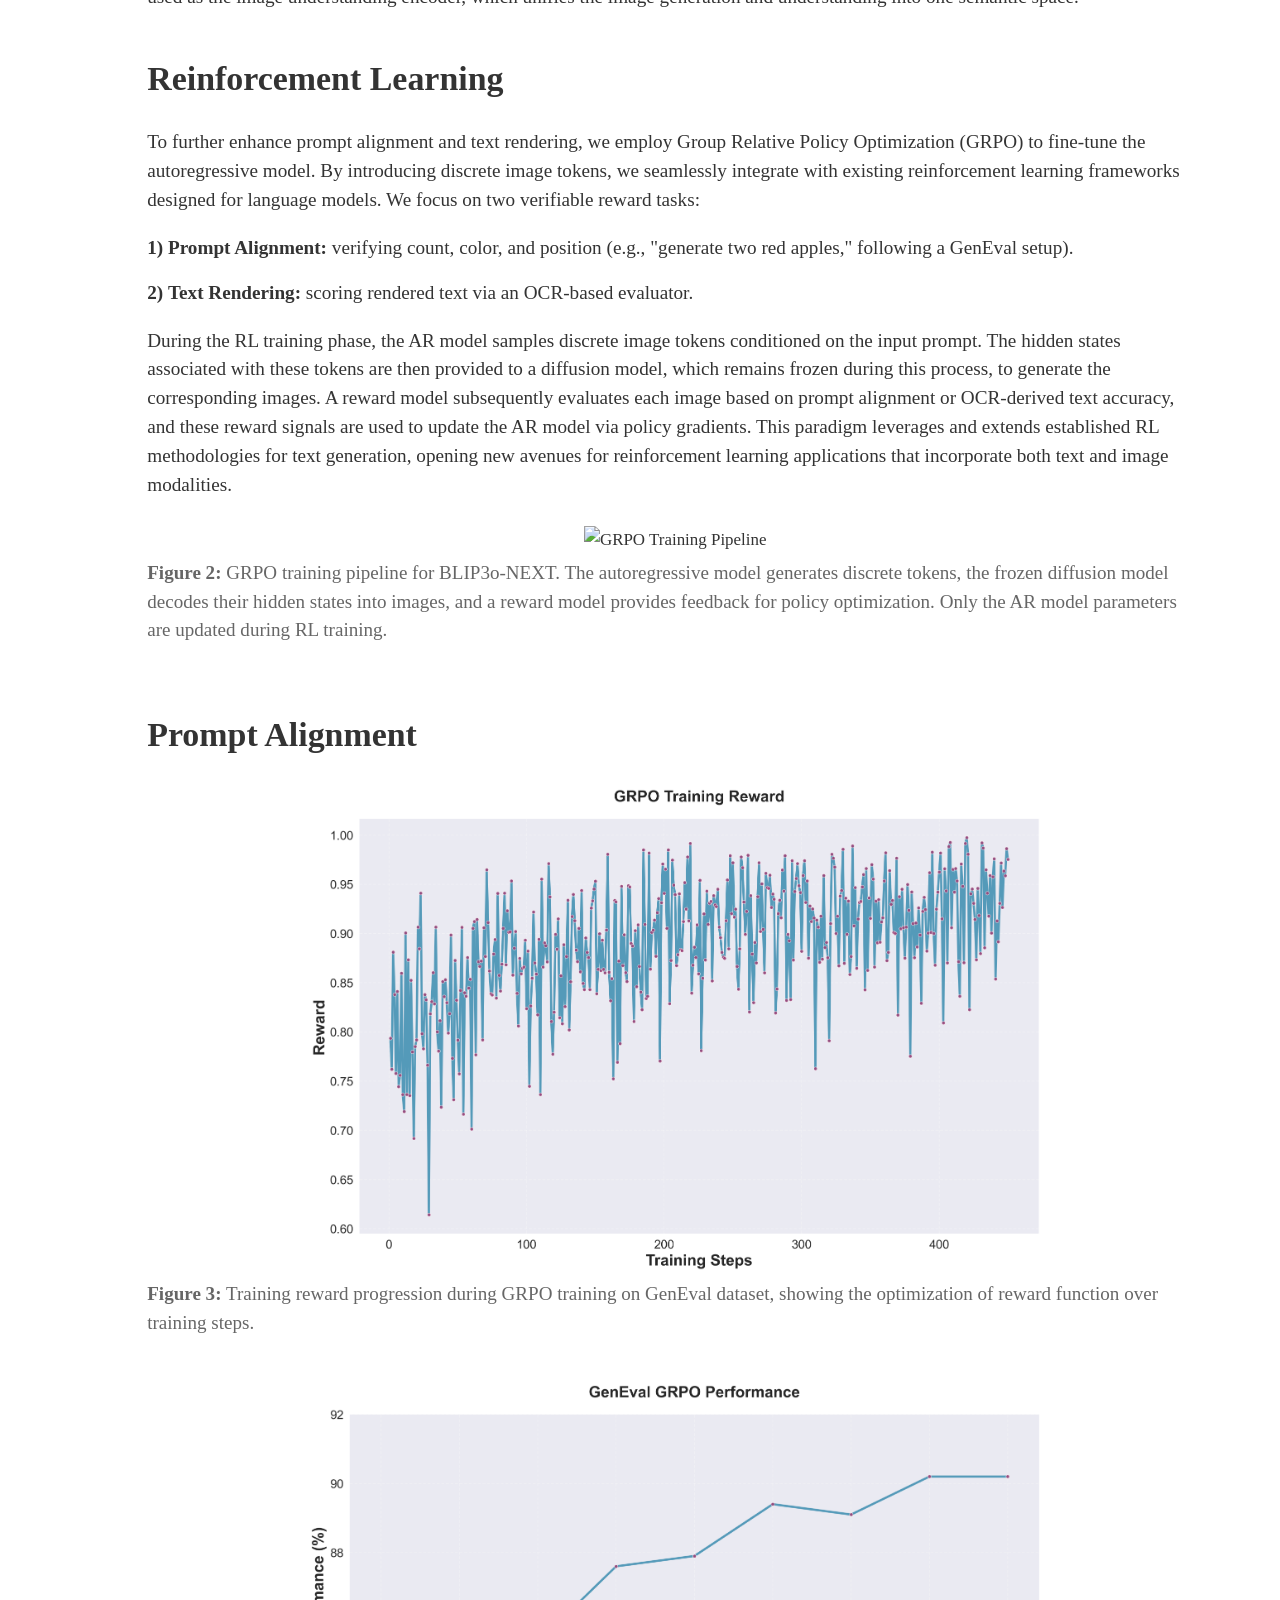
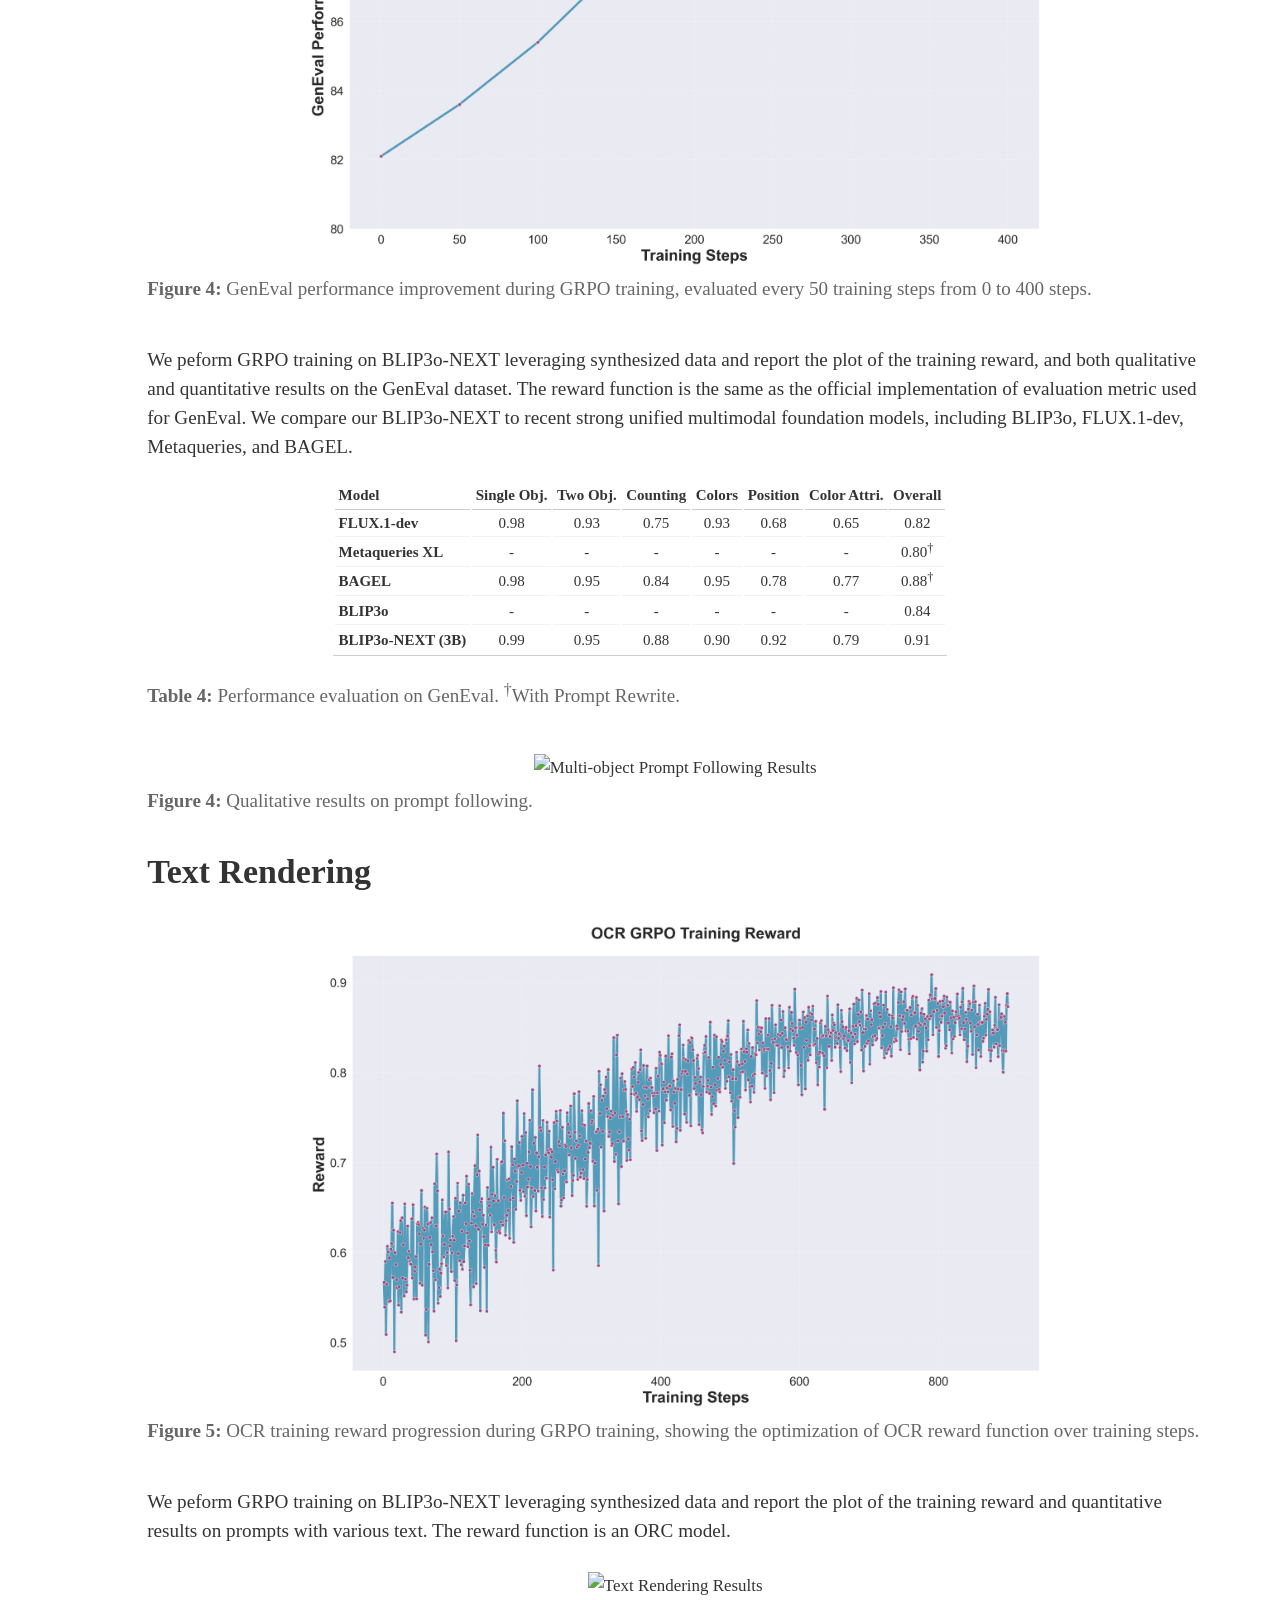
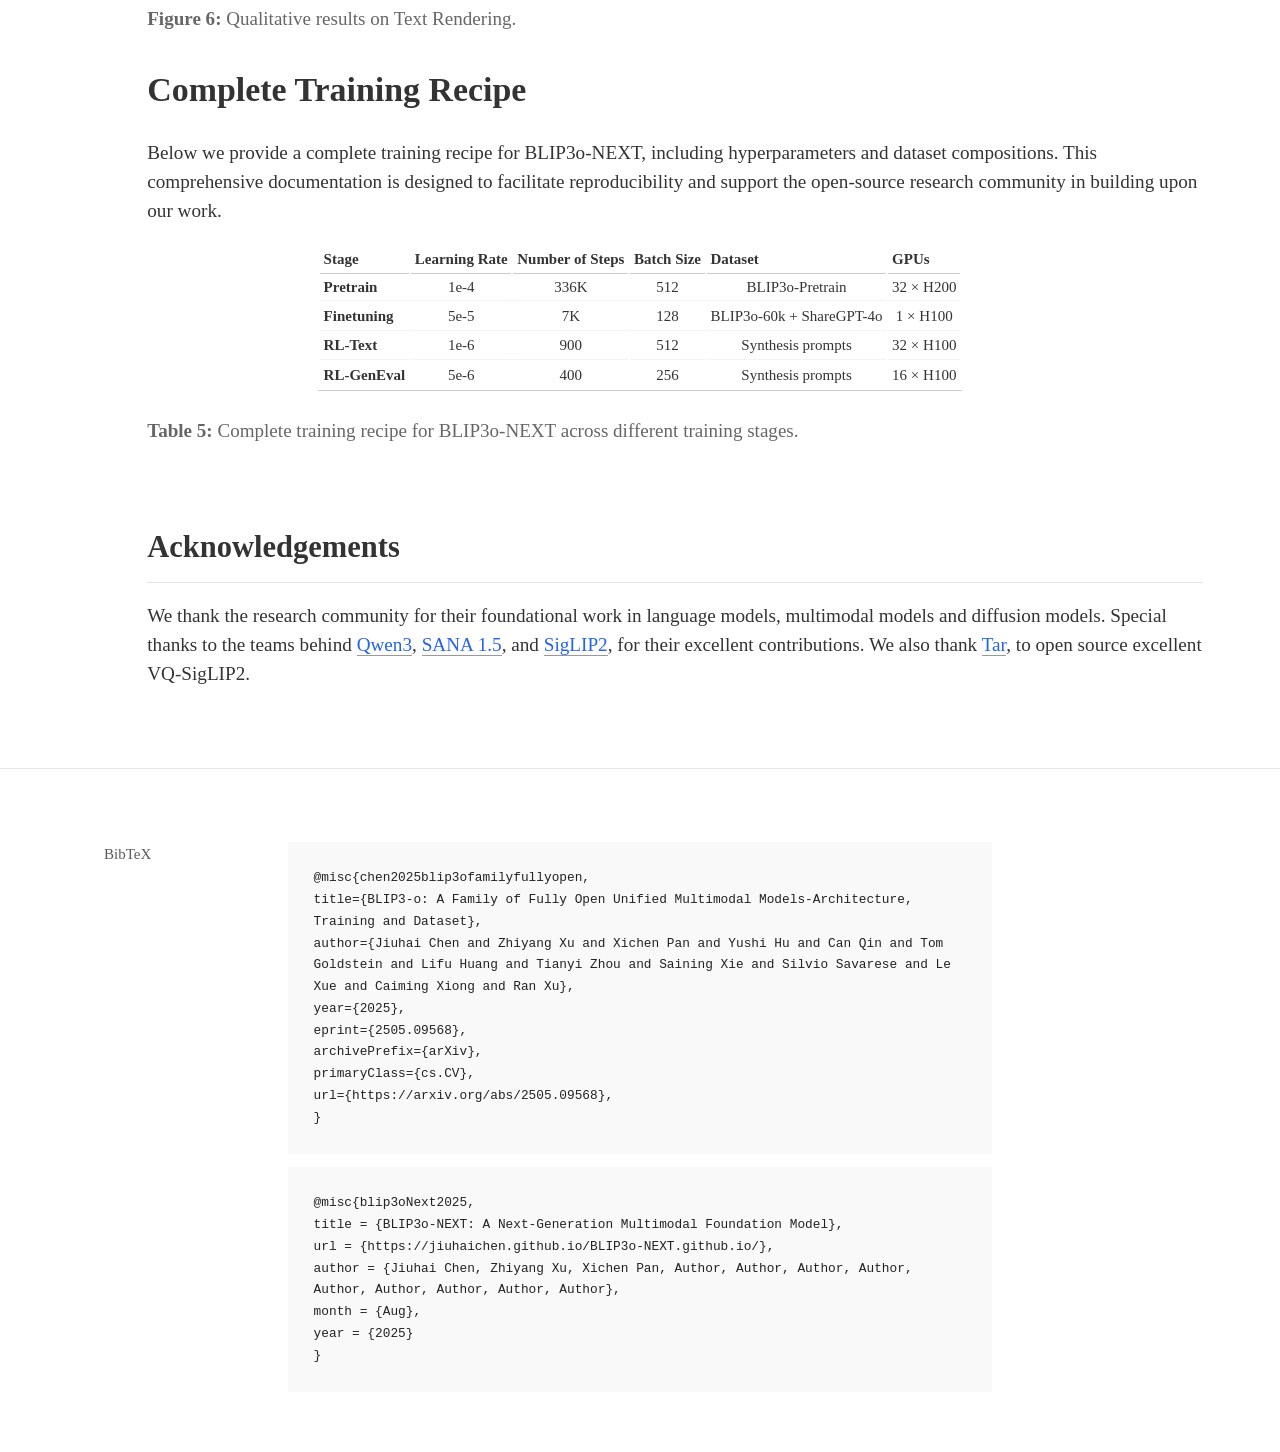
==== commit 5b795d24: "Update index.html" ====
--- a/index.html
+++ b/index.html
@@ -151,13 +151,6 @@
                     <a href="" class="author-link" target="_blank">Ran Xu<sup>1</sup></a> &emsp;
                     <p></p>
                 </p>
-                <p>
-                    <a href="" class="author-link" target="_blank">Author<sup>1</sup></a> &emsp;&emsp;&emsp;
-                    <a href="" class="author-link" target="_blank">Author<sup>1</sup></a> &emsp;&emsp;&emsp;
-                    <a href="" class="author-link" target="_blank">Author<sup>1</sup></a> &emsp;&emsp;&emsp;
-                    <a href="" class="author-link" target="_blank">Author<sup>1</sup></a> &emsp;
-                    <p></p>
-                </p>
                 <p style="text-align: center;">
                     <a href="https://ai.meta.com/" class="affiliation-link" target="_blank"><sup>1</sup>Salesforce Research</a> &emsp;
                     <a href="https://ai.meta.com/" class="affiliation-link" target="_blank"><sup>2</sup>Virginia Tech</a> &emsp;
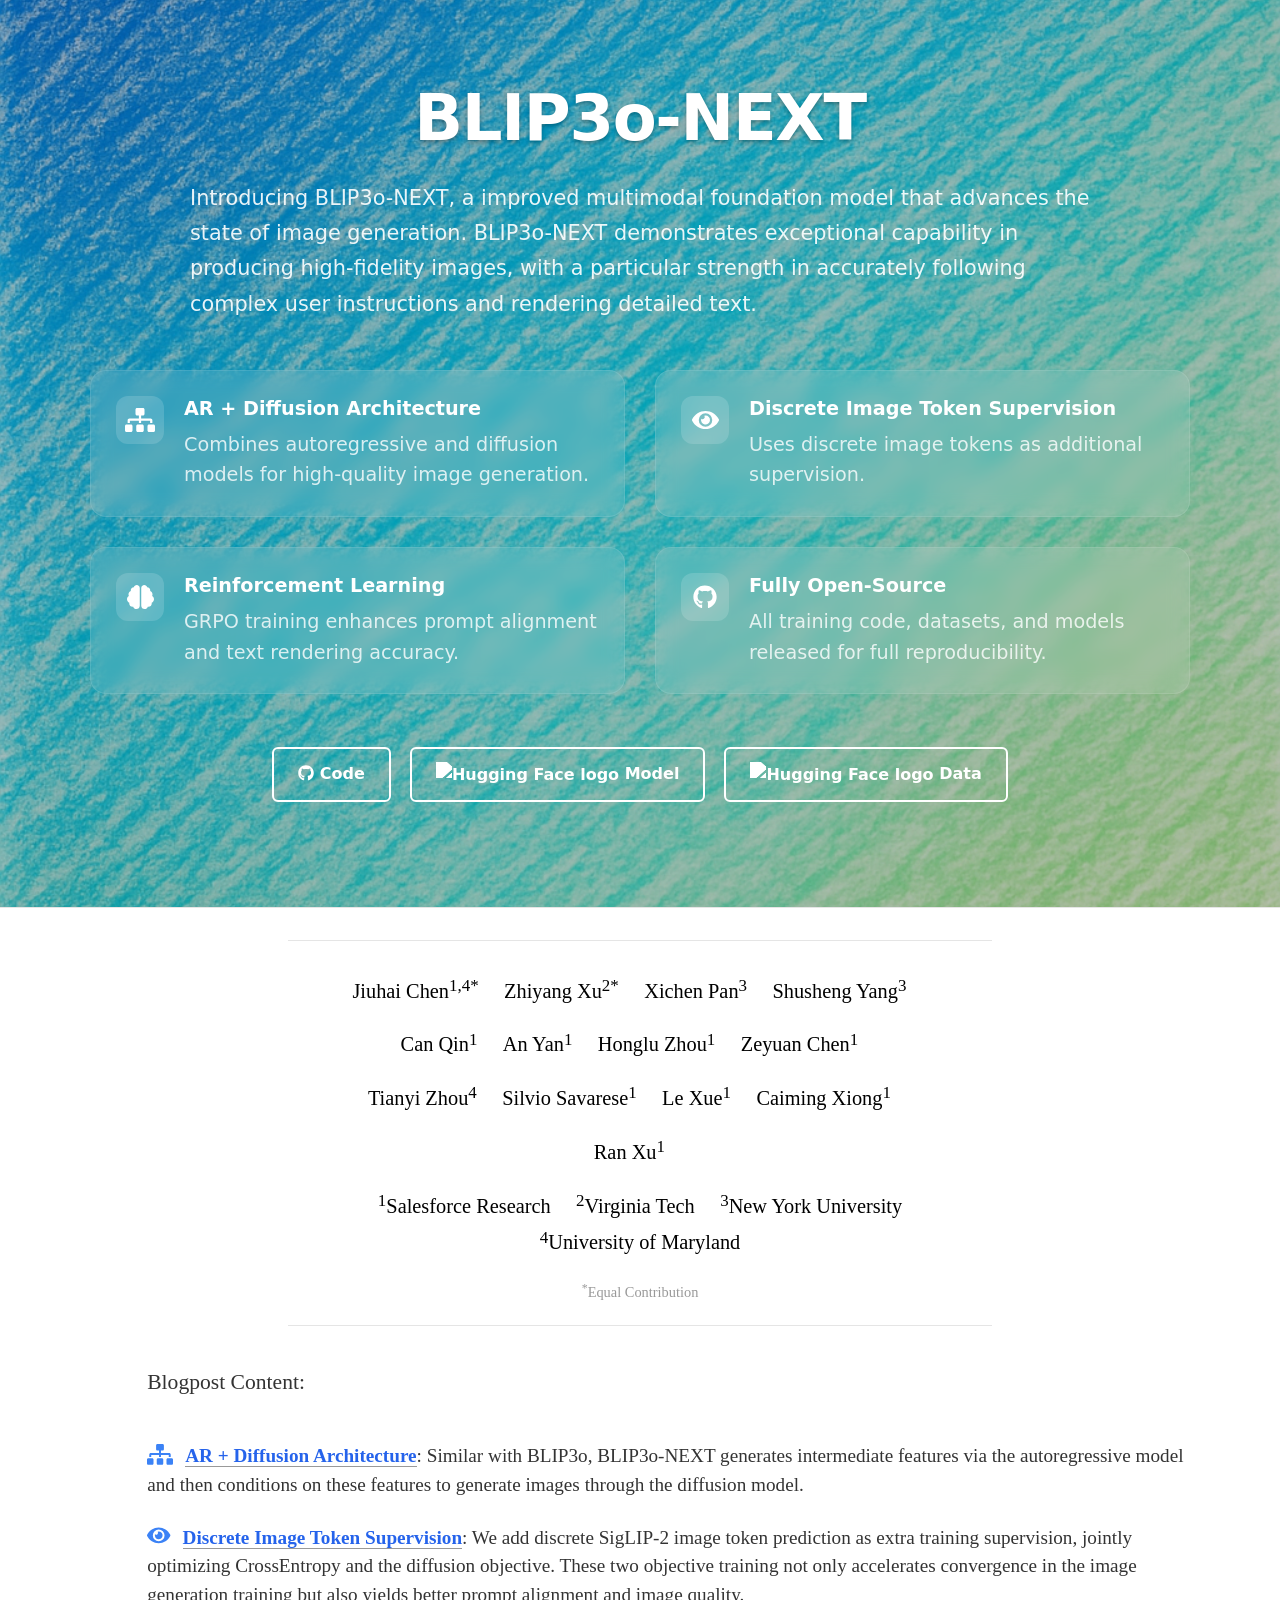
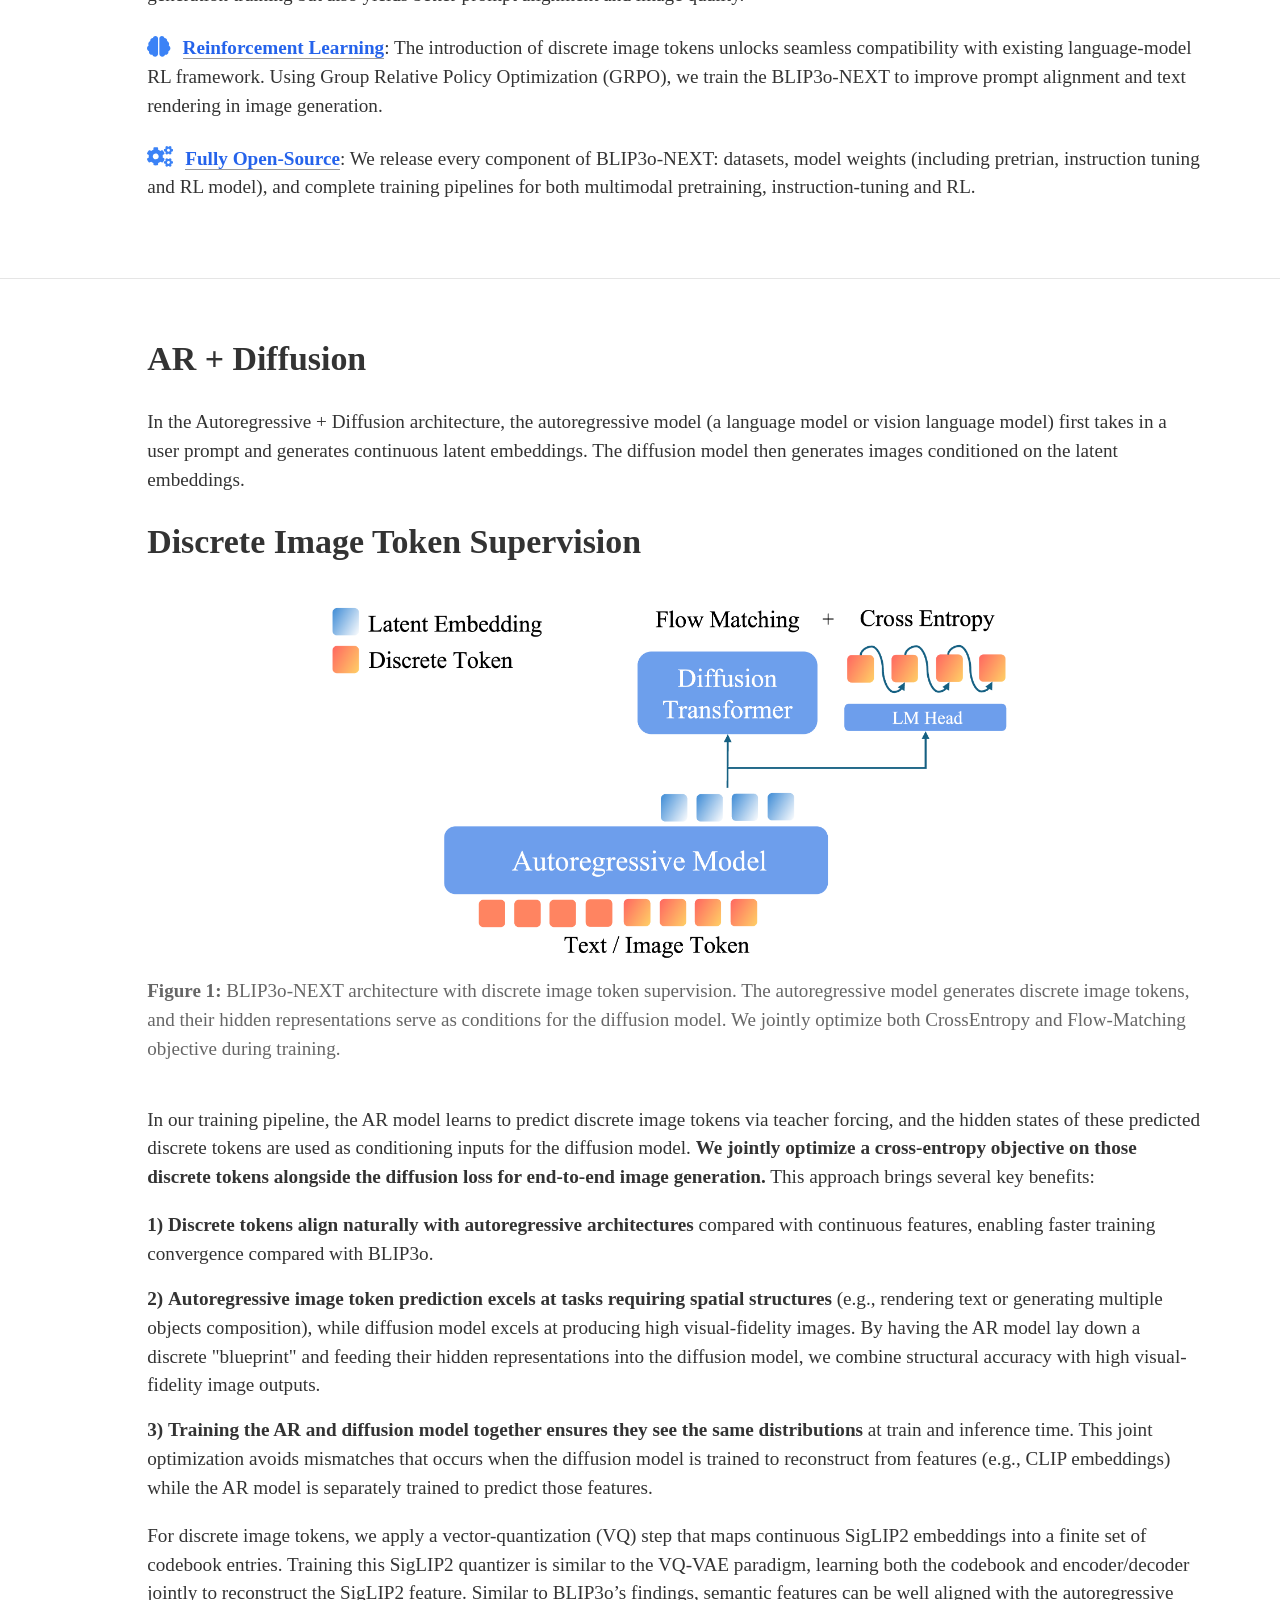
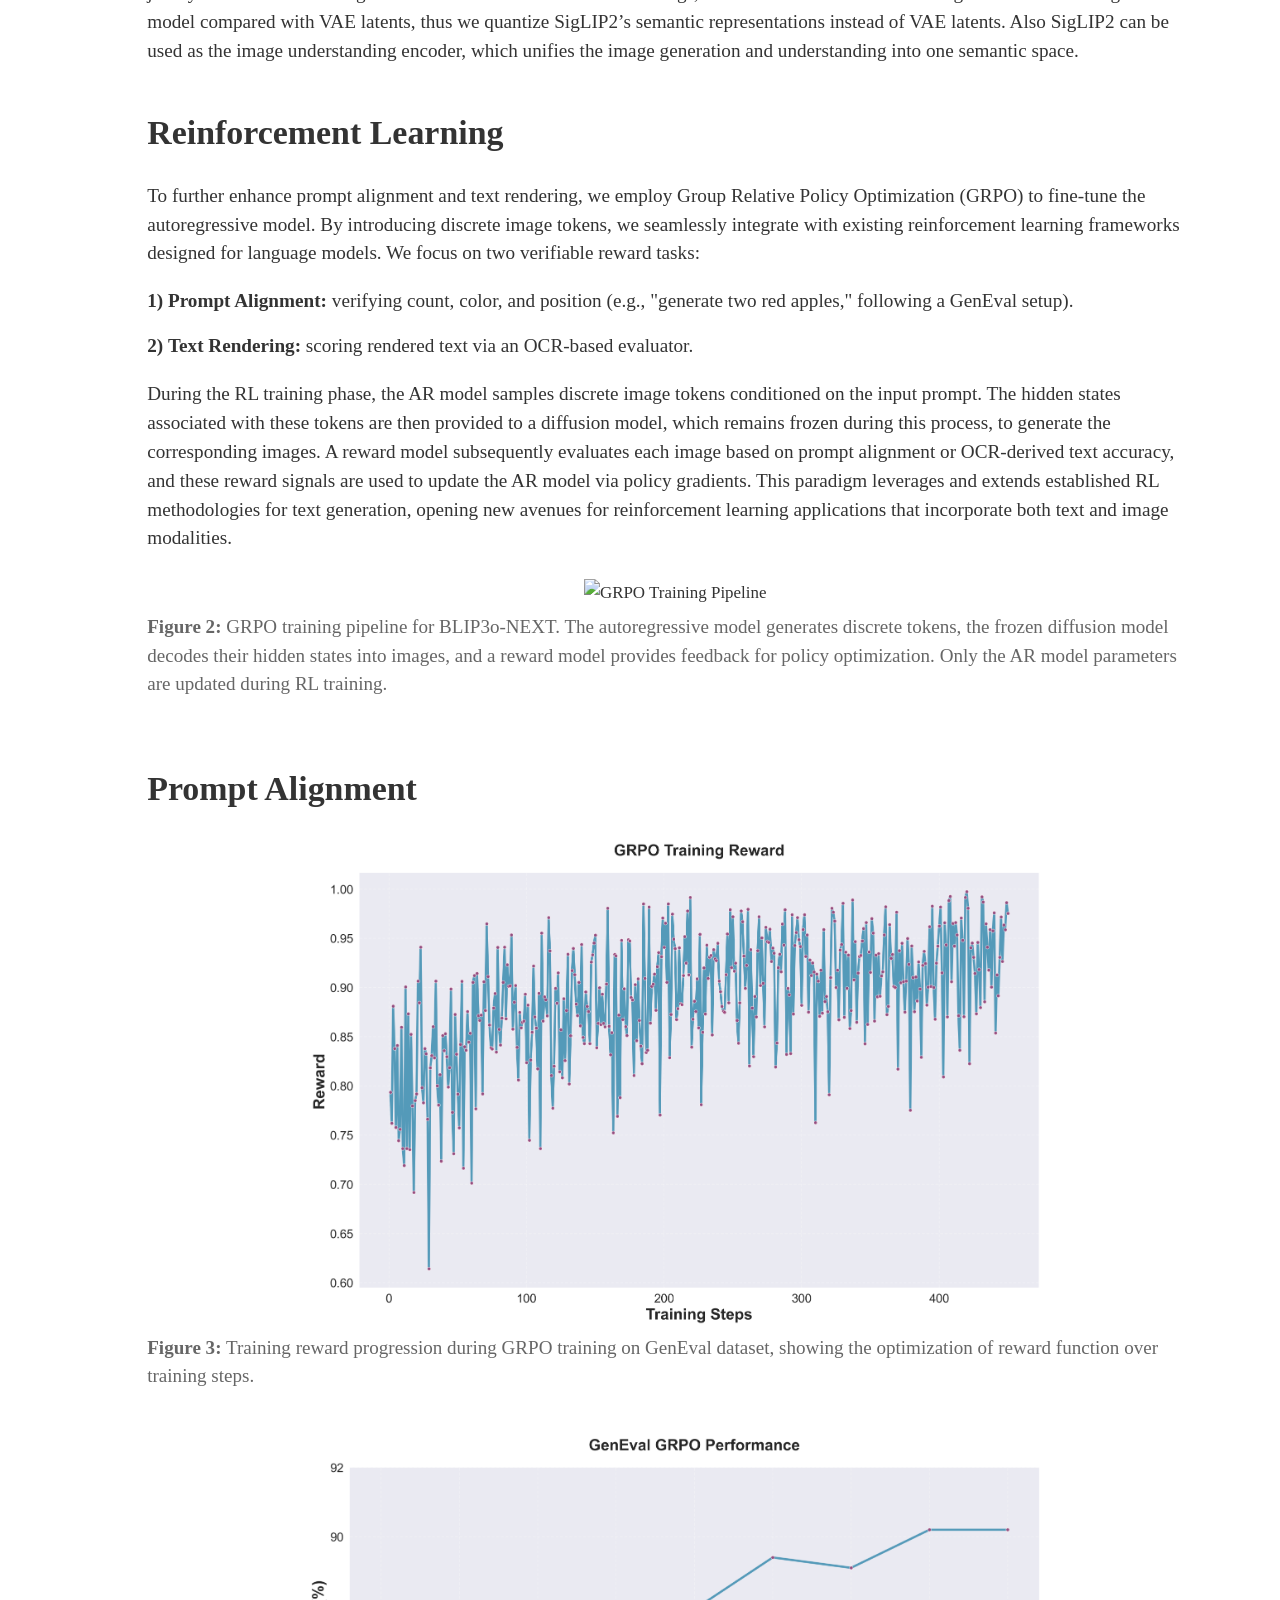
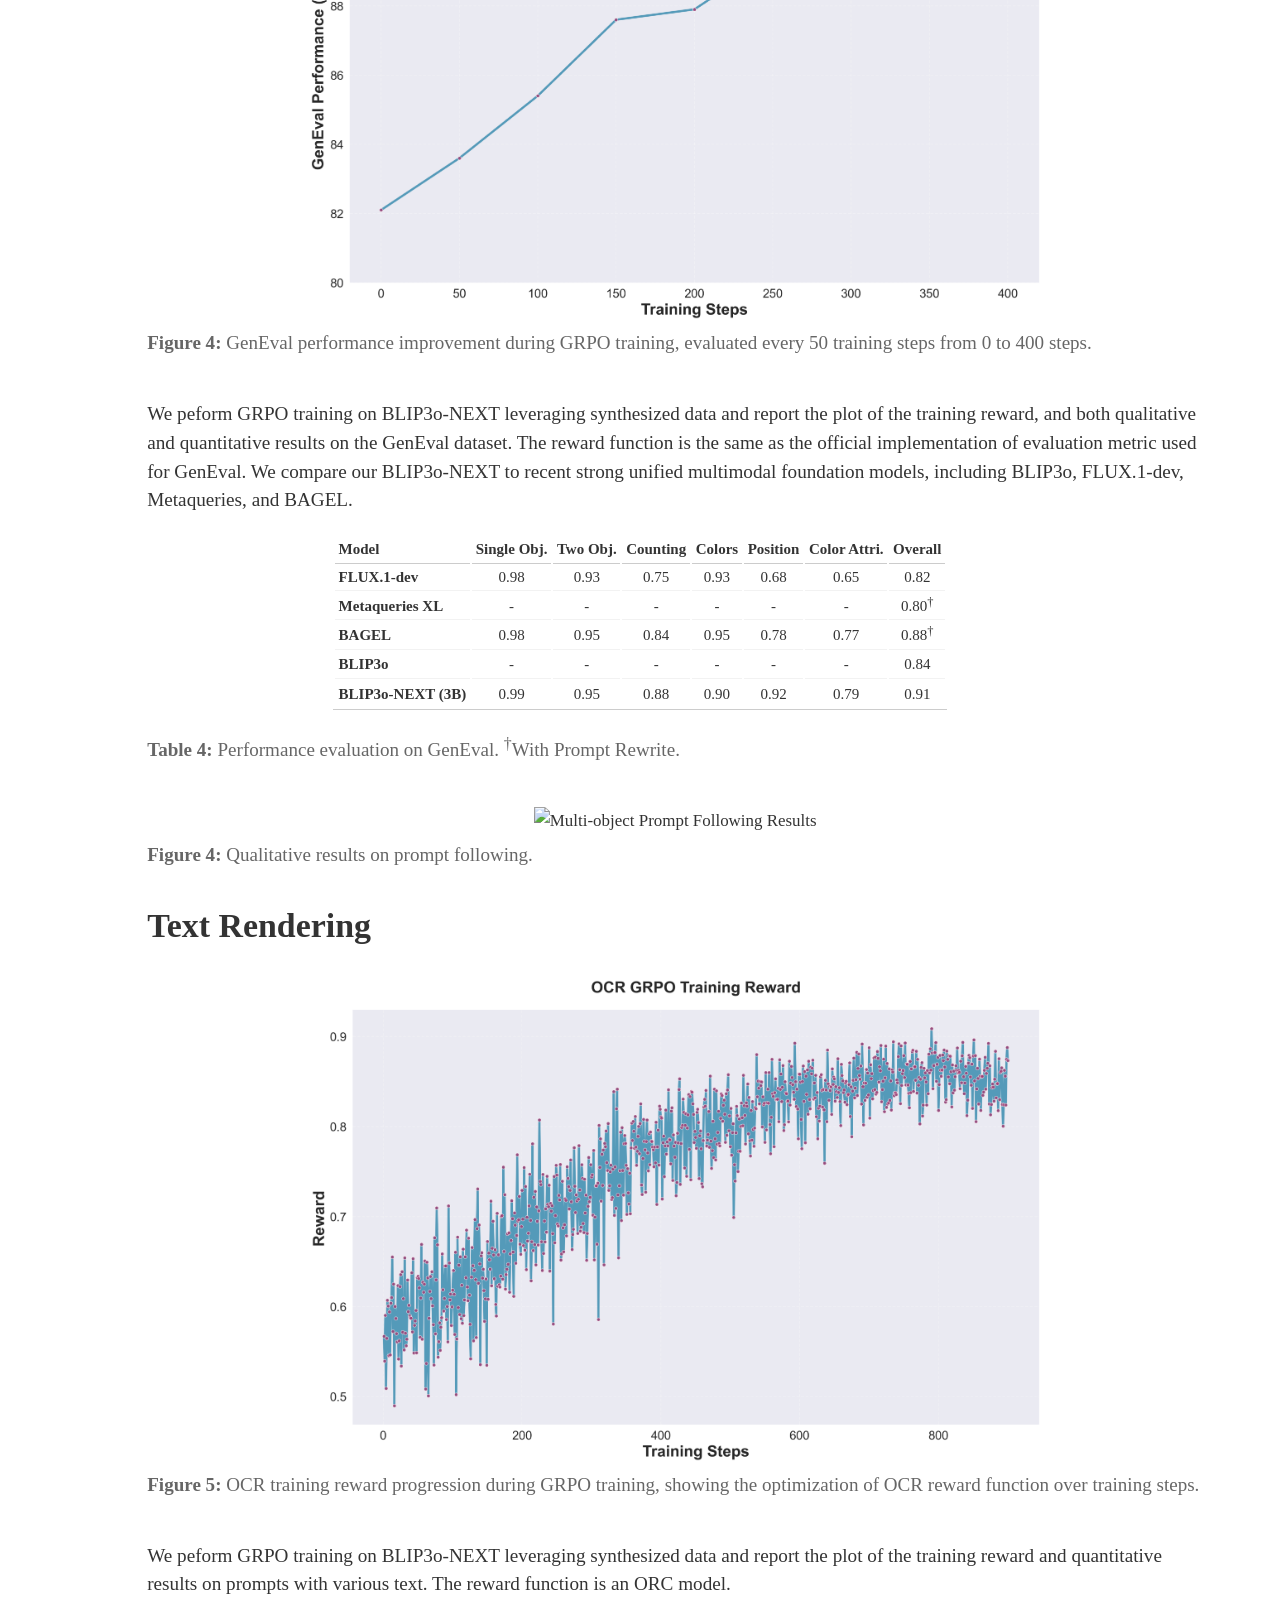
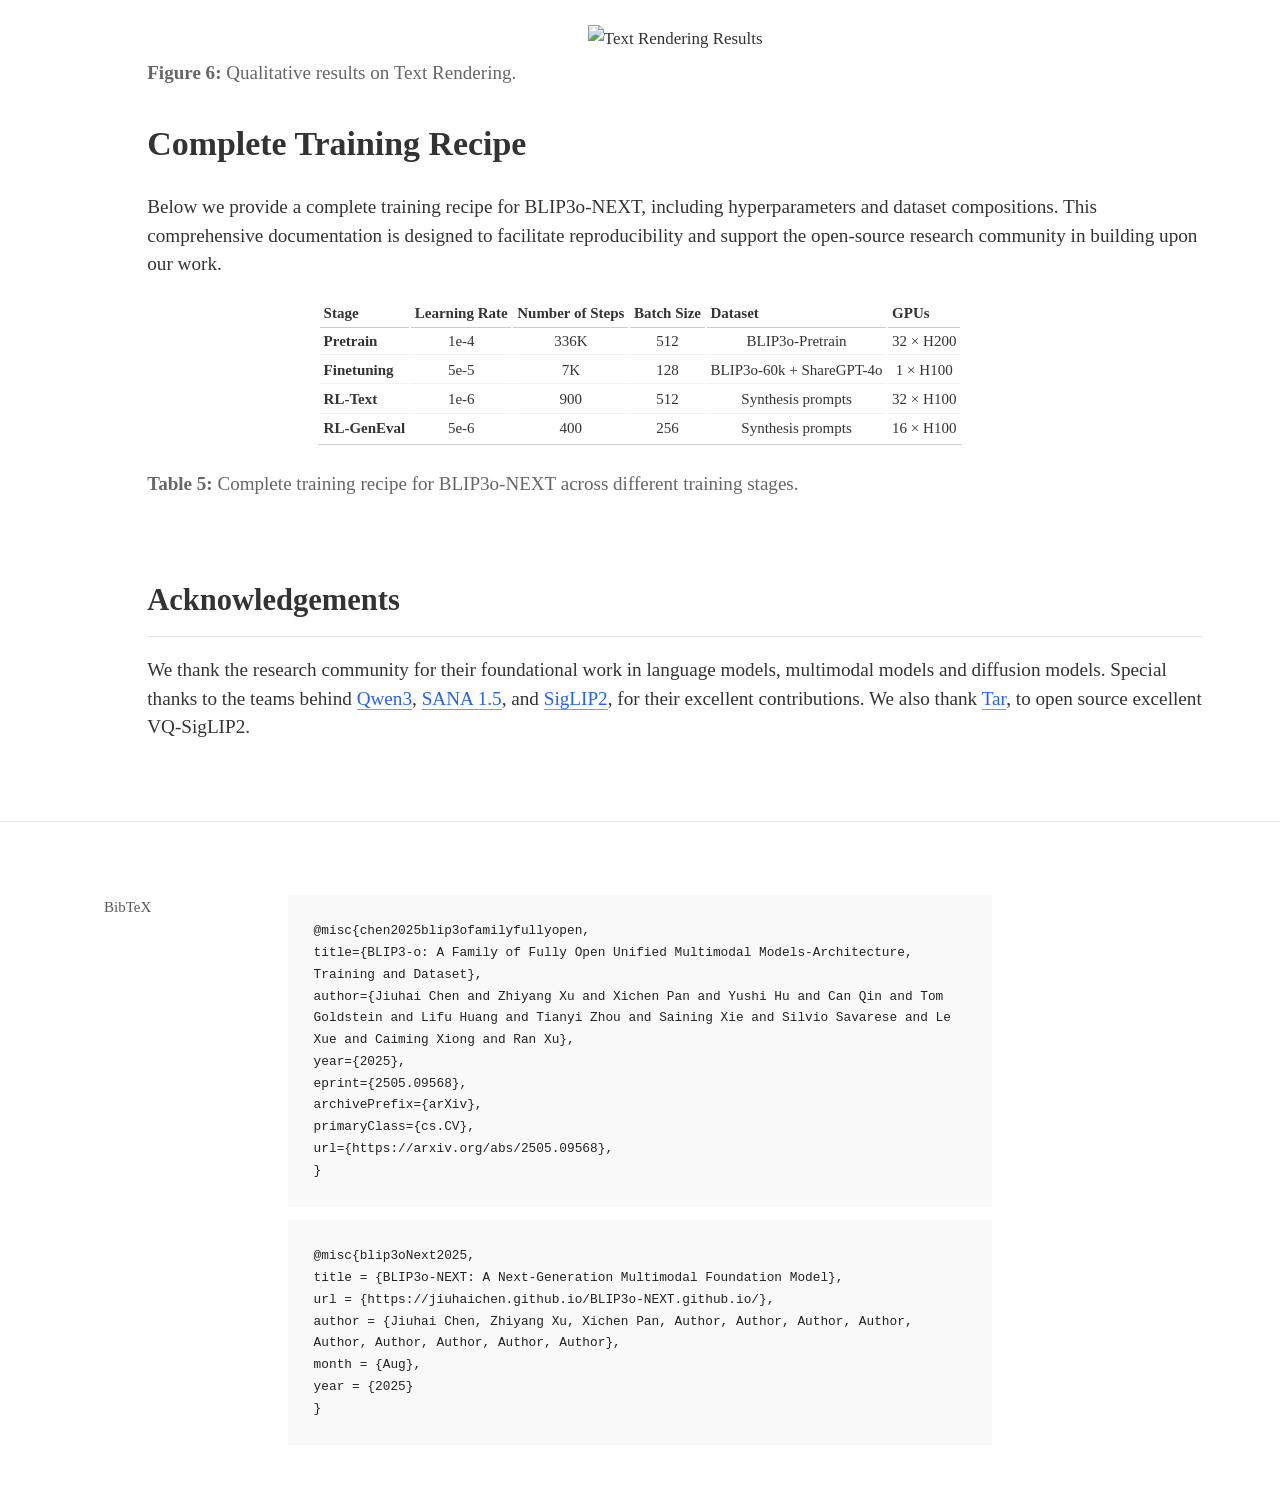
==== commit 64f0bb1f: "Update index.html" ====
--- a/index.html
+++ b/index.html
@@ -134,20 +134,23 @@
                     <a href="https://scholar.google.com/citations?user=Qcshi8UAAAAJ&hl=en" class="author-link" target="_blank">Zhiyang Xu<sup>2*</sup></a> &emsp;
                     <a href="https://xichenpan.com/" class="author-link" target="_blank">Xichen Pan<sup>3</sup></a> &emsp;
                     <a href="https://scholar.google.com/citations?user=v6dmW5cntoMC" class="author-link" target="_blank">Shusheng Yang<sup>3</sup></a> &emsp;
+                    <p></p>
+                </p>
+                <p>
                     <a href="" class="author-link" target="_blank">Can Qin<sup>1</sup></a> &emsp;
-                    <p></p>
-                </p>
-                <p>
                     <a href="" class="author-link" target="_blank">An Yan<sup>1</sup></a> &emsp;
                     <a href="" class="author-link" target="_blank">Honglu Zhou<sup>1</sup></a> &emsp;
                     <a href="" class="author-link" target="_blank">Zeyuan Chen<sup>1</sup></a> &emsp;
+                    <p></p>
+                </p>
+                <p>
                     <a href="" class="author-link" target="_blank">Tianyi Zhou<sup>4</sup></a> &emsp;
-                    <p></p>
-                </p>
-                <p>
                     <a href="" class="author-link" target="_blank">Silvio Savarese<sup>1</sup></a> &emsp;
                     <a href="" class="author-link" target="_blank">Le Xue<sup>1</sup></a> &emsp;
                     <a href="" class="author-link" target="_blank">Caiming Xiong<sup>1</sup></a> &emsp;
+                    <p></p>
+                </p>
+                <p>
                     <a href="" class="author-link" target="_blank">Ran Xu<sup>1</sup></a> &emsp;
                     <p></p>
                 </p>
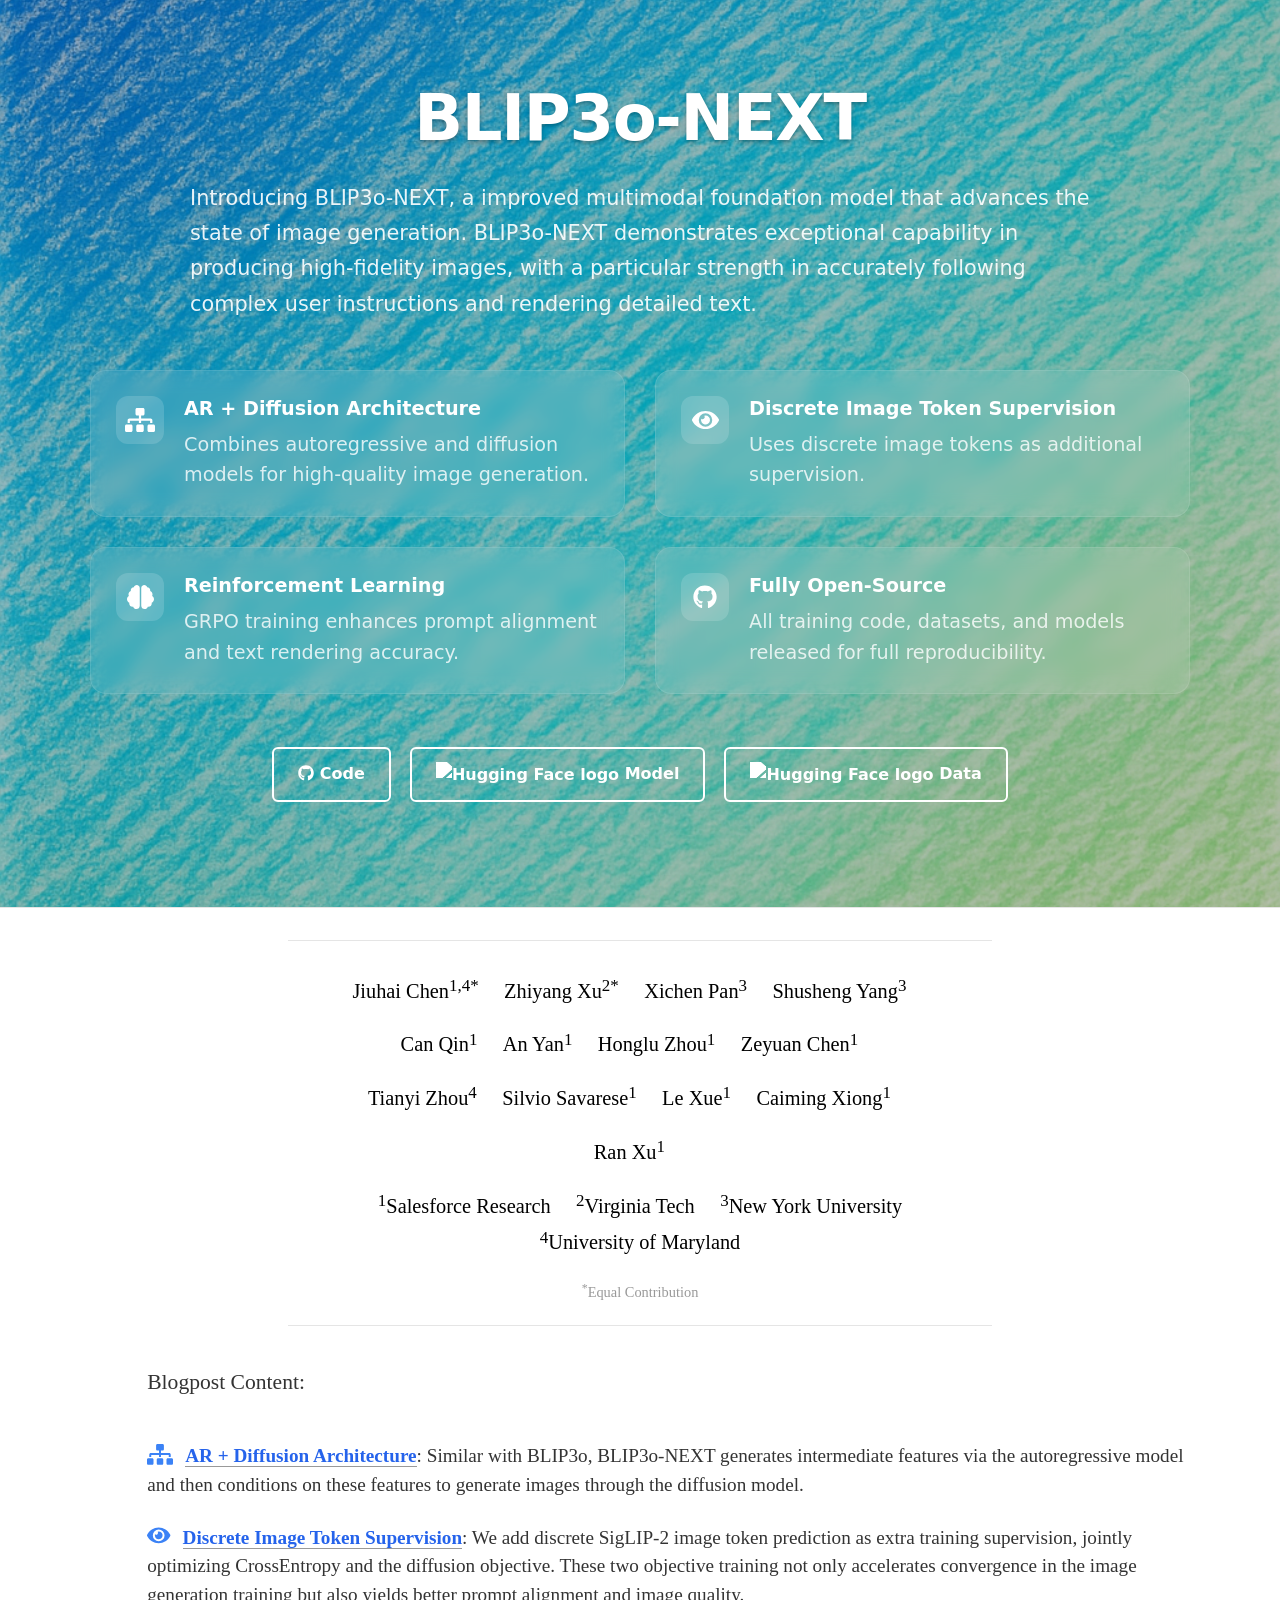
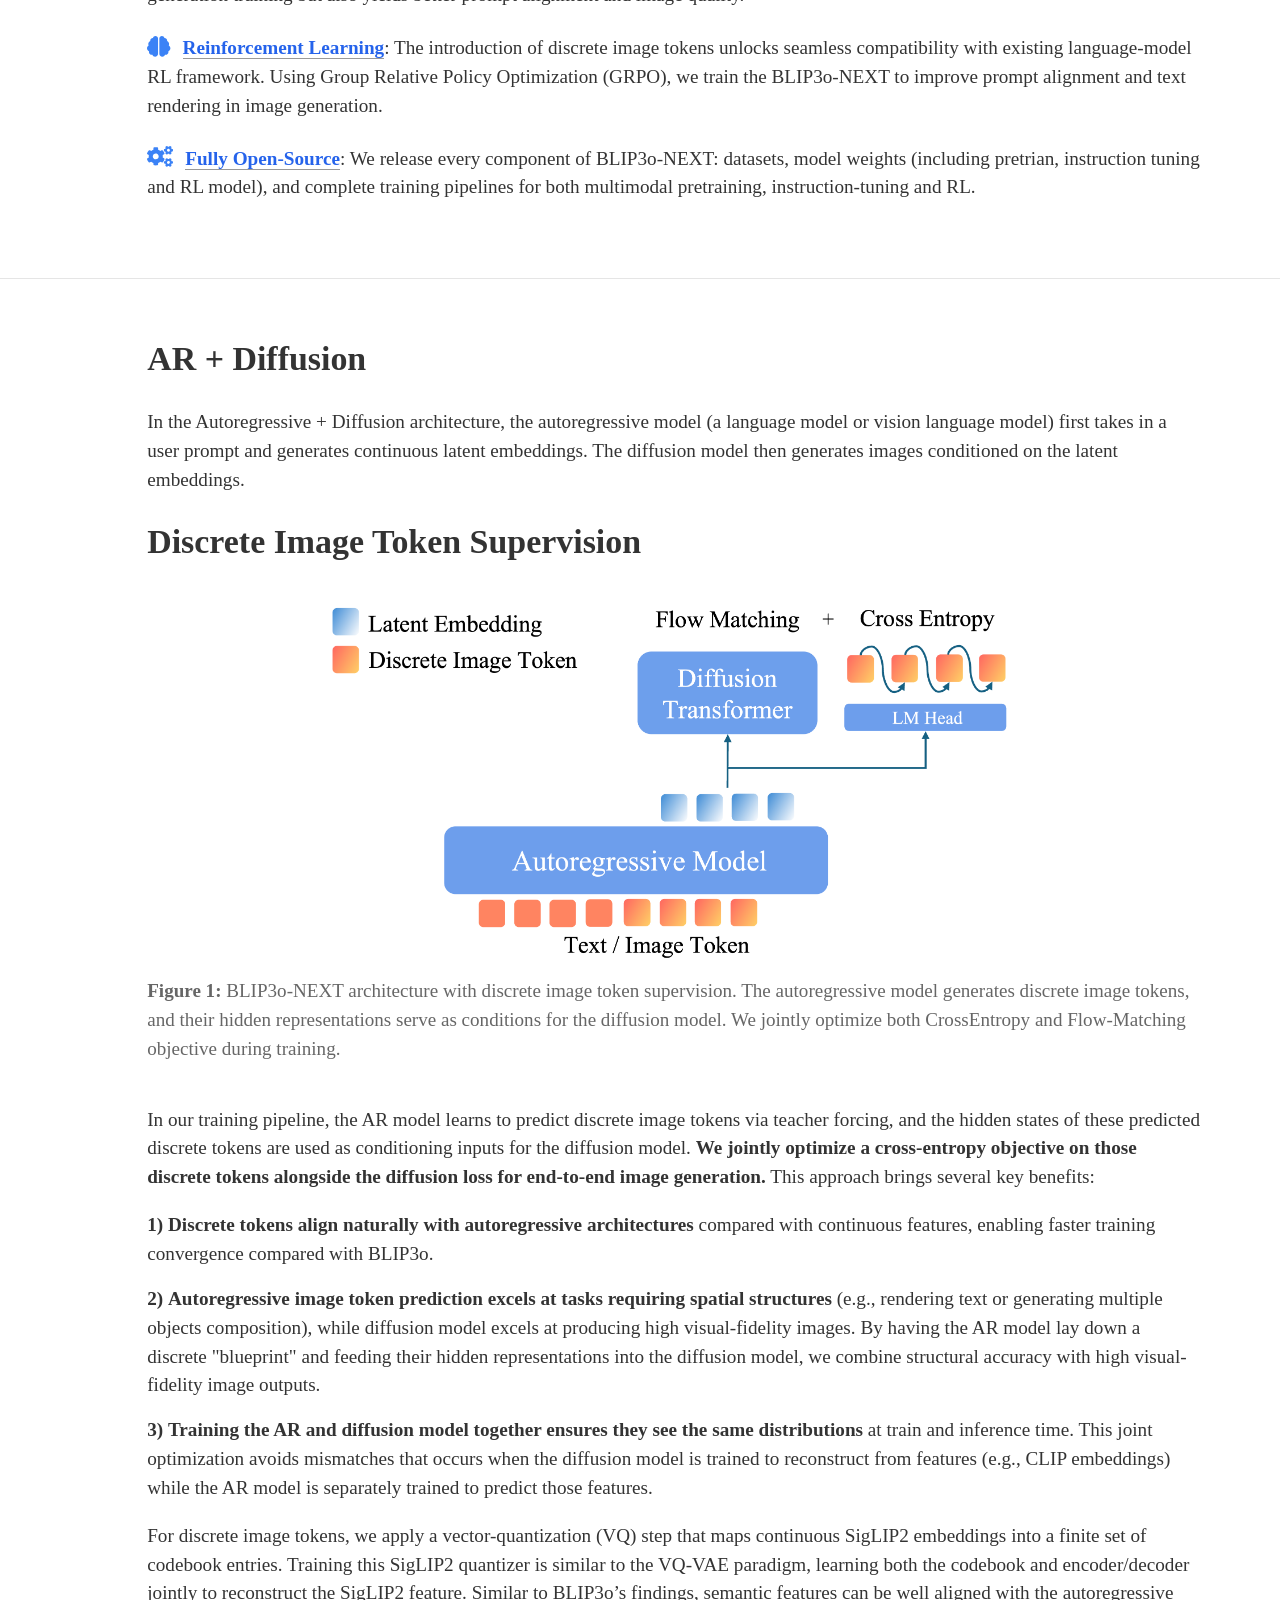
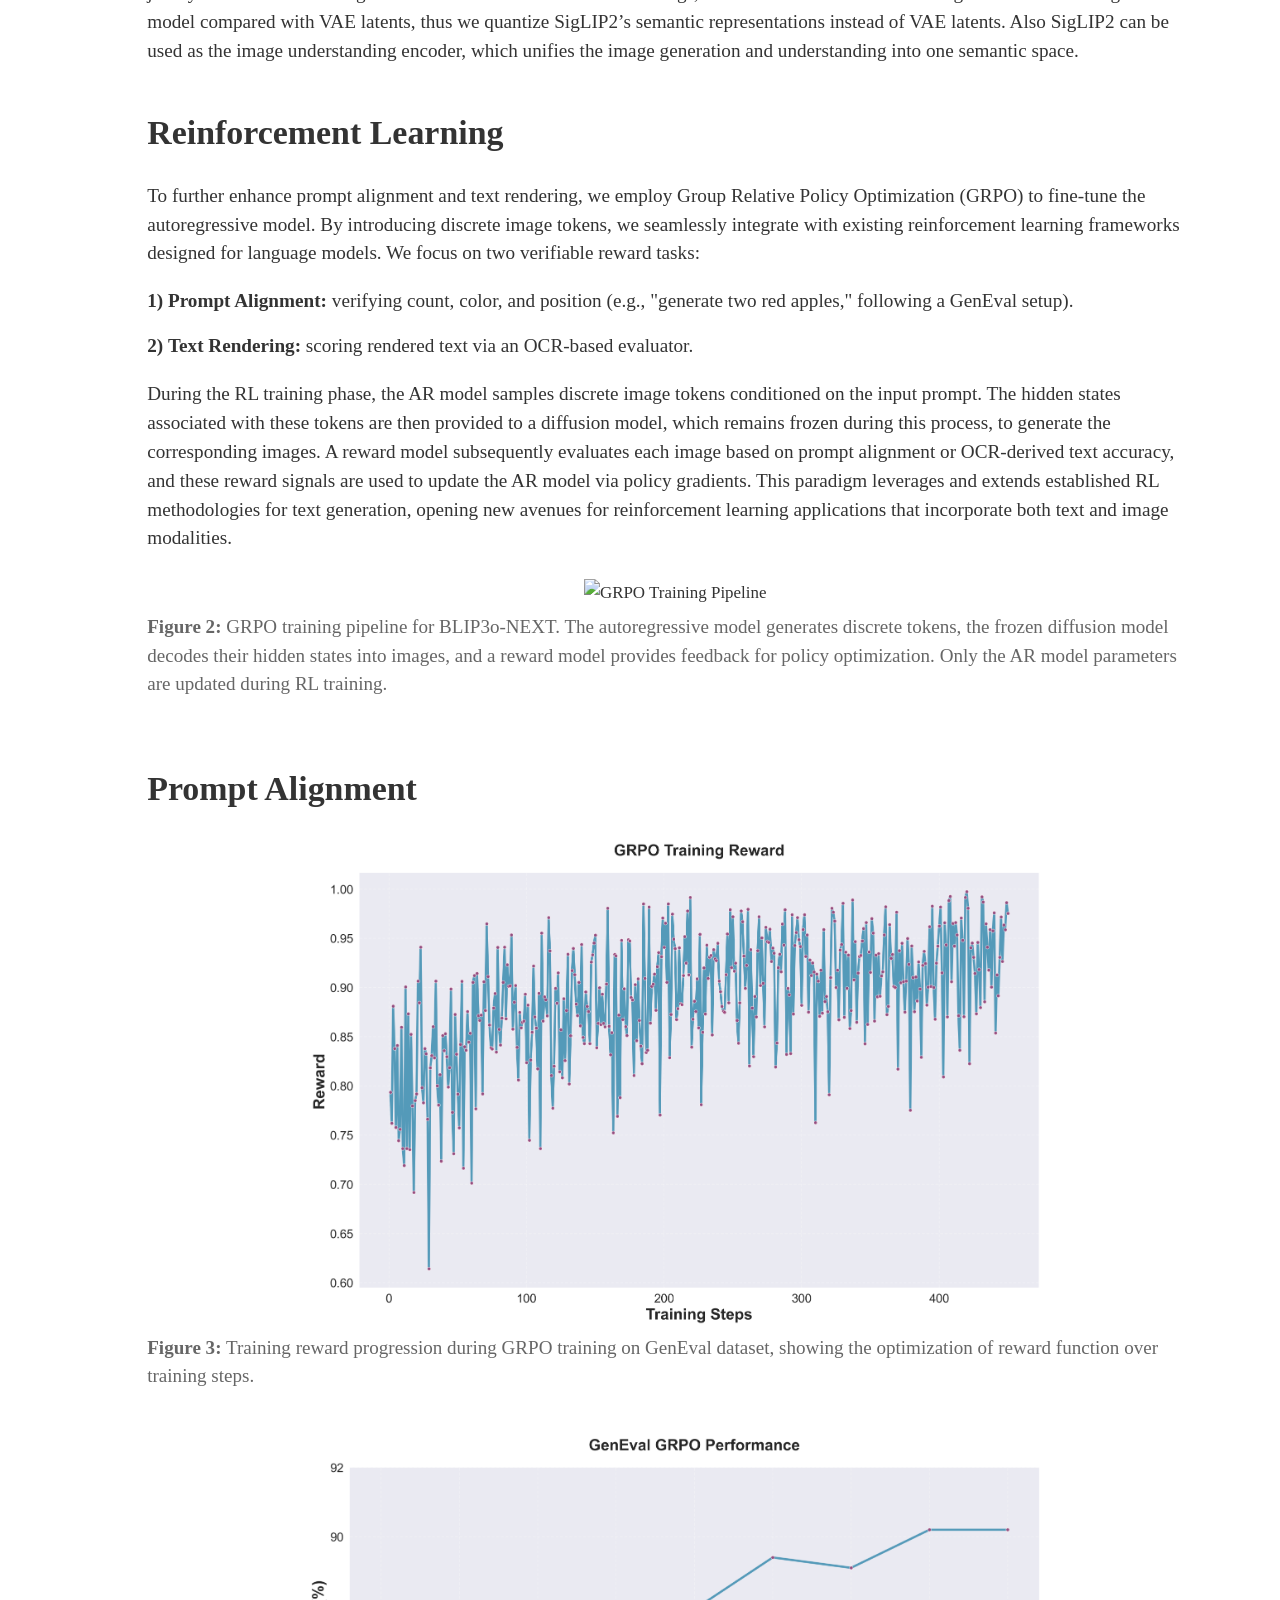
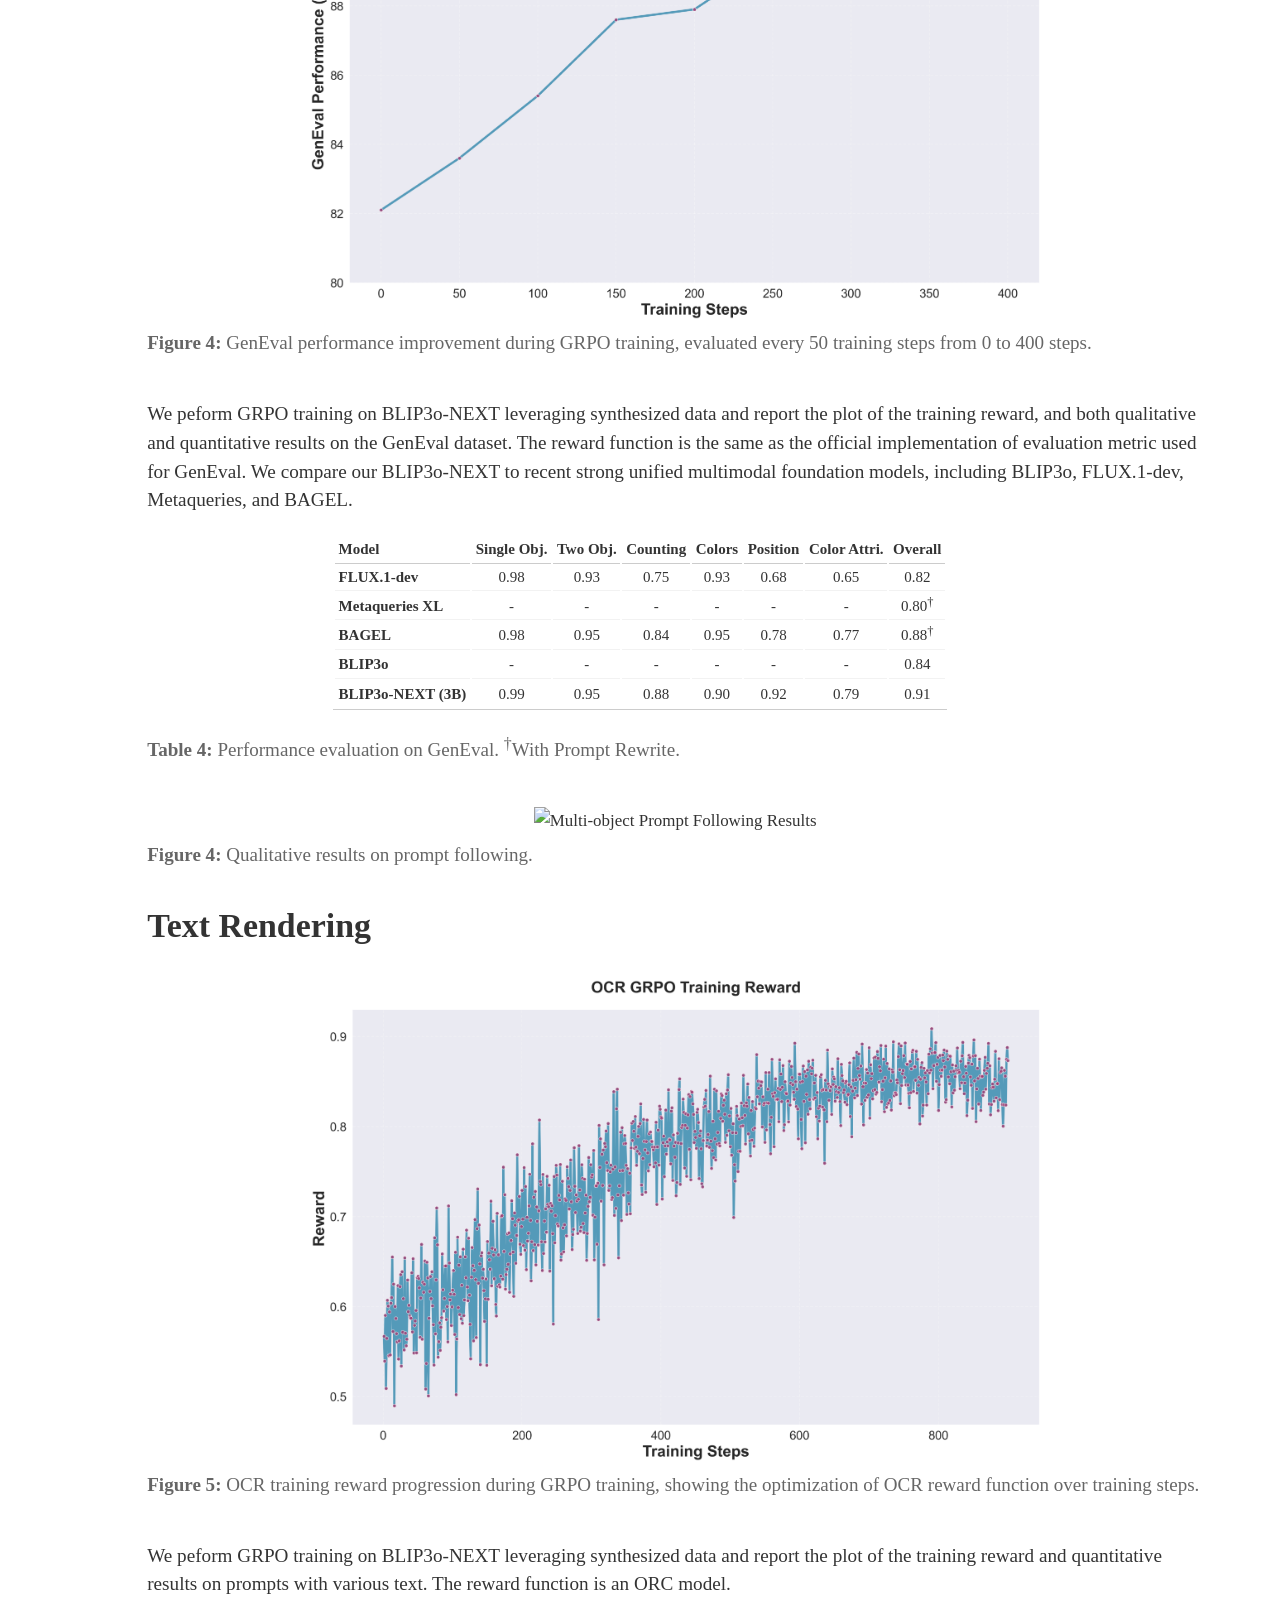
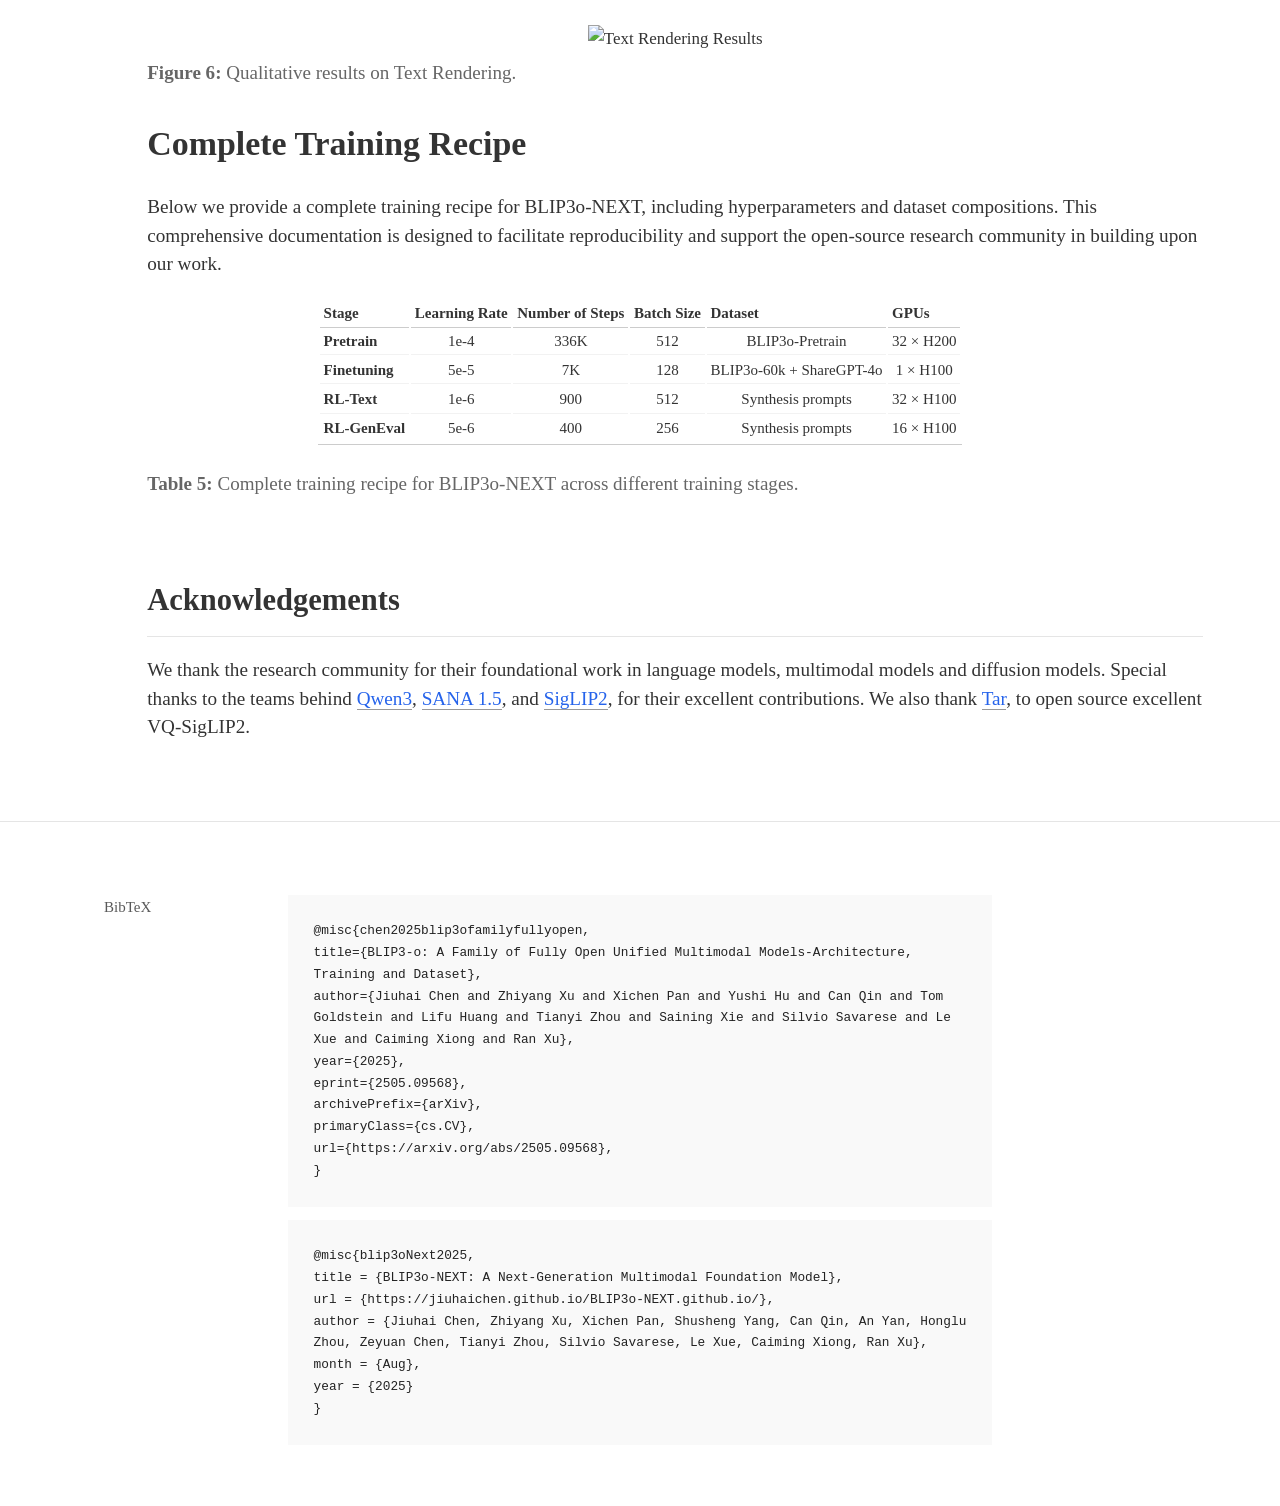
==== commit 1bf51ee8: "Update index.html" ====
--- a/index.html
+++ b/index.html
@@ -478,7 +478,7 @@
                 @misc{blip3oNext2025, <br>
                     title = {BLIP3o-NEXT: A Next-Generation Multimodal Foundation Model}, <br>
                     url = {https://jiuhaichen.github.io/BLIP3o-NEXT.github.io/}, <br>
-                    author = {Jiuhai Chen, Zhiyang Xu,  Xichen Pan, Author, Author, Author, Author, Author, Author, Author, Author, Author}, <br>
+                    author = {Jiuhai Chen, Zhiyang Xu,  Xichen Pan,  Shusheng Yang, Can Qin, An Yan, Honglu Zhou, Zeyuan Chen, Tianyi Zhou, Silvio Savarese, Le Xue,  Caiming Xiong, Ran Xu}, <br>
                     month = {Aug}, <br>
                     year = {2025} <br>
                 }
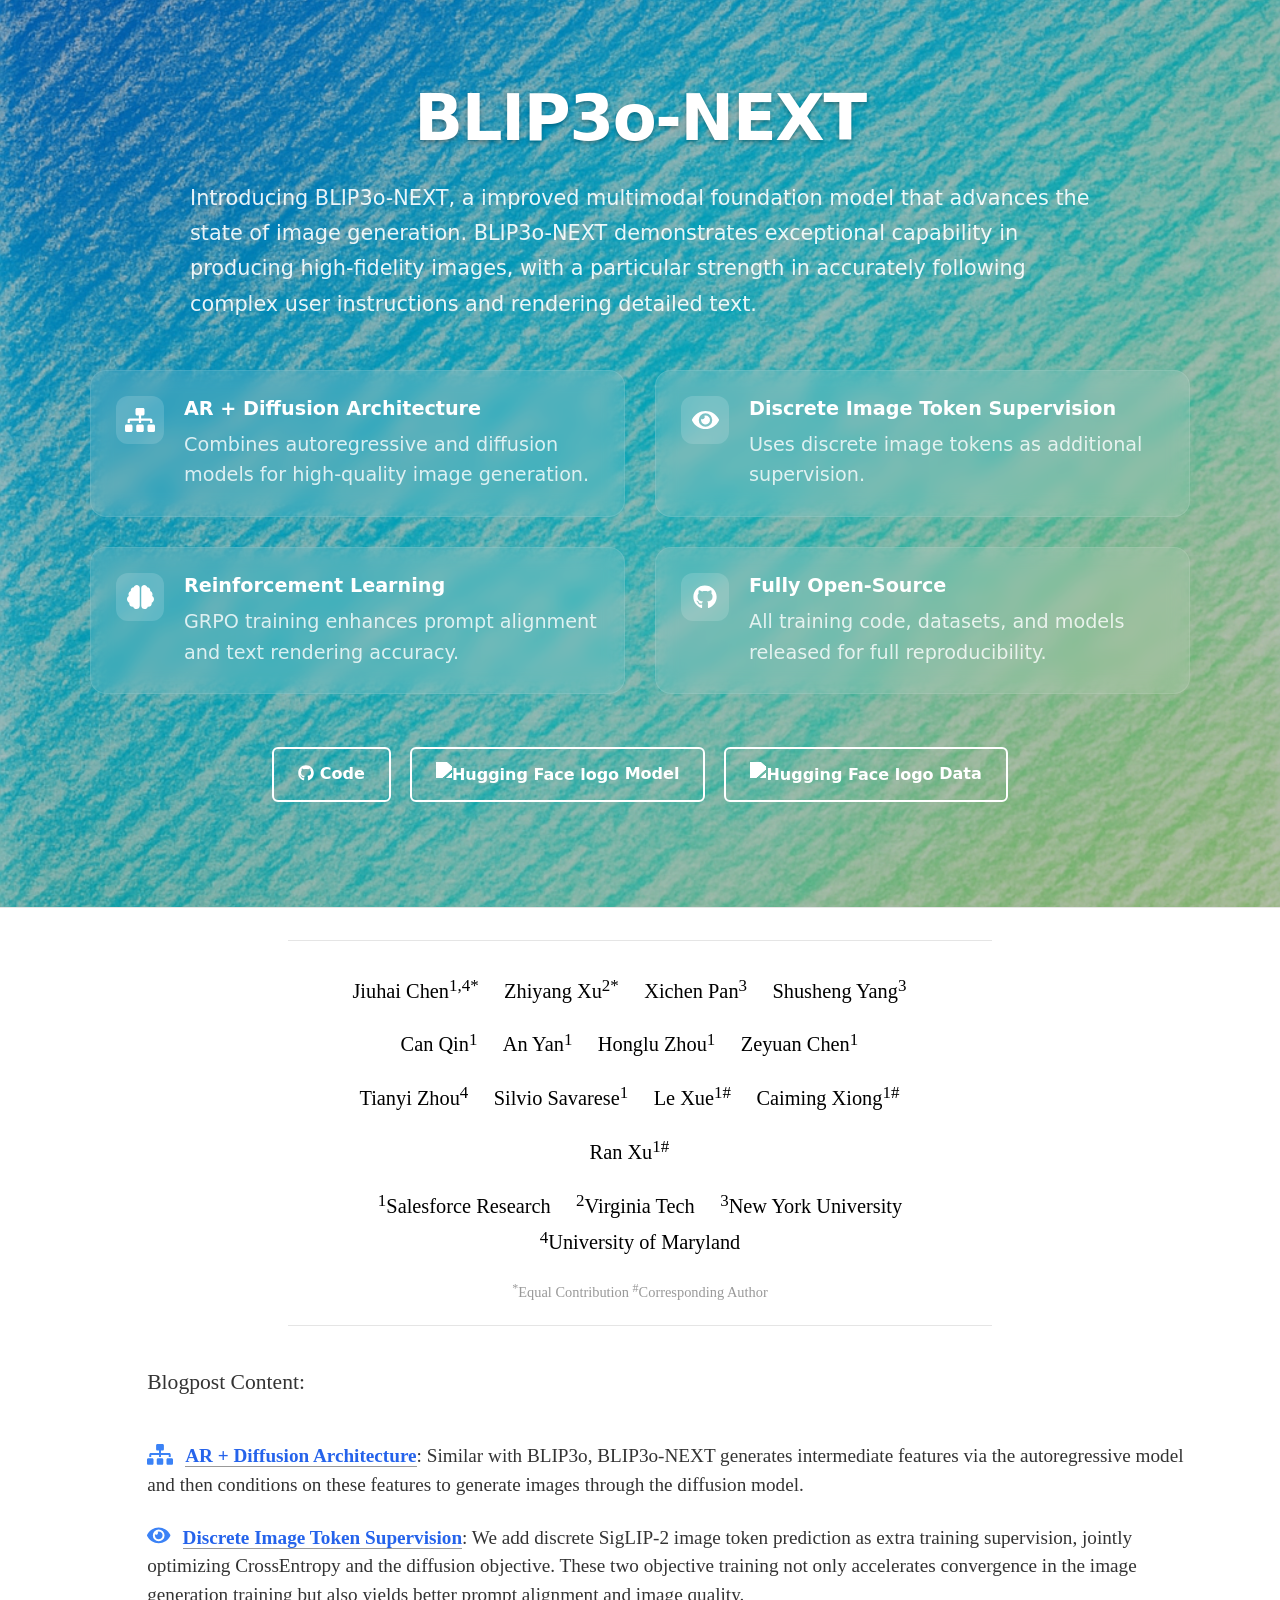
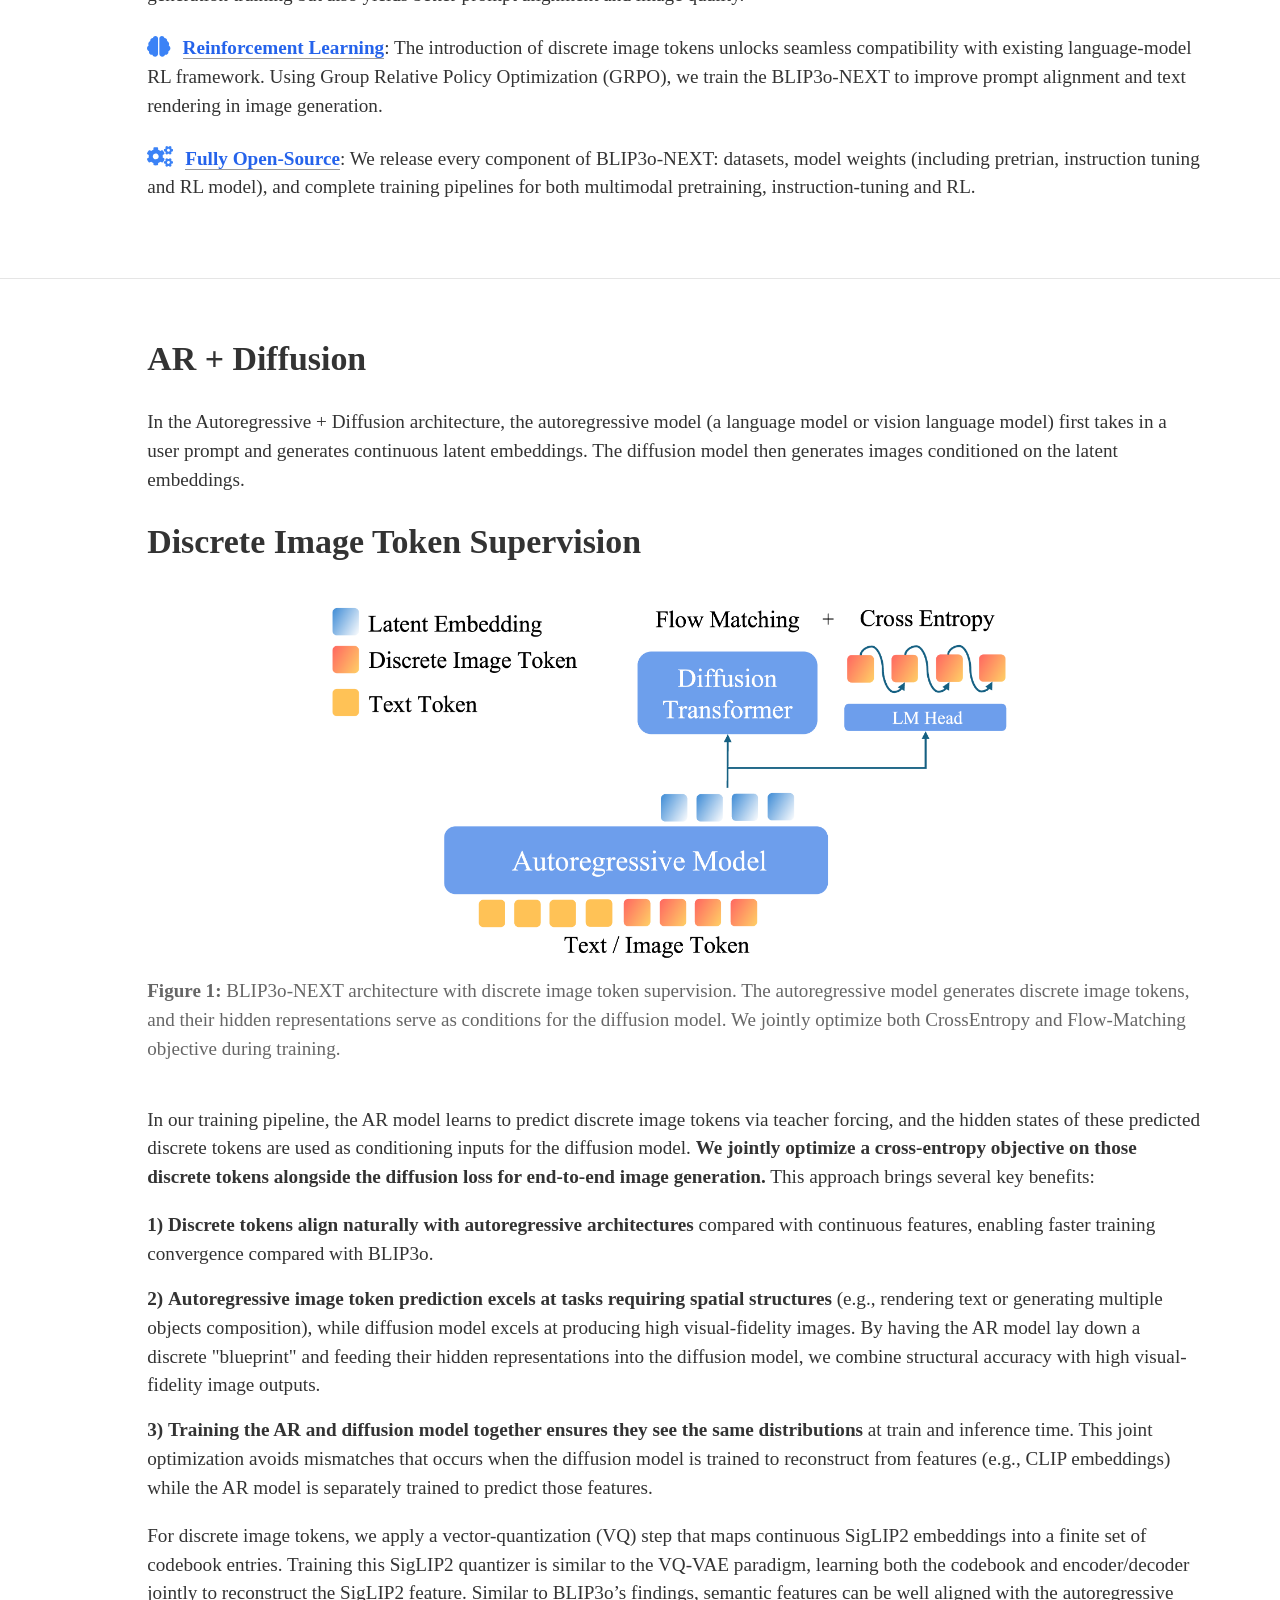
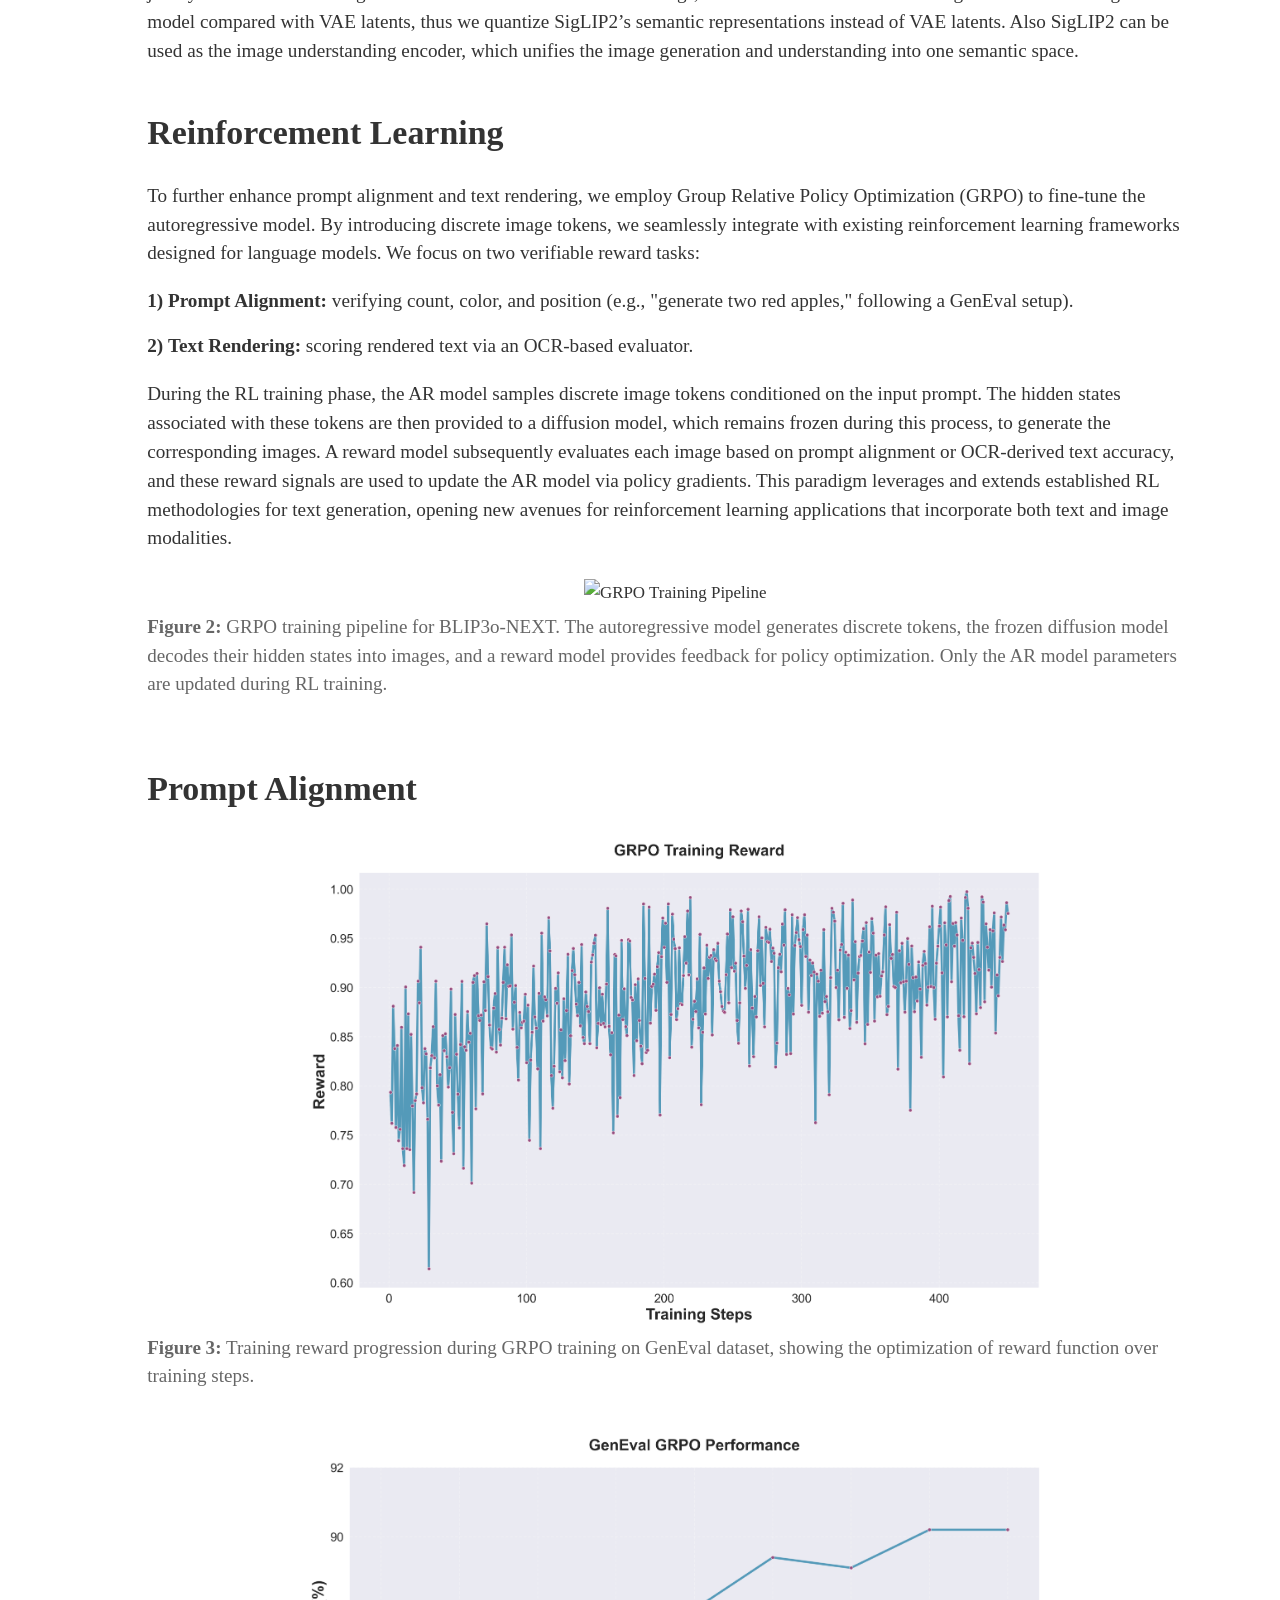
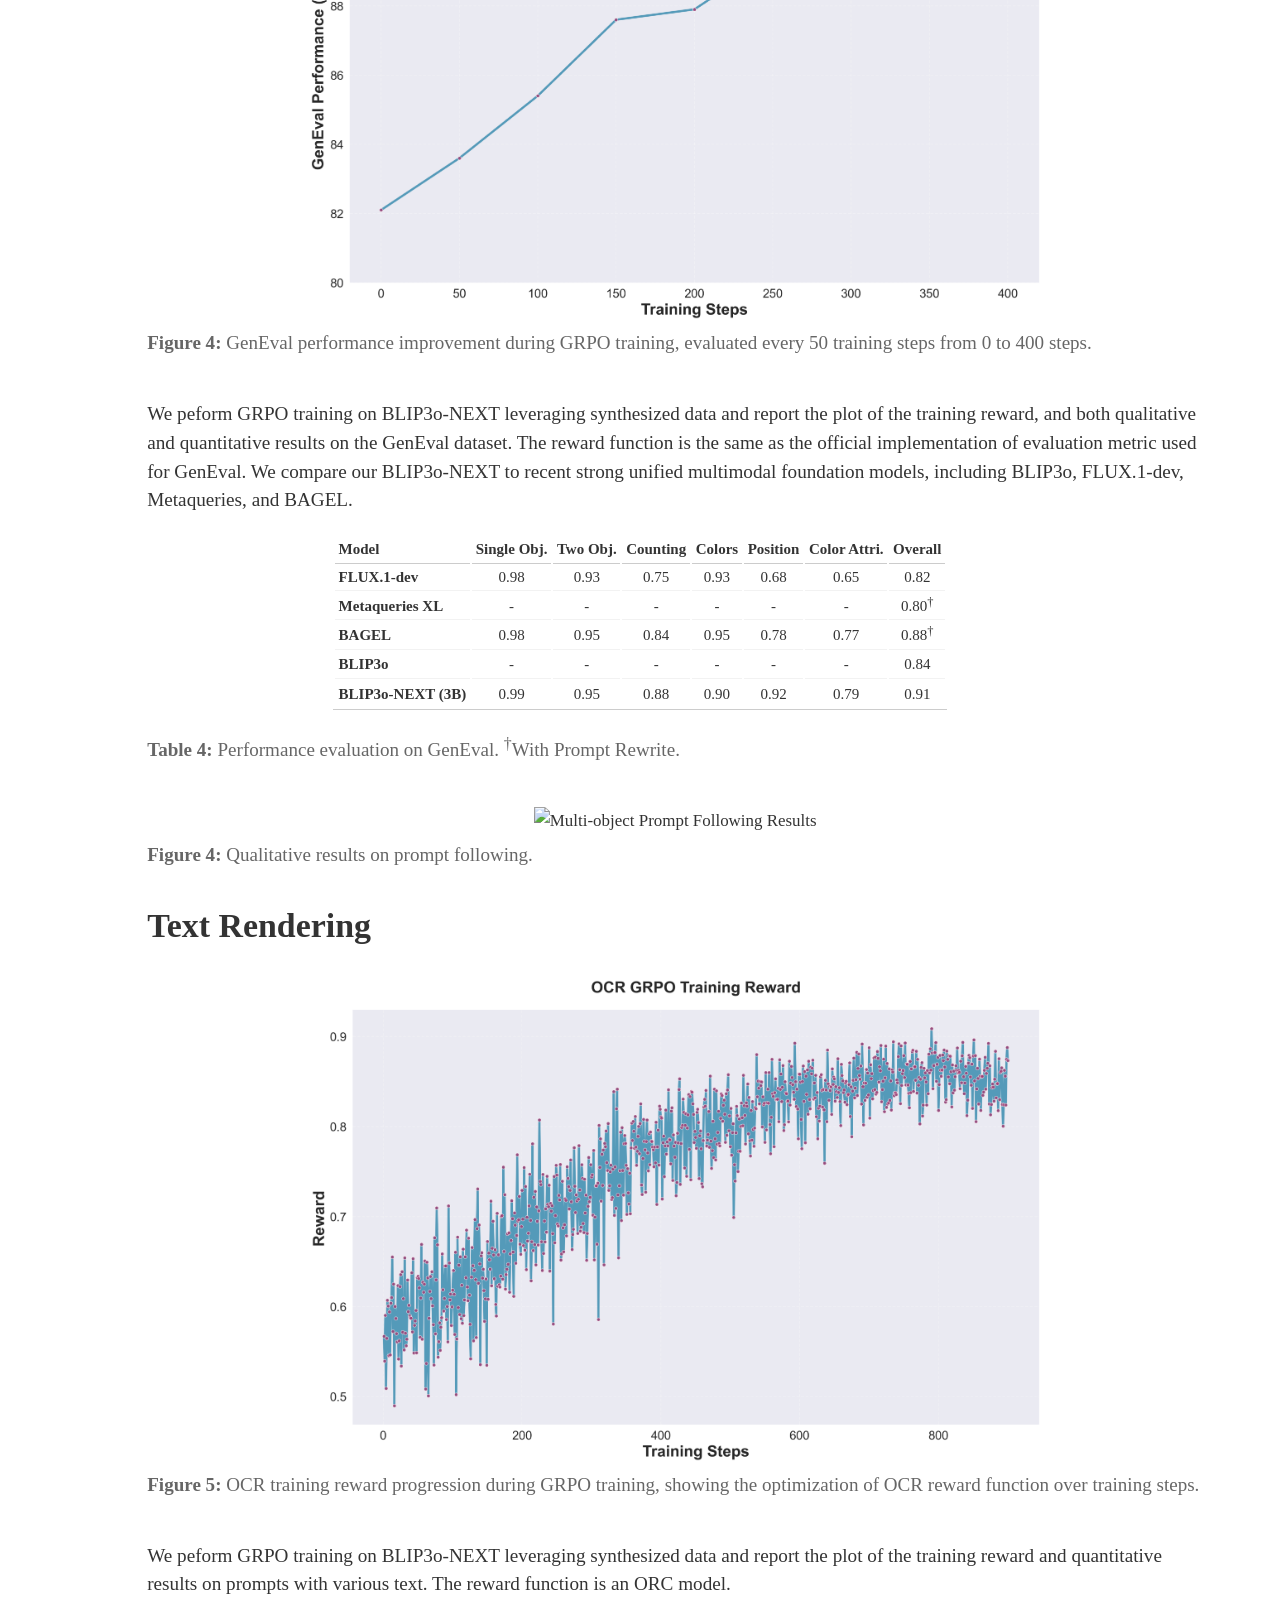
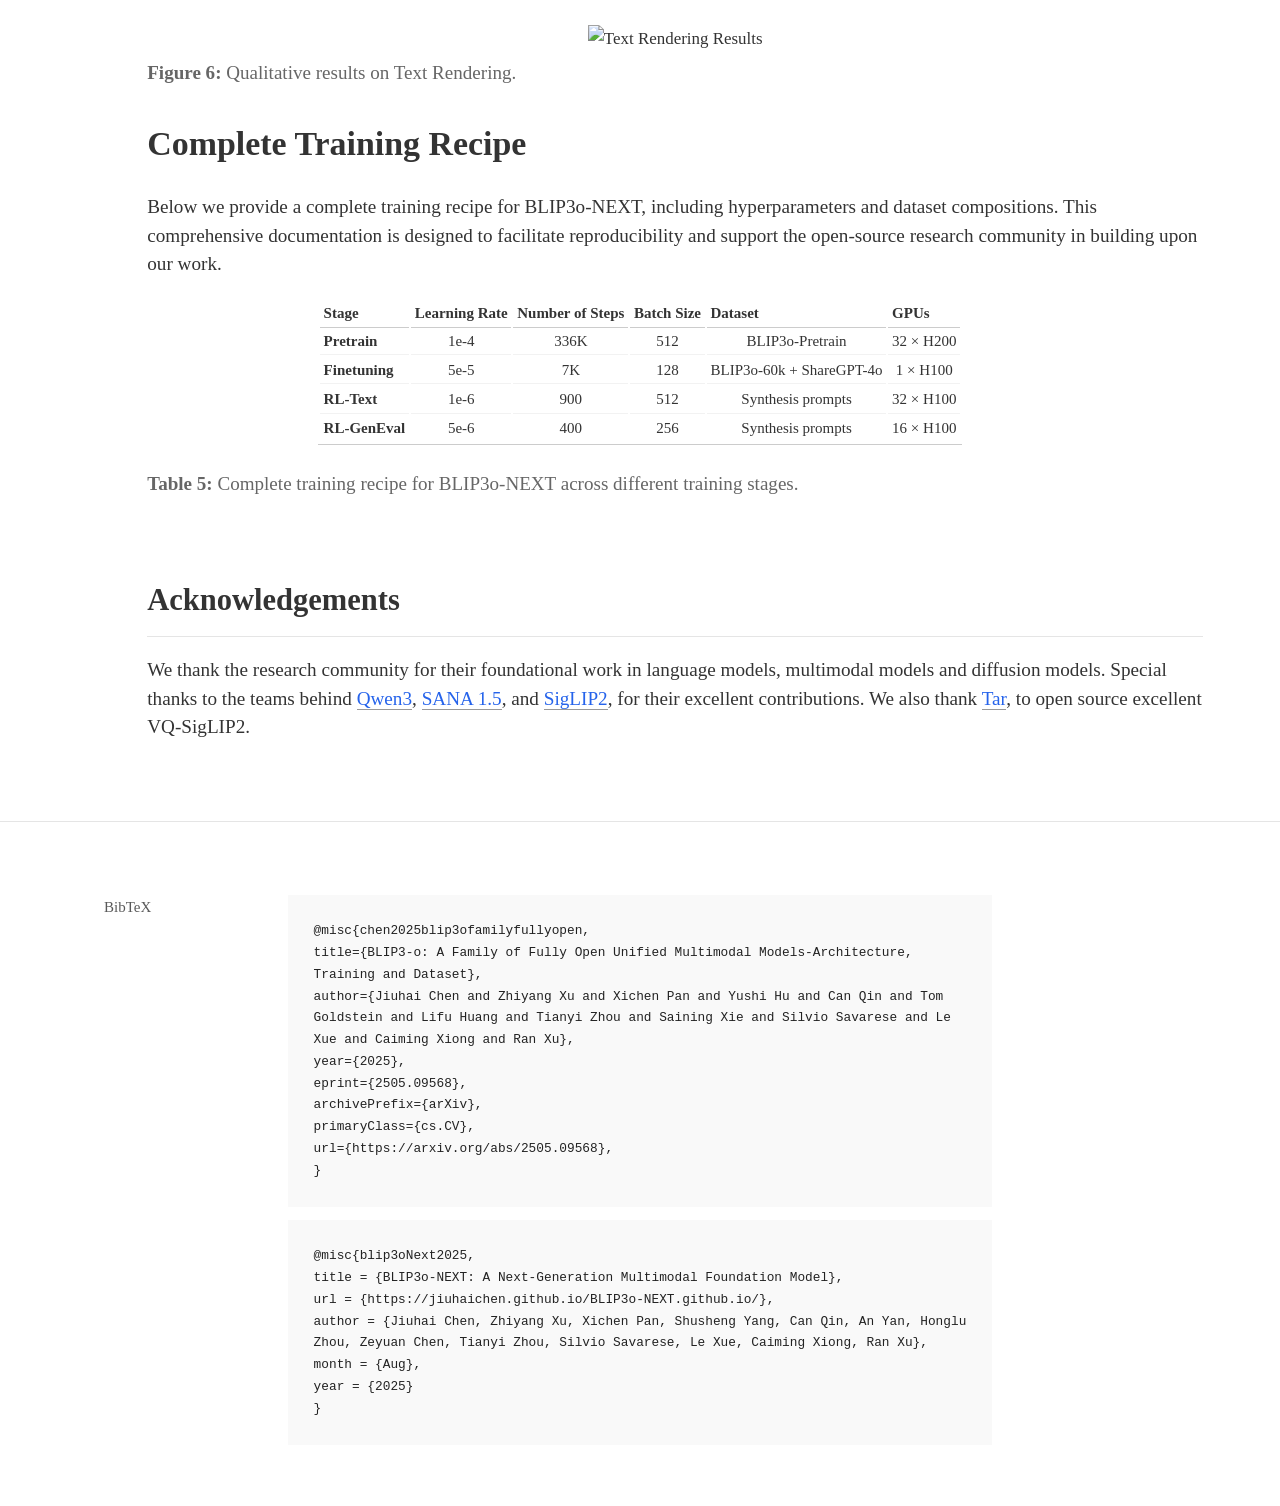
==== commit c17d3984: "Update index.html" ====
--- a/index.html
+++ b/index.html
@@ -146,12 +146,12 @@
                 <p>
                     <a href="" class="author-link" target="_blank">Tianyi Zhou<sup>4</sup></a> &emsp;
                     <a href="" class="author-link" target="_blank">Silvio Savarese<sup>1</sup></a> &emsp;
-                    <a href="" class="author-link" target="_blank">Le Xue<sup>1</sup></a> &emsp;
-                    <a href="" class="author-link" target="_blank">Caiming Xiong<sup>1</sup></a> &emsp;
+                    <a href="" class="author-link" target="_blank">Le Xue<sup>1#</sup></a> &emsp;
+                    <a href="" class="author-link" target="_blank">Caiming Xiong<sup>1#</sup></a> &emsp;
                     <p></p>
                 </p>
                 <p>
-                    <a href="" class="author-link" target="_blank">Ran Xu<sup>1</sup></a> &emsp;
+                    <a href="" class="author-link" target="_blank">Ran Xu<sup>1#</sup></a> &emsp;
                     <p></p>
                 </p>
                 <p style="text-align: center;">
@@ -161,7 +161,7 @@
                     <a href="https://cs.nyu.edu/home/index.html" class="affiliation-link" target="_blank"><sup>4</sup>University of Maryland</a>
                 </p>
                 <p style="text-align: center; margin-bottom: 0;">
-                    <span class="author-note"><sup>*</sup>Equal Contribution</span>
+                    <span class="author-note"><sup>*</sup>Equal Contribution <sup>#</sup>Corresponding Author</span>
                 </p>
             </div>
         </div>
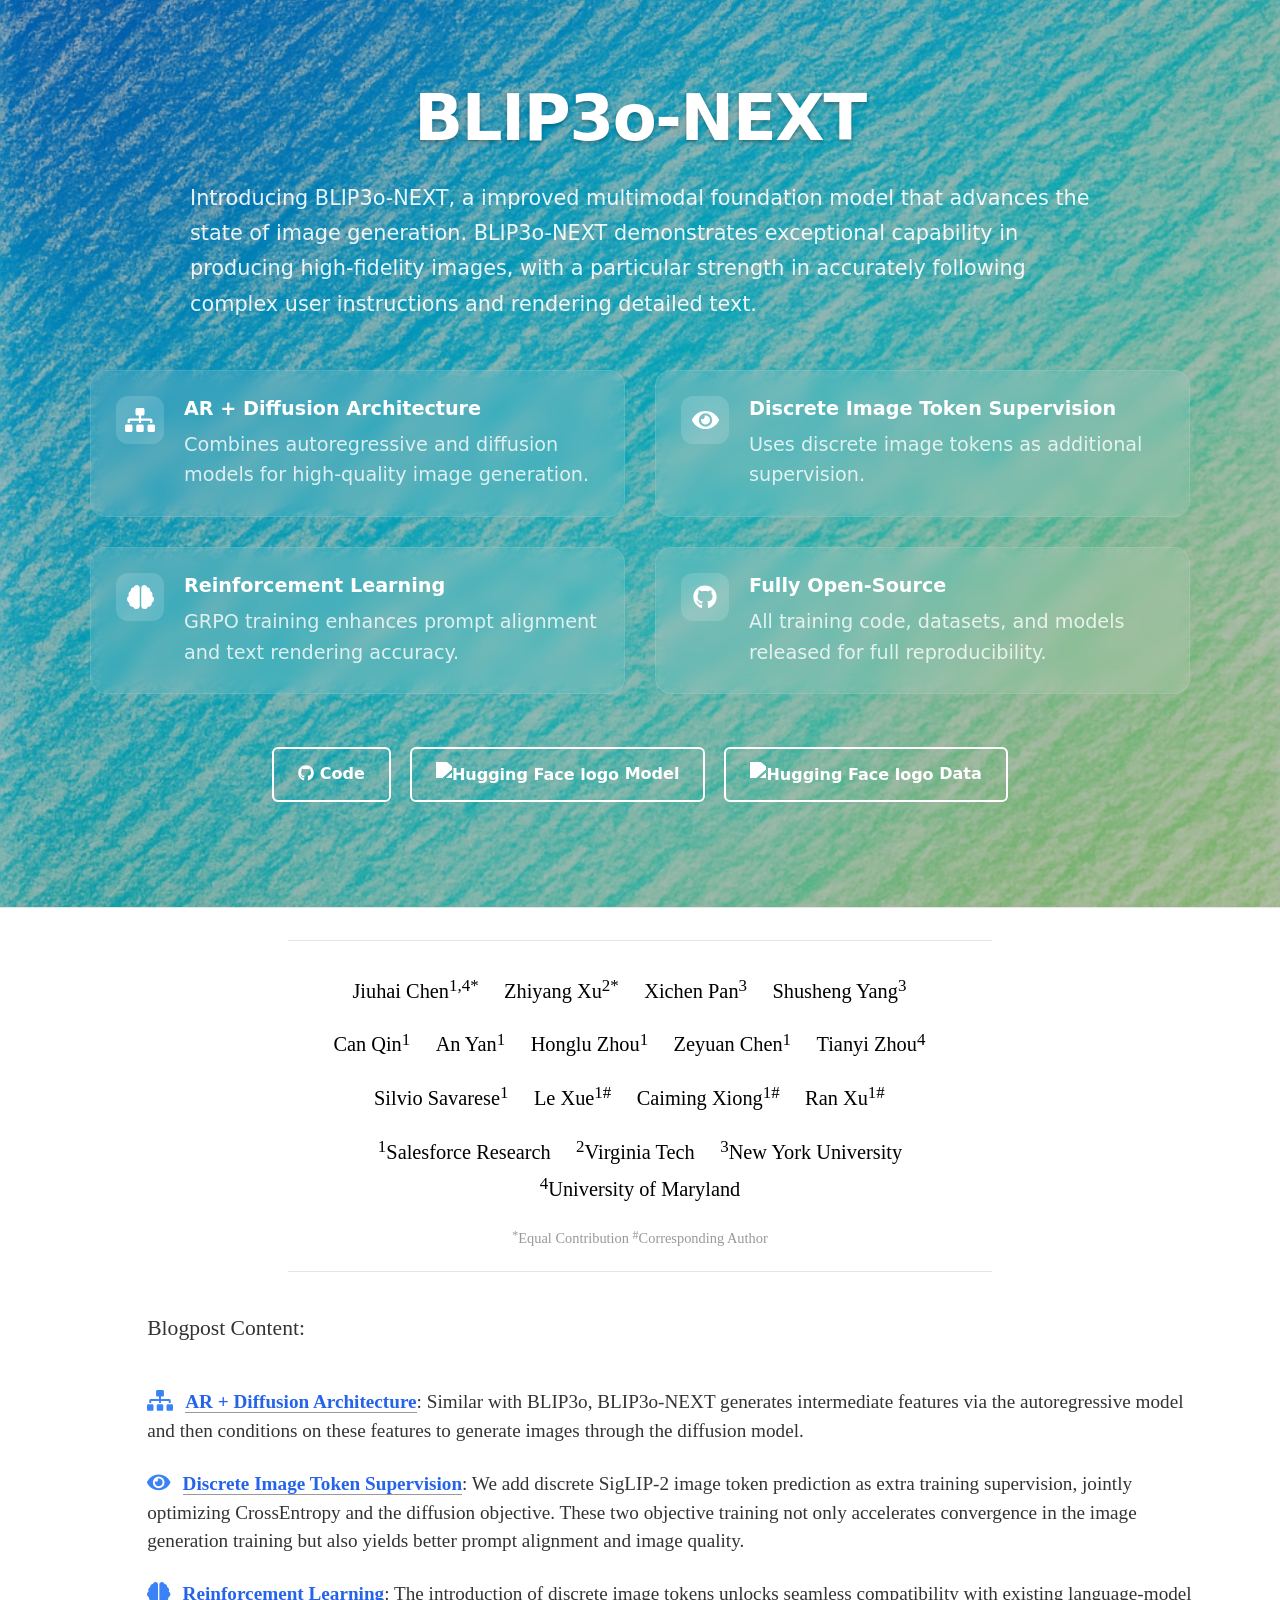
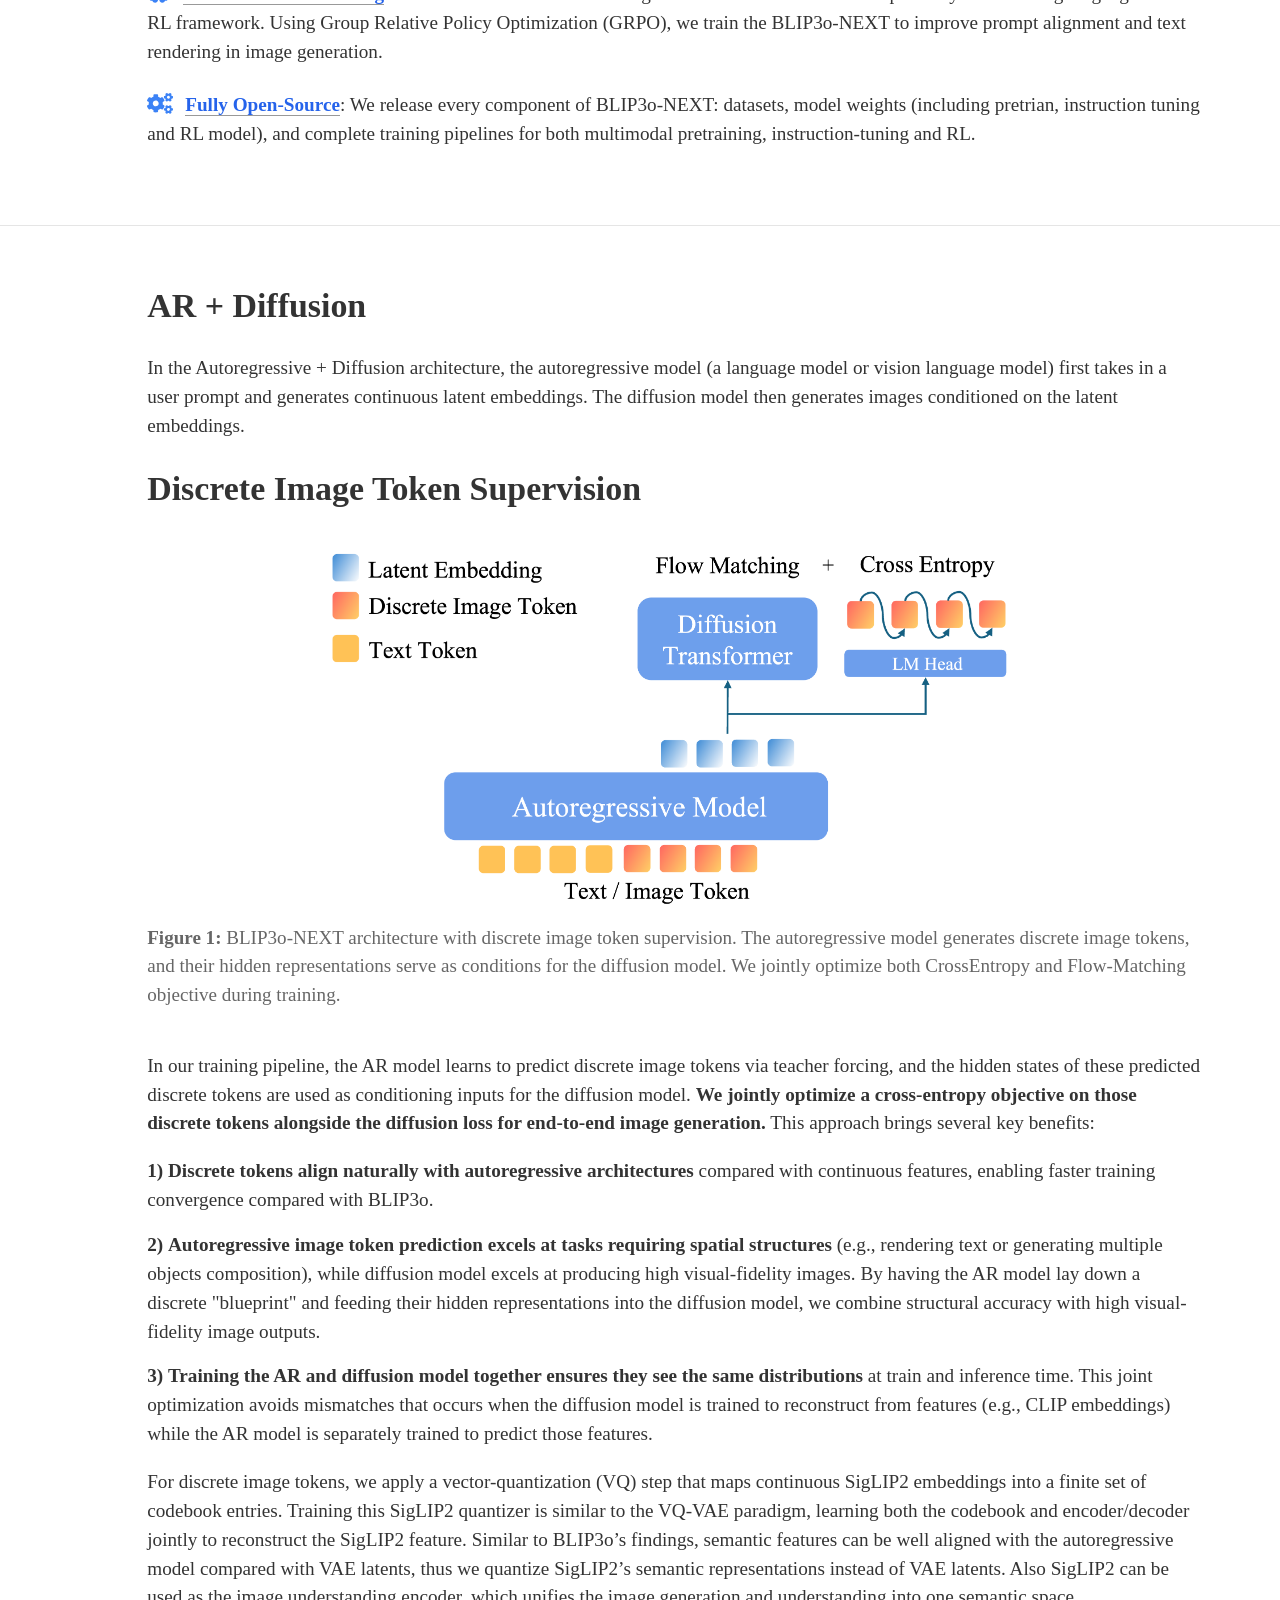
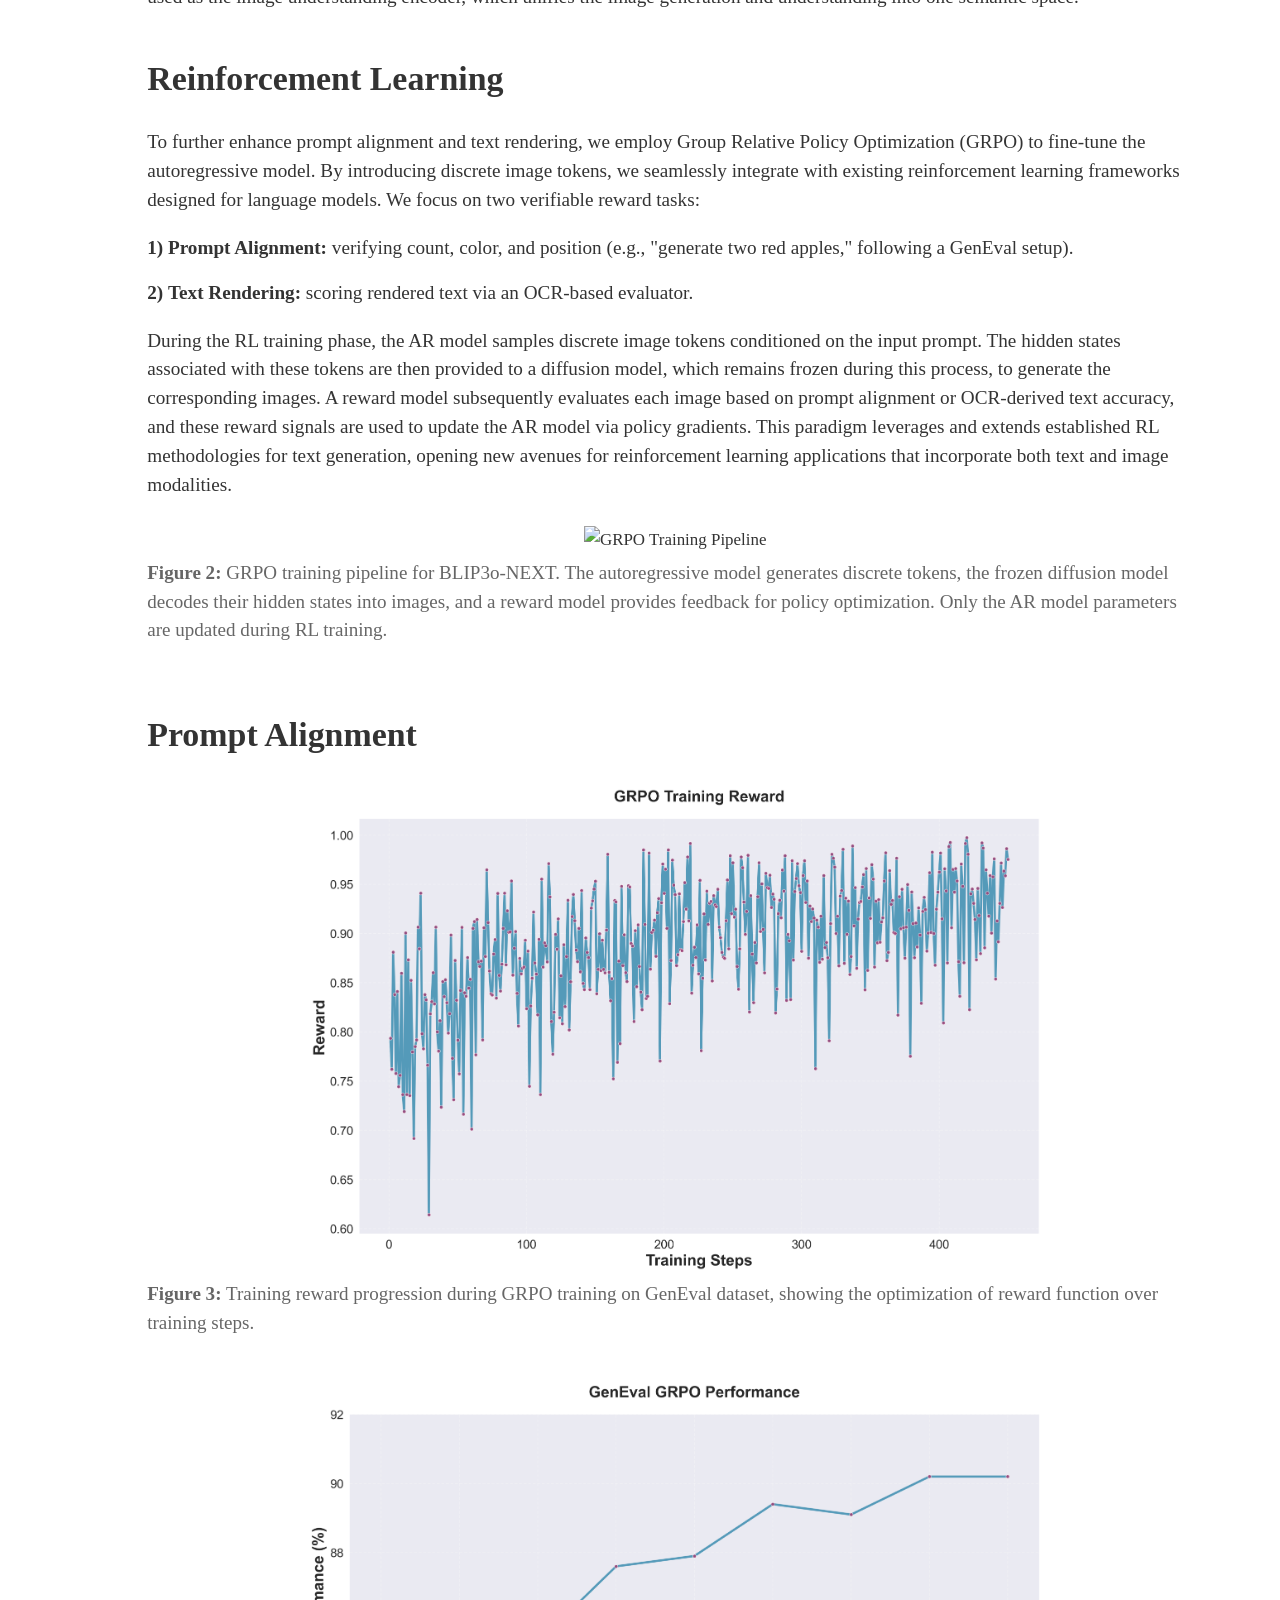
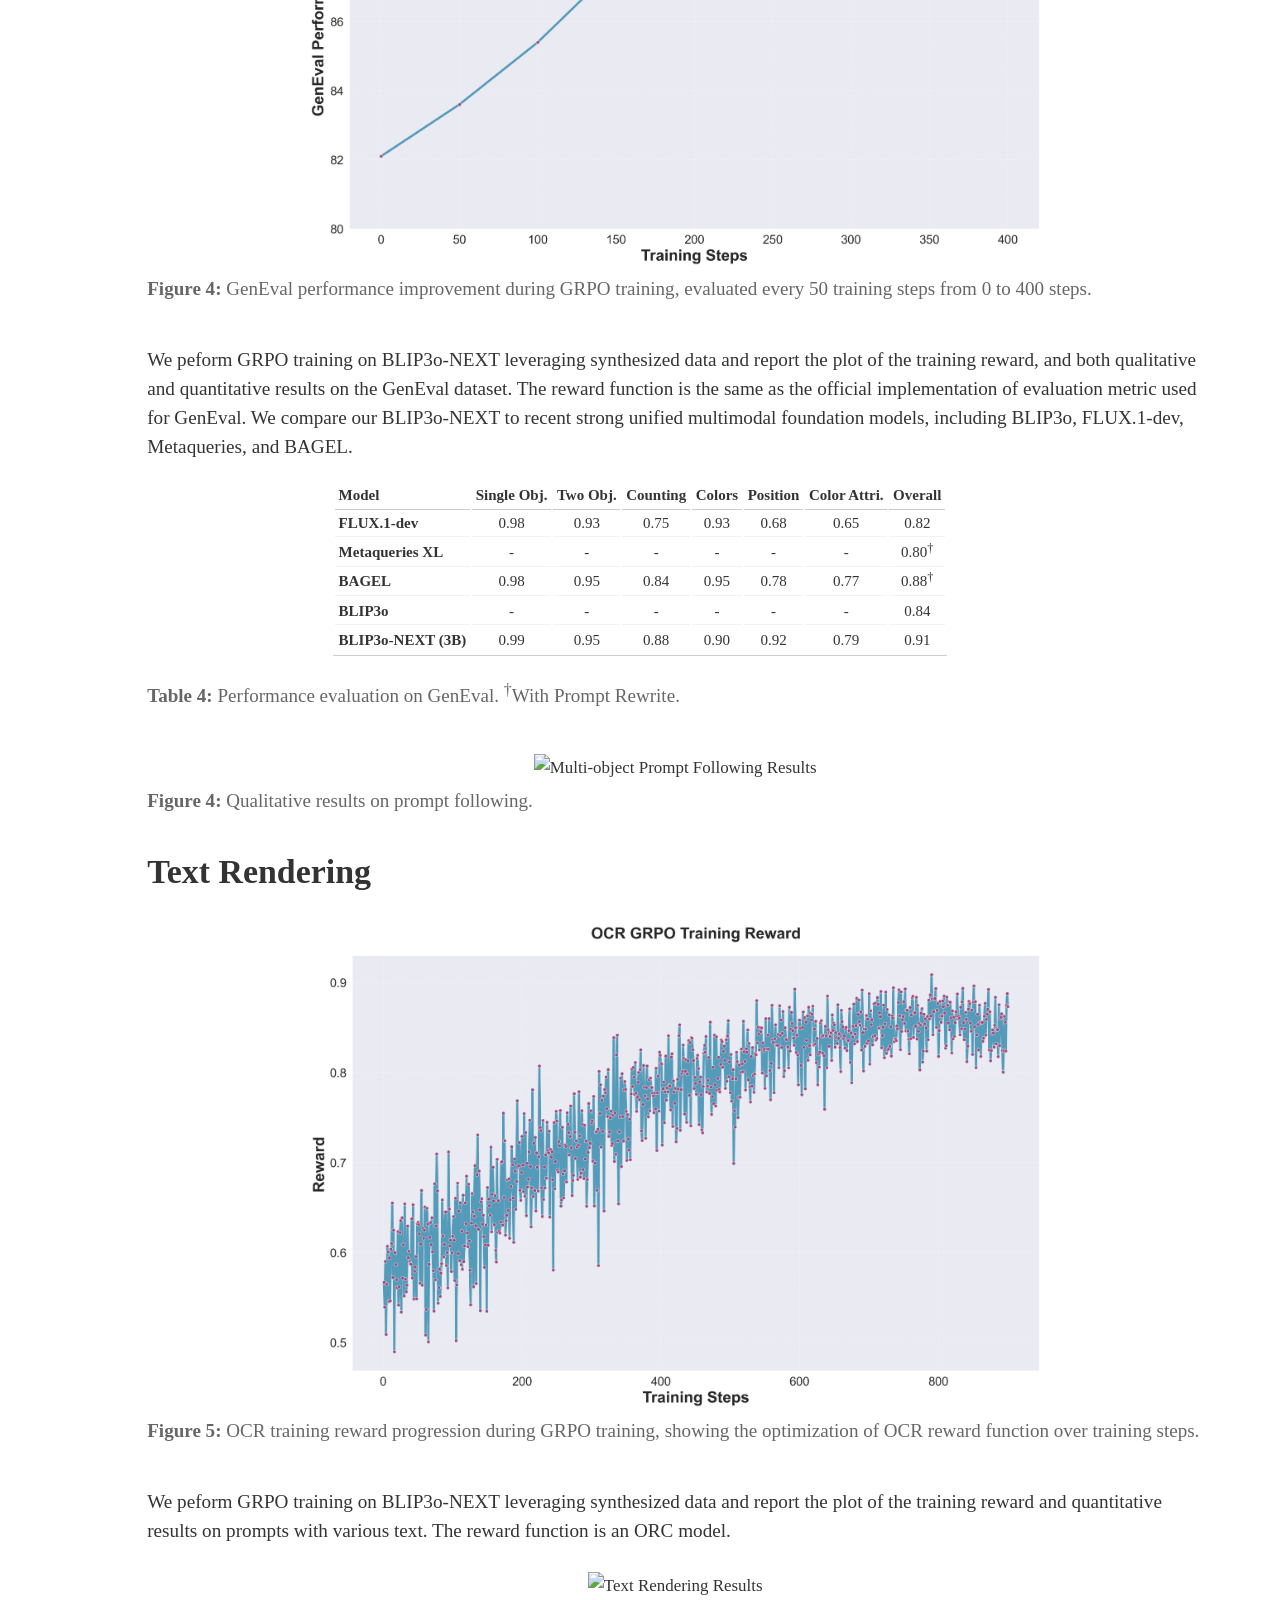
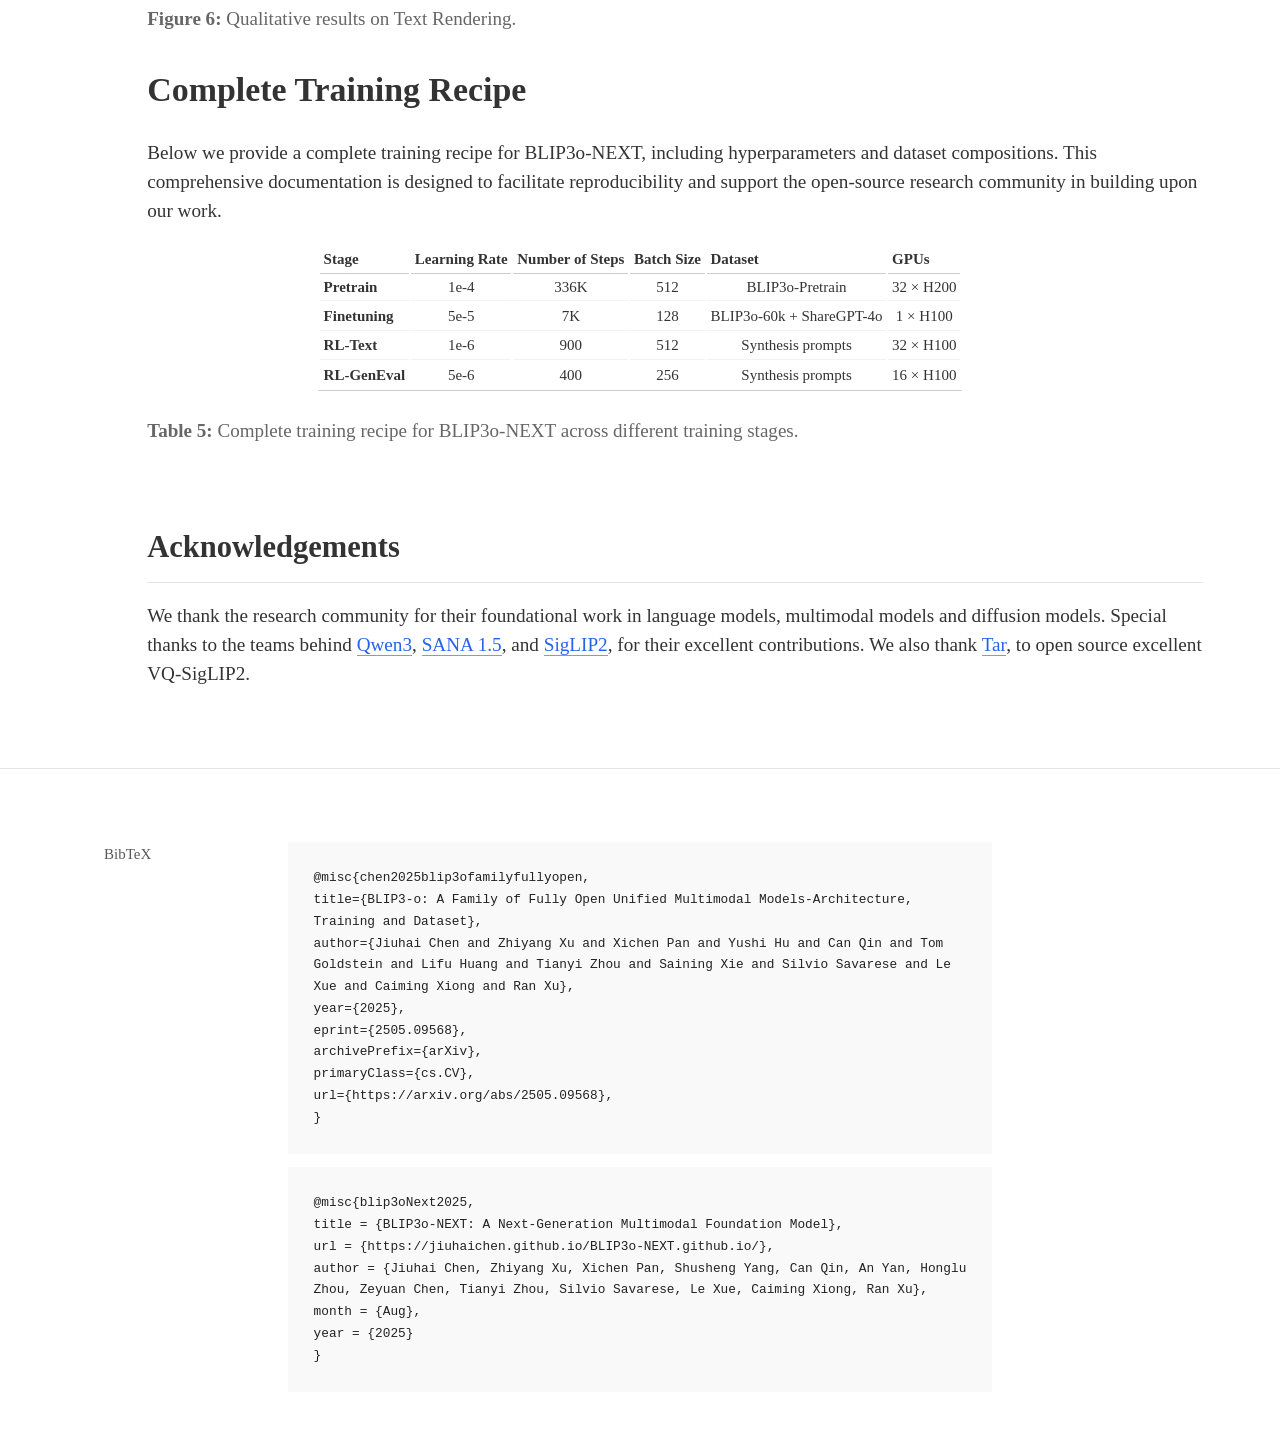
==== commit fd74e973: "Update index.html" ====
--- a/index.html
+++ b/index.html
@@ -141,16 +141,13 @@
                     <a href="" class="author-link" target="_blank">An Yan<sup>1</sup></a> &emsp;
                     <a href="" class="author-link" target="_blank">Honglu Zhou<sup>1</sup></a> &emsp;
                     <a href="" class="author-link" target="_blank">Zeyuan Chen<sup>1</sup></a> &emsp;
+                    <a href="" class="author-link" target="_blank">Tianyi Zhou<sup>4</sup></a> &emsp;
                     <p></p>
                 </p>
                 <p>
-                    <a href="" class="author-link" target="_blank">Tianyi Zhou<sup>4</sup></a> &emsp;
                     <a href="" class="author-link" target="_blank">Silvio Savarese<sup>1</sup></a> &emsp;
                     <a href="" class="author-link" target="_blank">Le Xue<sup>1#</sup></a> &emsp;
                     <a href="" class="author-link" target="_blank">Caiming Xiong<sup>1#</sup></a> &emsp;
-                    <p></p>
-                </p>
-                <p>
                     <a href="" class="author-link" target="_blank">Ran Xu<sup>1#</sup></a> &emsp;
                     <p></p>
                 </p>
